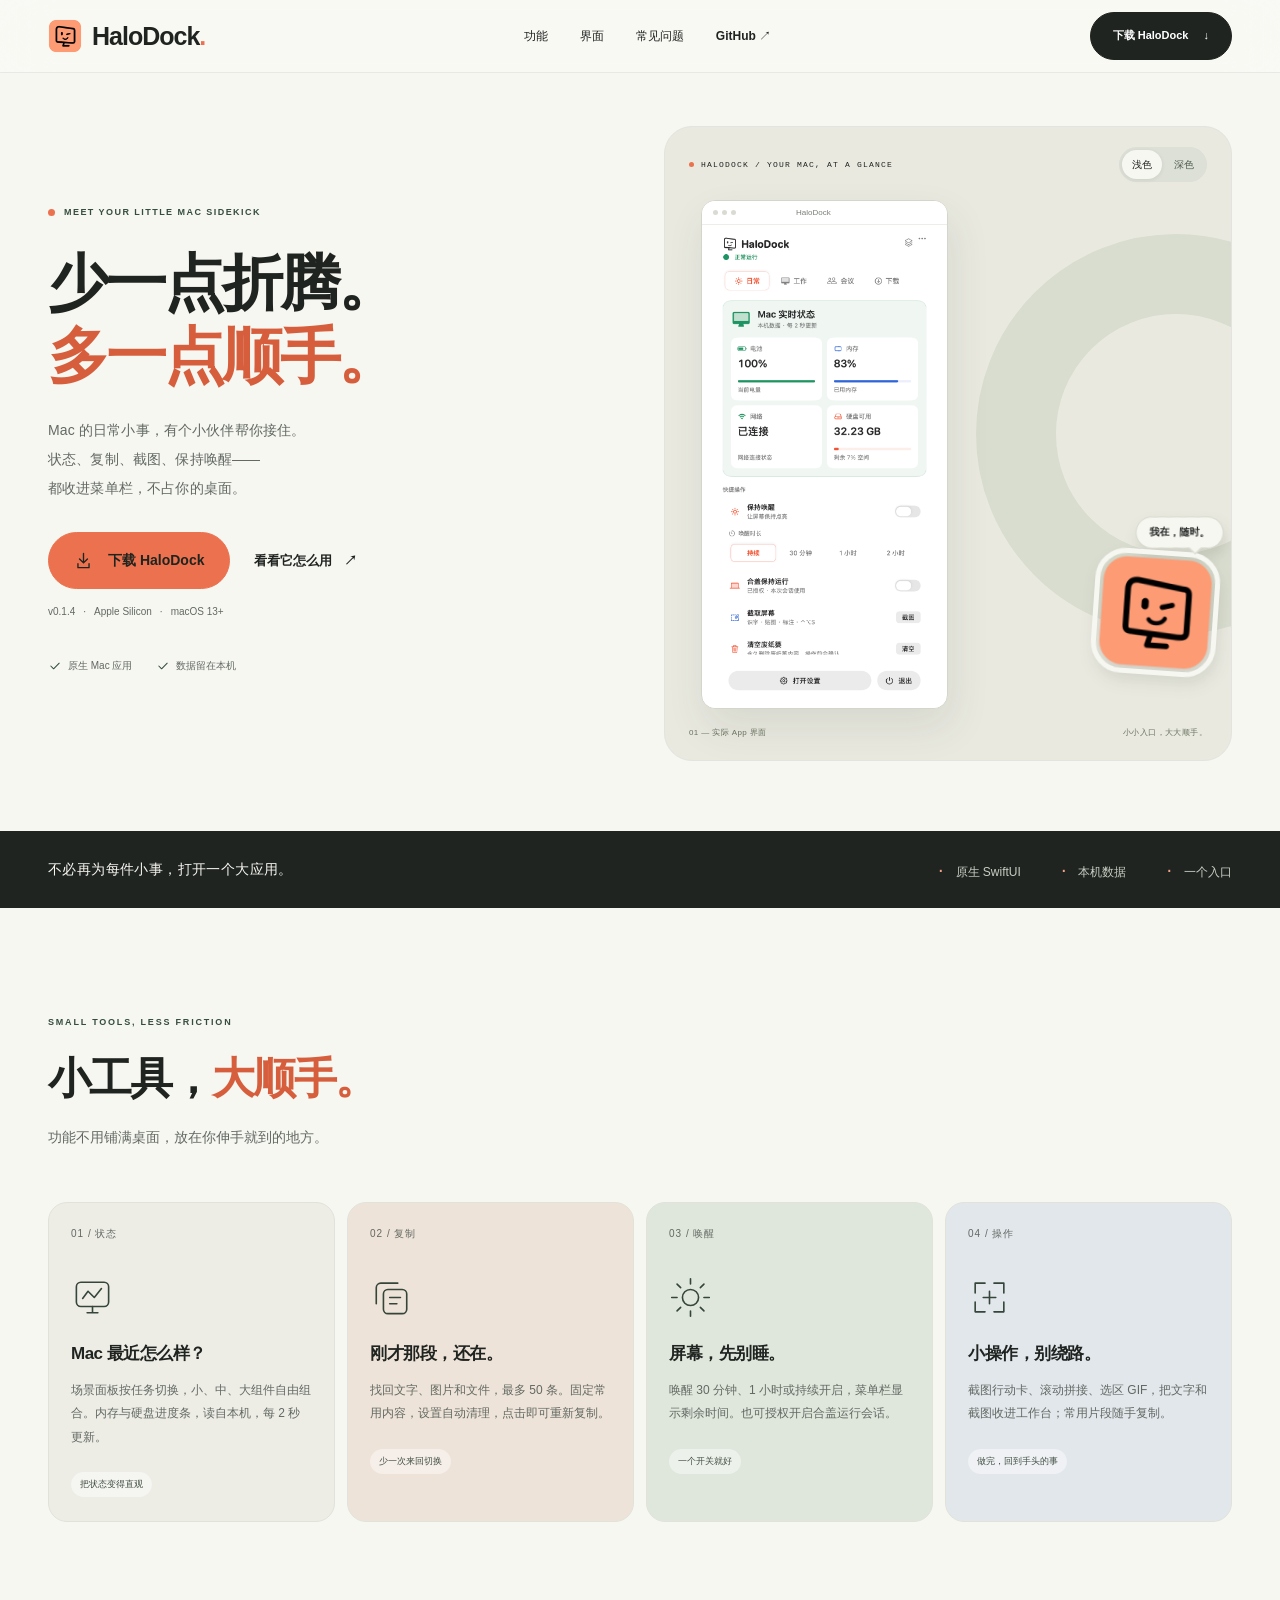
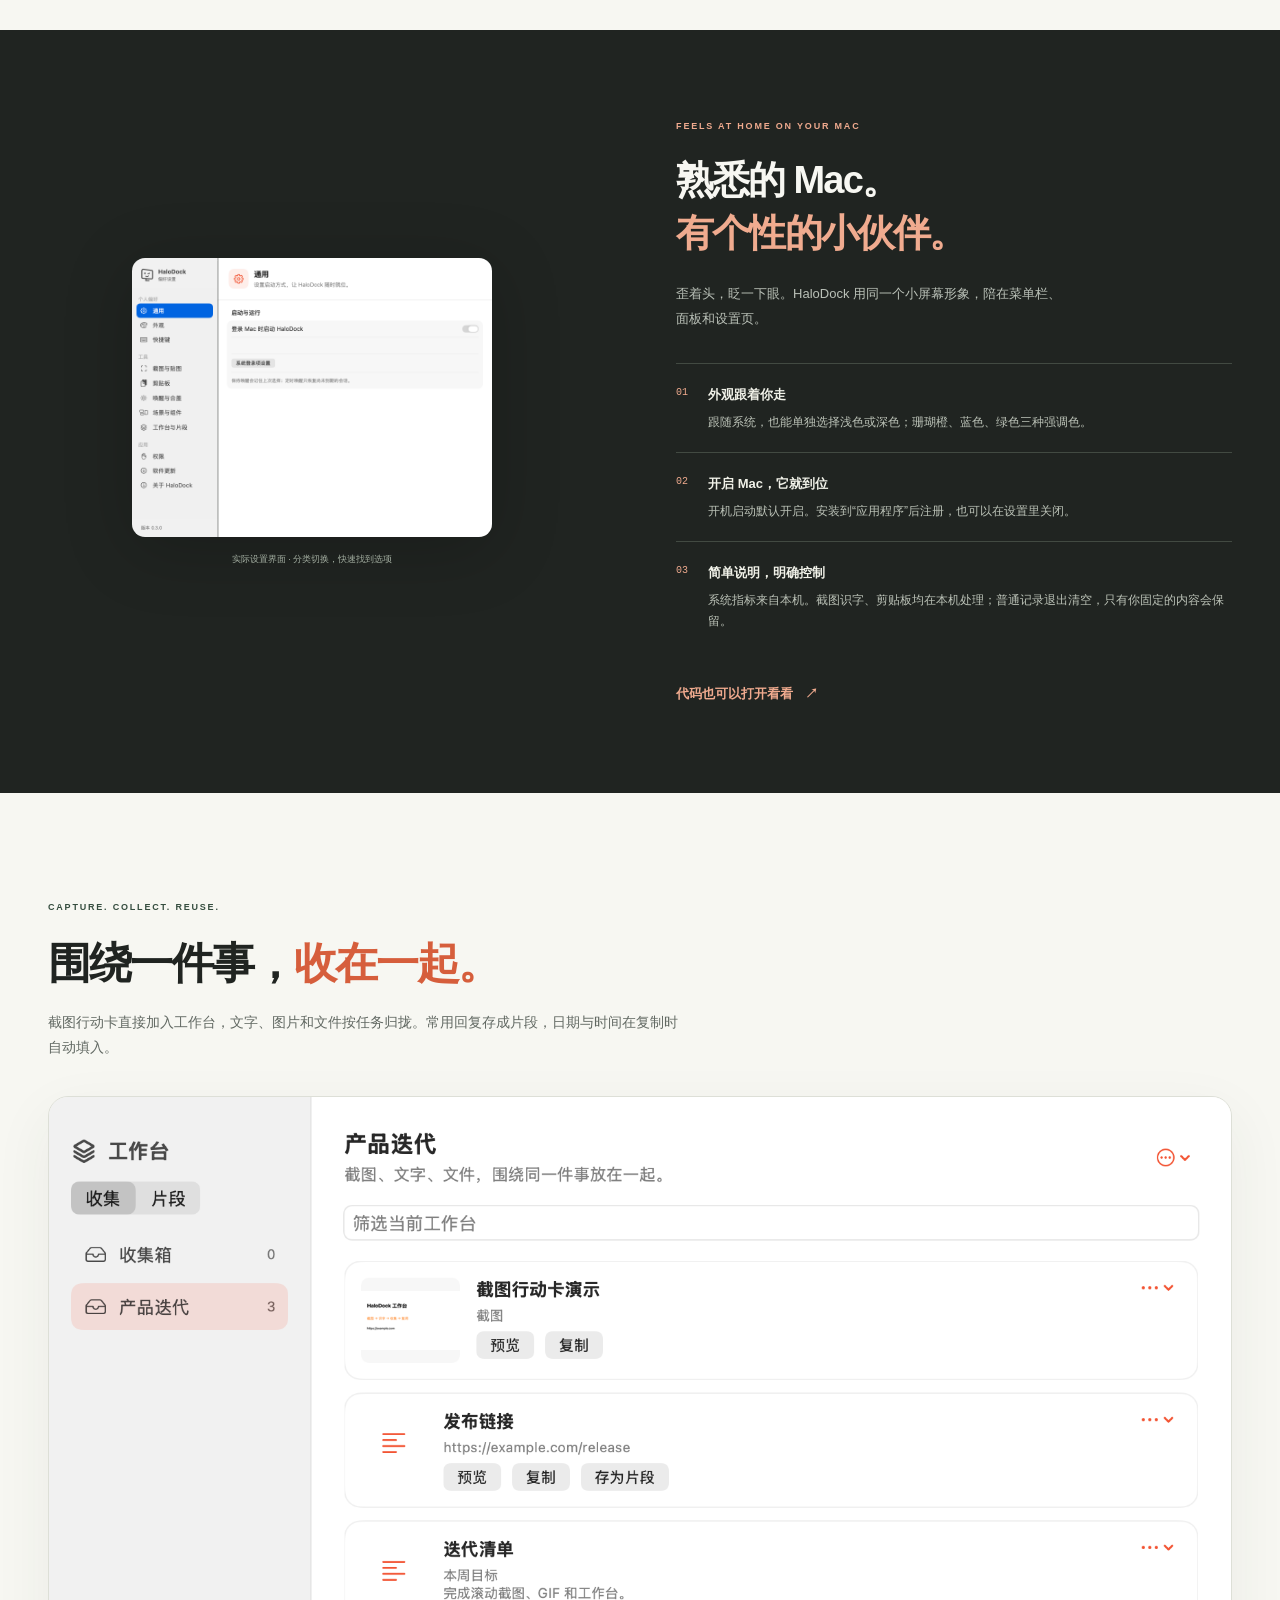
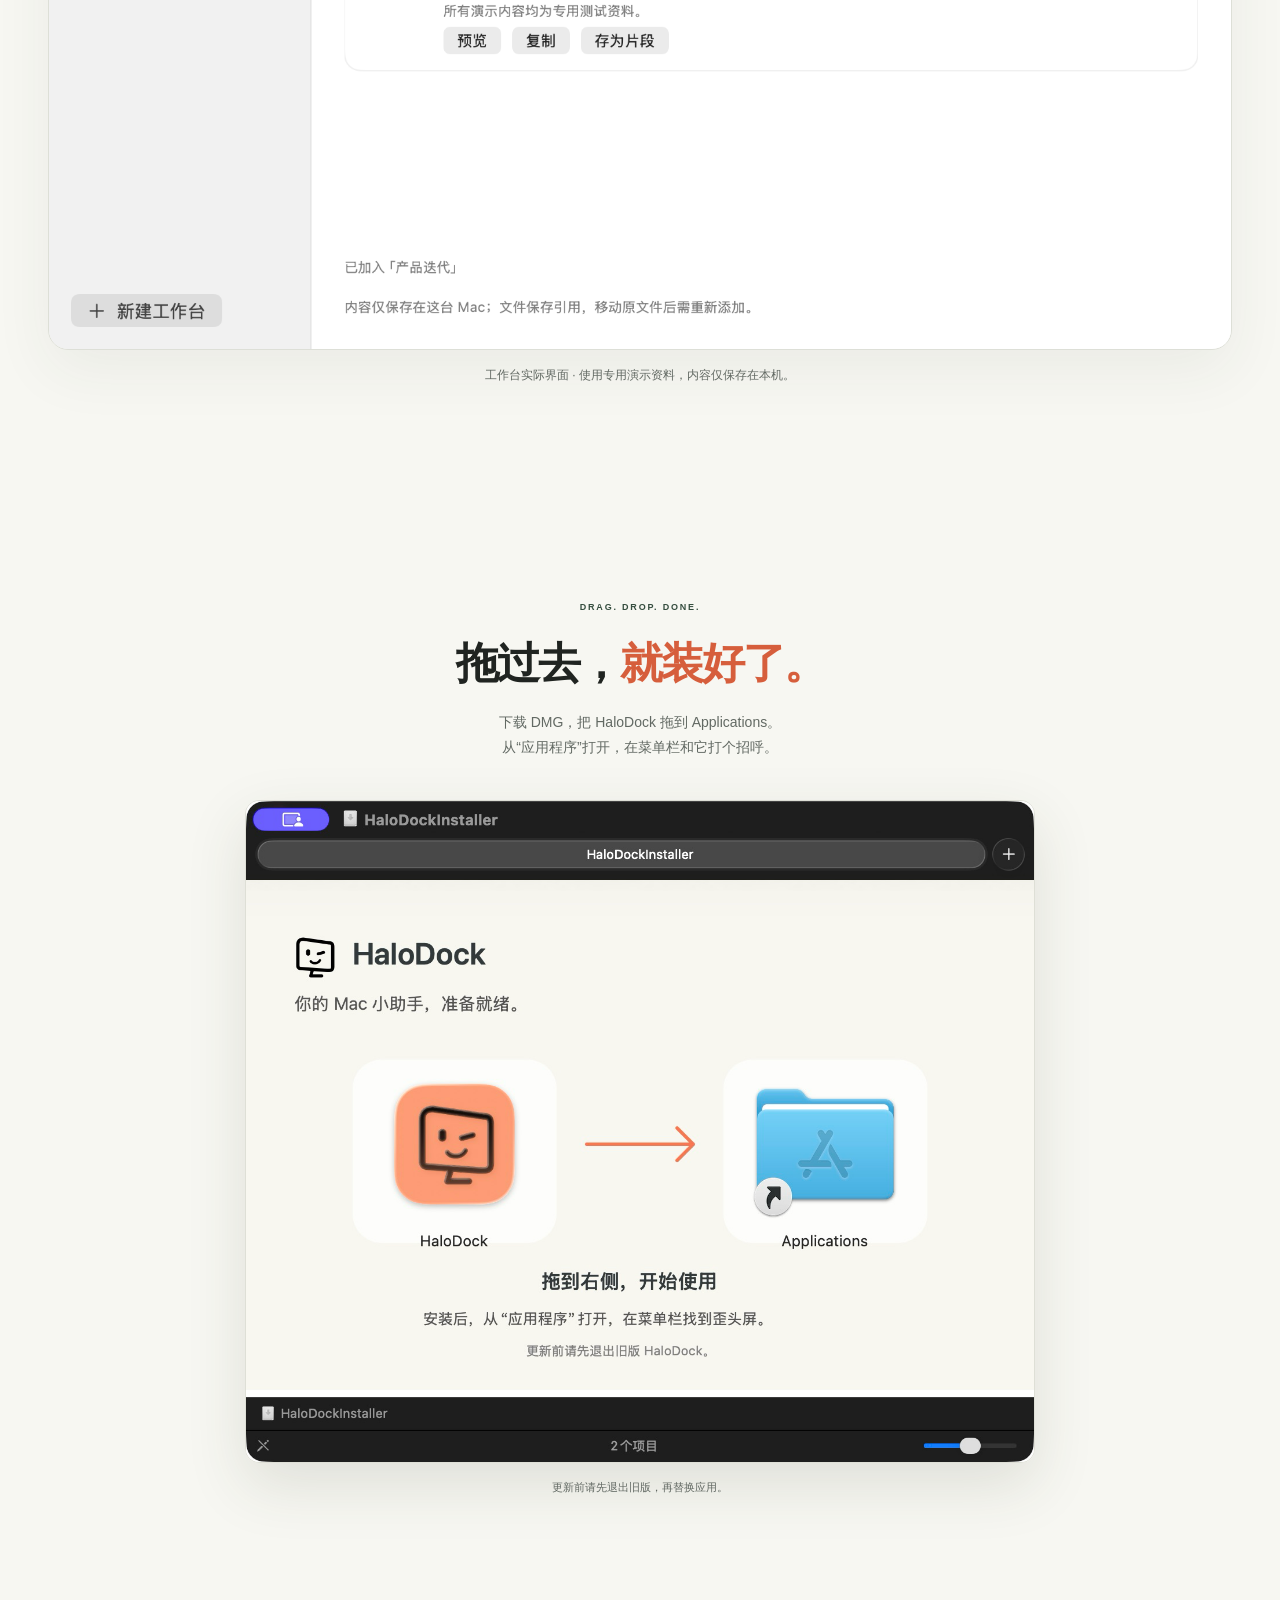
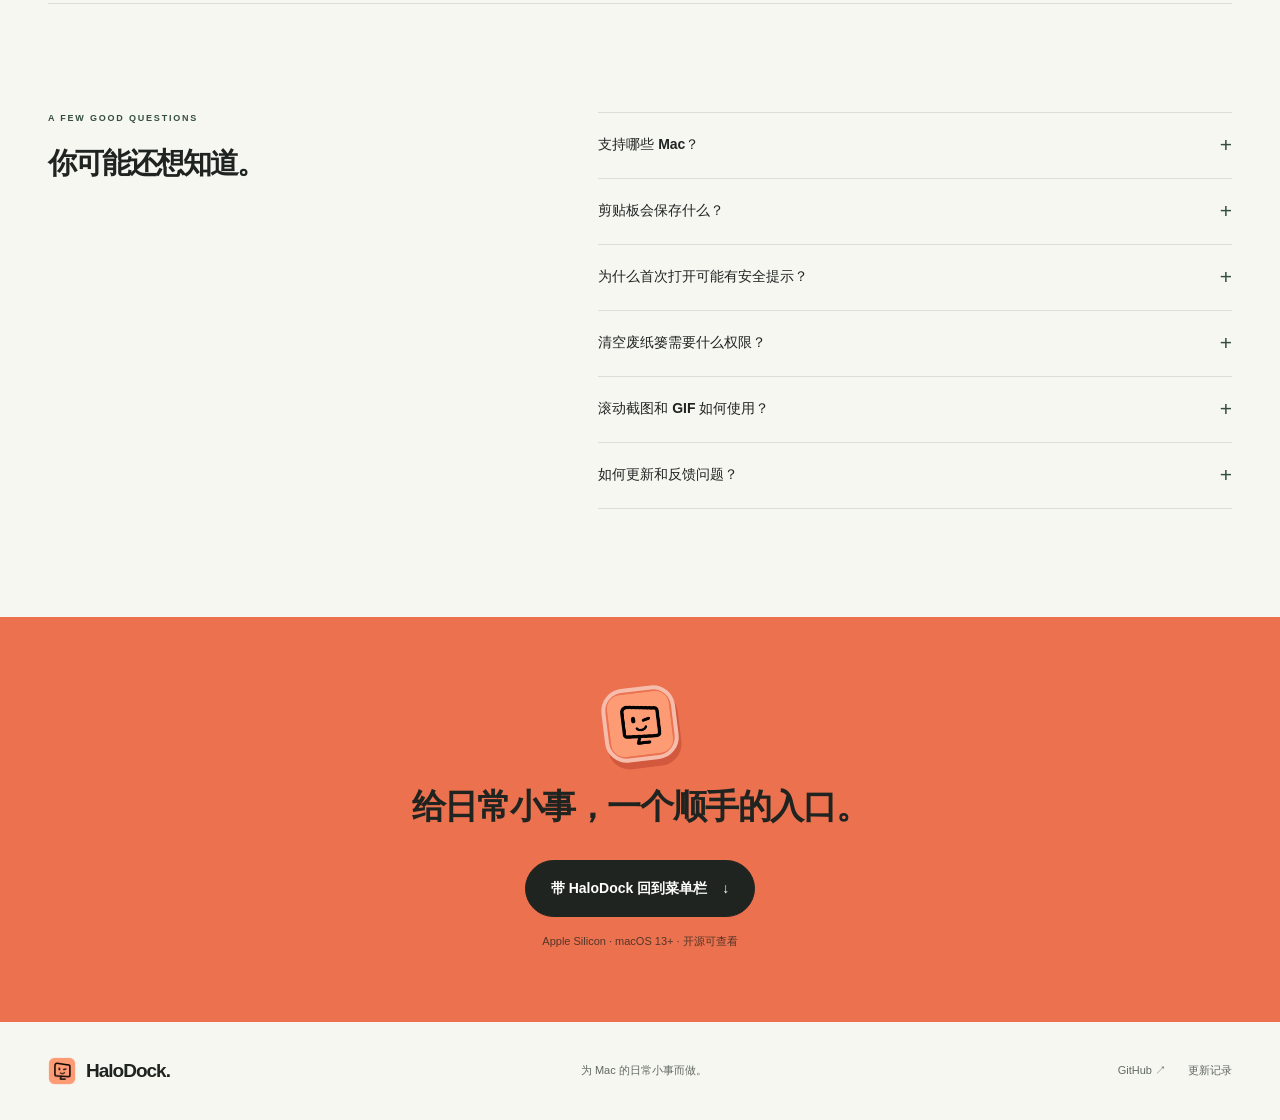
==== website/index.html @ c28119ee "Polish scene selector and align status widget cards" ====
<!doctype html>
<html lang="zh-CN">
<head>
  <meta charset="UTF-8">
  <meta name="viewport" content="width=device-width, initial-scale=1">
  <meta name="description" content="HaloDock，菜单栏里的轻量 Mac 工具箱。实时系统状态、剪贴板历史、保持唤醒和截图，常用小事一键完成。">
  <meta name="halodock-release" content="v0.1.4">
  <meta name="theme-color" content="#faf8f3">
  <meta property="og:title" content="HaloDock — 小事交给它。">
  <meta property="og:description" content="状态、复制、截图、保持唤醒。让 Mac 的日常小事顺手一点。">
  <meta property="og:image" content="https://huangzhuangjia.github.io/halodock/assets/logo.png">
  <link rel="icon" href="./assets/logo.png" type="image/png">
  <link rel="stylesheet" href="./style.css?v=0.3.0">
  <title>HaloDock — 小事交给它。</title>
</head>
<body>
<a class="skip" href="#main">跳转到主要内容</a>
<header class="nav-wrap">
  <nav class="nav shell" aria-label="主导航">
    <a href="#" class="wordmark" aria-label="HaloDock 首页"><img src="./assets/logo.png" width="34" height="34" alt=""><span>HaloDock<span class="wordmark-dot">.</span></span></a>
    <div class="nav-links"><a href="#features">功能</a><a href="#inside">界面</a><a href="#faq">常见问题</a><a class="github-link" href="https://github.com/huangzhuangjia/halodock" target="_blank" rel="noopener">GitHub <span aria-hidden="true">↗</span></a></div>
    <a class="button nav-download download-link" href="https://github.com/huangzhuangjia/halodock/releases/download/v0.1.4/HaloDock-0.1.4-macos-arm64.dmg">下载 HaloDock <span aria-hidden="true">↓</span></a>
  </nav>
</header>
<main id="main">
  <section class="hero-v2 shell">
    <div class="hero-v2-copy">
      <p class="eyebrow"><span class="status-dot"></span> MEET YOUR LITTLE MAC SIDEKICK</p>
      <h1>少一点折腾。<br><span>多一点顺手。</span></h1>
      <p class="hero-v2-description">Mac 的日常小事，有个小伙伴帮你接住。<br>状态、复制、截图、保持唤醒——<br>都收进菜单栏，不占你的桌面。</p>
      <div class="hero-actions"><a class="button primary download-link" href="https://github.com/huangzhuangjia/halodock/releases/download/v0.1.4/HaloDock-0.1.4-macos-arm64.dmg"><svg aria-hidden="true" viewBox="0 0 24 24"><path d="M12 3v12m-5-5 5 5 5-5M5 16v5h14v-5"/></svg>下载 HaloDock</a><a class="text-link" href="#inside">看看它怎么用 <span aria-hidden="true">↗</span></a></div>
      <p class="download-meta"><span id="release-version">v0.1.4</span><span>·</span>Apple Silicon<span>·</span>macOS 13+</p>
      <div class="hero-v2-proof"><span><svg viewBox="0 0 20 20" aria-hidden="true"><path d="m4 10 4 4 8-8"/></svg>原生 Mac 应用</span><span><svg viewBox="0 0 20 20" aria-hidden="true"><path d="m4 10 4 4 8-8"/></svg>数据留在本机</span></div>
    </div>
    <div class="product-stage">
      <div class="stage-heading"><span class="stage-led"></span>HALODOCK / YOUR MAC, AT A GLANCE<div class="stage-theme" role="group" aria-label="预览 App 外观"><button type="button" data-preview-theme="light" aria-pressed="true">浅色</button><button type="button" data-preview-theme="dark" aria-pressed="false">深色</button></div></div>
      <div class="stage-arches" aria-hidden="true"></div>
      <figure class="stage-app">
        <div class="stage-app-bar"><span></span><span></span><span></span><b>HaloDock</b></div>
        <img src="./assets/panel.png" width="780" height="1654" alt="HaloDock 实际界面：系统状态、唤醒倒计时、截图和剪贴板工具">
      </figure>
      <div class="mascot-sticker"><span class="mascot-speech">我在，随时。</span><img src="./assets/logo.png" width="130" height="130" alt="歪头屏，HaloDock 的小伙伴"></div>
      <div class="stage-caption"><span>01 — 实际 App 界面</span><span>小小入口，大大顺手。</span></div>
    </div>
  </section>

  <section class="principle-bar" aria-label="产品特点"><div class="shell"><p>不必再为每件小事，<br class="mobile-only">打开一个大应用。</p><div><span>原生 SwiftUI</span><span>本机数据</span><span>一个入口</span></div></div></section>

  <section class="section shell" id="features">
    <div class="section-head"><p class="eyebrow">SMALL TOOLS, LESS FRICTION</p><h2>小工具，<span class="serif">大顺手。</span></h2><p>功能不用铺满桌面，放在你伸手就到的地方。</p></div>
    <div class="feature-grid">
      <article class="feature"><span class="feature-number">01 / 状态</span><svg viewBox="0 0 48 48" aria-hidden="true"><rect x="6" y="7" width="36" height="27" rx="5"/><path d="M18 41h12m-6-7v7M13 25l6-8 7 7 8-10"/></svg><h3>Mac 最近怎么样？</h3><p>场景面板按任务切换，小、中、大组件自由组合。内存与硬盘进度条，读自本机，每 2 秒更新。</p><span class="feature-tag">把状态变得直观</span></article>
      <article class="feature"><span class="feature-number">02 / 复制</span><svg viewBox="0 0 48 48" aria-hidden="true"><rect x="15" y="15" width="26" height="27" rx="5"/><path d="M31 8H12a5 5 0 0 0-5 5v18m15-7h12m-12 7h8"/></svg><h3>刚才那段，还在。</h3><p>找回文字、图片和文件，最多 50 条。固定常用内容，设置自动清理，点击即可重新复制。</p><span class="feature-tag">少一次来回切换</span></article>
      <article class="feature"><span class="feature-number">03 / 唤醒</span><svg viewBox="0 0 48 48" aria-hidden="true"><circle cx="24" cy="24" r="9"/><path d="M24 3v6m0 30v6M3 24h6m30 0h6M9 9l4 4m22 22 4 4M9 39l4-4m22-22 4-4"/></svg><h3>屏幕，先别睡。</h3><p>唤醒 30 分钟、1 小时或持续开启，菜单栏显示剩余时间。也可授权开启合盖运行会话。</p><span class="feature-tag">一个开关就好</span></article>
      <article class="feature"><span class="feature-number">04 / 操作</span><svg viewBox="0 0 48 48" aria-hidden="true"><path d="M8 19V8h11m10 0h11v11M8 29v11h11m10 0h11V29M17 24h14m-7-7v14"/></svg><h3>小操作，别绕路。</h3><p>截图行动卡、滚动拼接、选区 GIF，把文字和截图收进工作台；常用片段随手复制。</p><span class="feature-tag">做完，回到手头的事</span></article>
    </div>
  </section>

  <section class="inside section" id="inside"><div class="shell inside-grid">
    <div class="settings-scene"><img src="./assets/settings.png" width="1600" height="1240" loading="lazy" alt="HaloDock 设置：左侧分类导航，右侧切换对应内容"><div class="scene-caption">实际设置界面 · 分类切换，快速找到选项</div></div>
    <div class="inside-copy"><p class="eyebrow">FEELS AT HOME ON YOUR MAC</p><h2>熟悉的 Mac。<br><span class="serif">有个性的小伙伴。</span></h2><p>歪着头，眨一下眼。HaloDock 用同一个小屏幕形象，陪在菜单栏、面板和设置页。</p><div class="detail-list"><div><span>01</span><p><strong>外观跟着你走</strong>跟随系统，也能单独选择浅色或深色；珊瑚橙、蓝色、绿色三种强调色。</p></div><div><span>02</span><p><strong>开启 Mac，它就到位</strong>开机启动默认开启。安装到“应用程序”后注册，也可以在设置里关闭。</p></div><div><span>03</span><p><strong>简单说明，明确控制</strong>系统指标来自本机。截图识字、剪贴板均在本机处理；普通记录退出清空，只有你固定的内容会保留。</p></div></div><a class="text-link" href="https://github.com/huangzhuangjia/halodock" target="_blank" rel="noopener">代码也可以打开看看 <span aria-hidden="true">↗</span></a></div>
  </div></section>

  <section class="section shell" id="workbench">
    <div class="section-head"><p class="eyebrow">CAPTURE. COLLECT. REUSE.</p><h2>围绕一件事，<span class="serif">收在一起。</span></h2><p>截图行动卡直接加入工作台，文字、图片和文件按任务归拢。常用回复存成片段，日期与时间在复制时自动填入。</p></div>
    <figure class="workbench-showcase"><img src="./assets/workbench.png" width="1720" height="1240" loading="lazy" alt="HaloDock 工作台，演示内容包含任务清单、链接和截图"><figcaption>工作台实际界面 · 使用专用演示资料，内容仅保存在本机。</figcaption></figure>
  </section>
  <section class="section shell install" id="install"><div class="section-head"><p class="eyebrow">DRAG. DROP. DONE.</p><h2>拖过去，<span class="serif">就装好了。</span></h2><p>下载 DMG，把 HaloDock 拖到 Applications。<br>从“应用程序”打开，在菜单栏和它打个招呼。</p></div><figure class="installer-frame"><img src="./assets/installer.png" width="1360" height="1140" loading="lazy" alt="HaloDock 暖白 DMG 安装页，拖动应用到 Applications 文件夹"><figcaption>更新前请先退出旧版，再替换应用。</figcaption></figure></section>

  <section class="section shell faq" id="faq"><div class="section-head"><p class="eyebrow">A FEW GOOD QUESTIONS</p><h2>你可能还想知道。</h2></div><div class="faq-list">
    <details><summary>支持哪些 Mac？<span aria-hidden="true">+</span></summary><p>当前发布的安装包适用于 Apple Silicon（M 系列芯片）Mac，需要 macOS 13 或更新版本。Intel 安装包暂未提供。</p></details>
    <details><summary>剪贴板会保存什么？<span aria-hidden="true">+</span></summary><p>只记录 App 运行期间新复制的文字、图片和文件，最多 50 条，不上传服务器。主动加入工作台的内容和保存的文本片段会独立保存在本机，跨重启保留，可手动删除。普通记录保存在内存，默认 1 小时自动清理，退出后清空；可在设置调整。主动固定的最多 10 条（总计 16 MB）保存在本机，取消固定或删除时移除。支持单张 8 MB 以内的图片和 100 KB 以内的文本；带保密、临时、自动生成标记的内容会跳过，未带标记的敏感文本仍可能被记录。</p></details>
    <details><summary>为什么首次打开可能有安全提示？<span aria-hidden="true">+</span></summary><p>当前版本为 ad-hoc 签名，尚未经过 Apple Developer ID 签名与公证。如果系统阻止打开，请查看“系统设置 → 隐私与安全性”的对应提示。源码和每版 SHA-256 校验文件均在 GitHub 提供。</p></details>
    <details><summary>清空废纸篓需要什么权限？<span aria-hidden="true">+</span></summary><p>需要允许 HaloDock 通过“自动化”控制 Finder。首次确认清空时系统会请求授权；若已拒绝，App 提供“前往设置”入口。清空属于永久删除，操作前会再次确认。</p></details>
    <details><summary>滚动截图和 GIF 如何使用？<span aria-hidden="true">+</span></summary><p>选区后在底部工具栏点击对应操作。滚动截图需手动滚动、添加下一屏，自动匹配重叠，最多 20 屏；动态内容可能无法匹配。GIF 有 3 秒倒计时，最长 15 秒，不录制声音。完成后可保存或加入工作台。</p></details>
    <details><summary>如何更新和反馈问题？<span aria-hidden="true">+</span></summary><p>从 GitHub Releases 下载新版 DMG，退出旧版后替换安装。App 内“设置 → 软件更新”提供更新入口（v0.1.4 起）；v0.1.6 起支持 App 内显示进度并自动替换，完成后短暂重启。旧版首次升级到 v0.1.6 仍需手动安装。遇到问题请前往 <a href="https://github.com/huangzhuangjia/halodock/issues" target="_blank" rel="noopener">GitHub Issues</a>，附上 macOS、App 版本和复现步骤，截图前隐藏私人内容。</p></details>
  </div></section>

  <section class="download-section"><div class="shell download-inner"><img src="./assets/logo.png" width="88" height="88" loading="lazy" alt="歪头屏小伙伴"><h2>给日常小事，<br class="mobile-only">一个顺手的入口。</h2><a class="button primary download-link" href="https://github.com/huangzhuangjia/halodock/releases/download/v0.1.4/HaloDock-0.1.4-macos-arm64.dmg">带 HaloDock 回到菜单栏 <span aria-hidden="true">↓</span></a><p>Apple Silicon · macOS 13+ · 开源可查看</p></div></section>
</main>
<footer class="footer shell"><a class="wordmark" href="#"><img src="./assets/logo.png" width="28" height="28" alt=""><span>HaloDock.</span></a><p>为 Mac 的日常小事而做。</p><div><a href="https://github.com/huangzhuangjia/halodock" target="_blank" rel="noopener">GitHub ↗</a><a href="https://github.com/huangzhuangjia/halodock/releases/latest">更新记录</a></div></footer>
<script src="./app.js?v=0.1.4-2" defer></script>
</body>
</html>
---- website/style.css ----
:root{--paper:#faf8f3;--ink:#242a28;--muted:#68716b;--line:#dedfd6;--orange:#ed6b4b;--peach:#f5c7aa;--sage:#e8ece2;--green:#57715f;--radius:22px;color-scheme:light}*{box-sizing:border-box}html{scroll-behavior:smooth;scroll-padding-top:95px}body{margin:0;background:var(--paper);color:var(--ink);font-family:-apple-system,BlinkMacSystemFont,"PingFang SC","Microsoft YaHei",sans-serif;-webkit-font-smoothing:antialiased}a{color:inherit;text-decoration:none}button,a,summary{-webkit-tap-highlight-color:transparent}a:focus-visible,button:focus-visible,summary:focus-visible{outline:3px solid var(--green);outline-offset:5px}img{max-width:100%;height:auto;display:block}p,h1,h2,h3,figure{margin:0}p{line-height:1.8}.shell{width:min(1192px,calc(100% - 96px));margin-inline:auto}.skip{position:fixed;top:-90px;left:20px;padding:12px;background:var(--ink);color:white;z-index:100}.skip:focus{top:10px}.nav-wrap{background:rgba(250,248,243,.94);border-bottom:1px solid rgba(222,223,214,.65);position:sticky;top:0;z-index:10;backdrop-filter:blur(14px)}.nav{height:87px;display:flex;align-items:center;justify-content:space-between;gap:24px}.wordmark{display:flex;gap:10px;align-items:center;font-size:24px;font-weight:750;letter-spacing:-.7px}.wordmark img{border-radius:9px}.wordmark-dot{color:var(--orange)}.nav-links{display:flex;gap:30px;align-items:center;font-size:13px;font-weight:550}.nav-links a:hover,.text-link:hover,.footer a:hover{color:var(--orange)}.button{display:inline-flex;align-items:center;justify-content:center;gap:15px;min-height:44px;padding:12px 22px;border:1px solid var(--ink);border-radius:9px;font-size:14px;font-weight:650;line-height:1.4;transition:transform .18s,background .18s,box-shadow .18s}.button:hover{transform:translateY(-2px);box-shadow:0 4px 0 rgba(36,42,40,.13)}.nav-download{font-size:12px;padding:10px 16px}.primary{background:var(--ink);color:#fff;border-color:var(--ink);min-height:56px;padding:17px 25px}.primary:hover{background:#3b4640}.primary svg{width:19px;height:19px;fill:none;stroke:currentColor;stroke-width:1.7;stroke-linecap:round;stroke-linejoin:round}.hero{min-height:850px;display:grid;grid-template-columns:1.05fr 1fr;gap:60px;align-items:center;padding-top:48px;padding-bottom:64px}.hero-copy{padding-top:10px;position:relative;z-index:1}.eyebrow{font-size:11px;letter-spacing:1.8px;font-weight:650;line-height:1.5;color:var(--green);display:flex;align-items:center;gap:9px}.status-dot{width:7px;height:7px;display:inline-block;background:var(--orange);border-radius:50%}h1{font-size:clamp(43px,4.5vw,65px);font-weight:720;letter-spacing:-2.9px;line-height:1.23;margin:27px 0}.serif{font-family:"Songti SC","STSong","Noto Serif SC",serif;font-weight:600}h1 .serif{color:var(--green);font-size:.94em;letter-spacing:-2px}.hero-description{font-size:16px;color:var(--muted);line-height:2.05;letter-spacing:.2px}.hero-actions{display:flex;align-items:center;gap:26px;margin-top:32px}.text-link{font-size:13px;font-weight:600;display:inline-flex;gap:12px;align-items:center}.download-meta{font-size:11px;display:flex;flex-wrap:wrap;gap:9px;color:var(--muted);margin-top:16px}.hero-note{display:flex;align-items:center;gap:13px;margin-top:51px}.hero-note>span{font-size:30px;width:44px;height:44px;border:1px solid var(--line);border-radius:12px;text-align:center;color:var(--green);line-height:42px}.hero-note p{font-size:11px;color:var(--muted);line-height:1.8}.hero-note strong{font-weight:550;color:var(--ink)}.hero-product{position:relative;padding:35px 0 35px;min-width:0}.hero-oval{position:absolute;inset:55px -25px 90px -35px;background:var(--peach);border-radius:47% 47% 44% 50%;transform:rotate(-10deg);opacity:.7}.app-window{position:relative;width:min(330px,90%);margin:auto;background:white;border:1px solid #dedfd6;border-radius:18px;box-shadow:0 28px 64px #55331c1a,0 4px 8px #55331c0a;overflow:hidden;transform:rotate(2deg)}.panel-image{width:100%;height:auto}.mock-menubar{height:25px;display:flex;align-items:center;gap:10px;padding:0 12px;background:#eeeee9;border-bottom:1px solid #dfdfd7;font-size:7px;color:var(--ink)}.mock-menubar img{width:15px;height:15px}.menubar-space{flex:1}.annotation{position:absolute;z-index:2;font-size:11px;line-height:1.7;color:var(--green)}.annotation-top{top:-3px;right:8px;display:flex;align-items:center;gap:8px;transform:rotate(3deg)}.annotation svg{width:58px;height:38px;fill:none;stroke:var(--green);stroke-width:1.3;stroke-linecap:round;stroke-linejoin:round}.annotation-bottom{bottom:5px;left:8px;display:flex;align-items:center;gap:13px;transform:rotate(-4deg)}.mini-star{font-size:38px;color:var(--orange)}.principle-bar{border-block:1px solid var(--line);padding:27px 0}.principle-bar>.shell{display:flex;justify-content:space-between;align-items:center;gap:25px}.principle-bar p{font-size:15px;font-weight:550}.principle-bar .shell>div{display:flex;gap:40px;font-size:12px;color:var(--muted)}.principle-bar .shell>div span:before{content:"·";color:var(--orange);margin-right:12px;font-size:20px}.section{padding-top:108px;padding-bottom:108px}.section-head{max-width:640px}.section-head h2{font-size:42px;line-height:1.4;letter-spacing:-1.6px;margin:18px 0 17px;font-weight:650}.section-head>p:last-child{color:var(--muted);font-size:14px}.feature-grid{display:grid;grid-template-columns:repeat(4,1fr);margin-top:52px;gap:28px}.feature{border-top:1px solid var(--line);padding-top:18px}.feature-number{font-size:10px;color:var(--muted);letter-spacing:1px;display:block}.feature>svg{display:block;width:39px;height:39px;fill:none;stroke:var(--green);stroke-width:1.8;stroke-linecap:round;stroke-linejoin:round;margin:32px 0 23px}.feature h3{font-size:18px;margin-bottom:14px;letter-spacing:-.3px}.feature p{font-size:13px;color:var(--muted);line-height:1.9}.feature-tag{display:inline-block;margin-top:23px;color:var(--green);font-size:10px;padding:6px 9px;border-radius:5px;background:var(--sage)}.inside{background:var(--sage)}.inside-grid{display:grid;grid-template-columns:.95fr 1fr;align-items:center;gap:100px}.settings-scene{max-width:410px;margin-inline:auto;position:relative}.settings-scene>img{border-radius:18px;box-shadow:0 16px 50px #34463712;border:1px solid #d7ddd2}.scene-caption{font-size:9px;text-align:center;color:var(--muted);margin-top:16px}.inside h2{font-size:37px;letter-spacing:-1.3px;line-height:1.5;margin:20px 0 22px}.inside-copy>p:not(.eyebrow){font-size:14px;color:var(--muted);line-height:1.9;max-width:390px}.detail-list{margin:32px 0}.detail-list>div{display:flex;align-items:flex-start;gap:20px;padding:19px 0;border-top:1px solid #ccd5c7}.detail-list>div>span{font-size:10px;font-family:monospace;color:var(--green);padding-top:4px}.detail-list p{font-size:12px;color:var(--muted);line-height:1.8}.detail-list strong{display:block;color:var(--ink);font-size:14px;font-weight:600;margin-bottom:5px}.install .section-head{margin:auto;text-align:center}.install .eyebrow{justify-content:center}.installer-frame{width:min(850px,100%);margin:40px auto 0}.installer-frame>img{width:100%;border-radius:14px;box-shadow:0 18px 55px #242a2814;border:1px solid #dedfd6}.installer-frame figcaption{font-size:11px;color:var(--muted);text-align:center;margin-top:17px}.faq{display:grid;grid-template-columns:.75fr 1fr;gap:75px;border-top:1px solid var(--line)}.faq .section-head h2{font-size:30px}.faq-list details{border-top:1px solid var(--line);padding:20px 0}.faq-list details:last-child{border-bottom:1px solid var(--line)}summary{list-style:none;display:flex;justify-content:space-between;align-items:center;font-size:14px;font-weight:550;cursor:pointer;min-height:25px;gap:15px}summary::-webkit-details-marker{display:none}summary>span{font-size:21px;font-weight:400;color:var(--green)}details[open] summary>span{transform:rotate(45deg)}details p{color:var(--muted);font-size:13px;line-height:1.9;padding-top:15px}details a{text-decoration:underline;text-underline-offset:3px}.download-section{background:#f1d5c1;padding:68px 0 62px}.download-inner{display:flex;flex-direction:column;align-items:center;text-align:center}.download-inner img{width:74px;height:74px;margin-bottom:20px;transform:rotate(-7deg)}.download-inner h2{font-size:32px;letter-spacing:-1px;margin-bottom:28px;line-height:1.5}.download-inner p{font-size:11px;color:#655b50;margin-top:15px}.footer{padding-block:34px;display:flex;align-items:center;justify-content:space-between;gap:20px}.footer .wordmark{font-size:19px}.footer p,.footer>div{font-size:11px;color:var(--muted)}.footer>div{display:flex;gap:22px}.mobile-only{display:none}
@media(min-width:1600px){.hero{min-height:900px}.app-window{width:350px}}@media(max-width:1050px){.shell{width:calc(100% - 64px)}.hero{gap:32px;min-height:760px}.hero-oval{inset:55px -10px 90px -20px}h1{font-size:48px}.hero-description{font-size:14px}.hero-actions{gap:20px}.primary{padding:16px 19px;font-size:13px}.annotation-top{right:-2px;font-size:10px}.inside-grid{gap:50px}.inside h2{font-size:32px}.feature-grid{gap:20px}.feature h3{font-size:16px}.faq{gap:35px}}@media(max-width:760px){.shell{width:calc(100% - 40px)}.nav{height:72px;gap:12px}.nav .wordmark{font-size:21px}.nav-links{gap:18px}.nav-links a:not(.github-link){display:none}.nav-download{font-size:11px;padding:8px 12px;min-height:38px}.hero{grid-template-columns:1fr;padding-top:46px;padding-bottom:48px;gap:35px;min-height:0}.hero-copy{padding:0}.hero h1{font-size:clamp(40px,9vw,61px);letter-spacing:-2px;line-height:1.3;margin:21px 0}.hero-description{font-size:14px;line-height:1.95}.hero-actions{margin-top:25px}.hero-note{margin-top:27px}.hero-product{width:min(430px,100%);margin:auto;padding-top:27px;padding-bottom:45px}.hero-oval{inset:70px 0 85px}.app-window{width:285px}.annotation-top{right:0;top:0}.annotation-bottom{bottom:0;left:8px}.principle-bar{padding:23px 0}.principle-bar>.shell{align-items:flex-start;flex-direction:column;gap:15px}.principle-bar p{font-size:15px}.principle-bar .shell>div{gap:24px;font-size:11px}.section{padding-top:66px;padding-bottom:66px}.section-head h2{font-size:33px;margin-top:17px}.section-head>p:last-child{font-size:13px}.feature-grid{grid-template-columns:repeat(2,1fr);column-gap:26px;row-gap:36px;margin-top:34px}.feature-number{font-size:9px}.feature>svg{margin-top:24px;margin-bottom:19px;width:33px;height:33px}.feature h3{font-size:16px}.feature p{font-size:12px}.feature-tag{font-size:9px;margin-top:18px}.inside-grid{grid-template-columns:1fr;gap:35px}.inside-copy{grid-row:1}.inside h2{font-size:31px}.settings-scene{max-width:350px;width:90%}.detail-list{margin:25px 0}.faq{grid-template-columns:1fr;gap:16px}.faq .section-head h2{font-size:29px}.faq-list details{padding:18px 0}.installer-frame{margin-top:28px}.installer-frame>img{border-radius:10px}.download-section{padding:50px 0}.download-inner h2{font-size:27px}.footer{flex-wrap:wrap;row-gap:18px;padding-block:27px}.footer p{display:none}.mobile-only{display:block}.desktop-break{display:none}}@media(prefers-reduced-motion:reduce){html{scroll-behavior:auto}*,*:before,*:after{transition:none!important;animation:none!important}.app-window,.hero-oval,.annotation{transform:none}}
/* V2: a bolder, mascot-led product identity. */
:root{--paper:#f7f7f2;--ink:#202421;--muted:#626963;--orange:#ec714e;--green:#354d3f;--line:#dddfd7}
.serif{font-family:inherit;font-weight:650}.nav-wrap{border:0;background:rgba(247,247,242,.95)}.nav{height:90px;border-bottom:1px solid var(--line)}.wordmark{font-size:25px;letter-spacing:-1px}.nav-links{font-size:12px;gap:32px}.button{border-radius:100px;min-height:48px;padding:12px 22px}.nav-download{background:var(--ink);color:#fff;font-size:11px}.primary{background:var(--orange);color:#1e241f;border-color:var(--orange);min-height:57px;font-size:14px;padding-inline:25px;box-shadow:none}.primary:hover{background:#f1805f;box-shadow:0 5px 0 #d2d5cb}.hero-v2{display:grid;grid-template-columns:1fr 1fr;align-items:center;gap:48px;padding-block:54px 70px}.hero-v2-copy{padding-bottom:8px}.hero-v2 .eyebrow{font-size:9px;letter-spacing:1.45px;font-weight:700}.hero-v2 h1{font-size:clamp(43px,4.8vw,70px);font-weight:800;letter-spacing:-3px;line-height:1.18;margin:28px 0 24px;white-space:nowrap}.hero-v2 h1>span{color:var(--orange)}.hero-v2-description{color:var(--muted);font-size:14px;line-height:2.05;letter-spacing:.15px}.hero-v2 .hero-actions{margin-top:30px;gap:24px}.hero-v2 .download-meta{margin-top:14px;font-size:10px;gap:8px}.hero-v2-proof{display:flex;gap:24px;margin-top:38px;font-size:10px;color:var(--muted)}.hero-v2-proof>span{display:flex;gap:6px;align-items:center}.hero-v2-proof svg{width:14px;height:14px;fill:none;stroke:var(--green);stroke-width:1.5;stroke-linecap:round;stroke-linejoin:round}.product-stage{height:607px;background:#e9e9e0;position:relative;border-radius:25px;overflow:hidden;isolation:isolate;min-width:0;border:1px solid #dedfd6}.stage-heading{position:relative;z-index:2;padding:23px 23px 0;font-size:8px;letter-spacing:1.2px;font-family:ui-monospace,monospace;display:flex;align-items:center;gap:7px}.stage-led{width:5px;height:5px;background:var(--orange);border-radius:50%}.stage-corner{margin-left:auto;font-size:20px;line-height:10px}.stage-arches{position:absolute;right:-145px;top:107px;width:400px;height:400px;border:80px solid #d9ddcf;border-radius:50%;z-index:-1}.stage-app{position:absolute;left:42px;top:64px;width:285px;border:1px solid #d5d6cb;border-radius:14px;background:white;box-shadow:4px 18px 40px #343a2d19;overflow:hidden}.stage-app>img{width:100%}.stage-app-bar{height:24px;background:#fff;border-bottom:1px solid #eeeee8;display:flex;gap:4px;align-items:center;padding-inline:11px}.stage-app-bar>span{width:5px;height:5px;background:#d9dbd3;border-radius:50%}.stage-app-bar>b{font-size:8px;margin-left:56px;font-weight:500;color:#7b8076}.mascot-sticker{position:absolute;right:13px;bottom:85px;width:125px;transform:rotate(10deg);filter:drop-shadow(3px 8px 7px #2f382222)}.mascot-sticker img{width:125px;height:125px;border:5px solid var(--paper);border-radius:31px}.mascot-speech{position:absolute;right:0;top:-35px;font-size:10px;font-weight:650;background:var(--paper);padding:8px 13px;border:1px solid #d8dacd;border-radius:50px;transform:rotate(-10deg);white-space:nowrap}.mascot-speech:after{content:"";position:absolute;bottom:-5px;right:23px;width:8px;height:8px;background:var(--paper);border-right:1px solid #d8dacd;border-bottom:1px solid #d8dacd;transform:rotate(45deg)}.stage-caption{position:absolute;bottom:20px;left:23px;right:23px;display:flex;justify-content:space-between;font-size:8px;letter-spacing:.4px;color:#697261}.principle-bar{background:var(--ink);color:var(--paper);border:0;padding-block:26px}.principle-bar .shell>div{color:#c9cec3}.principle-bar p{font-size:14px;letter-spacing:.4px}.principle-bar .shell>div span:before{color:#f4a286}.section-head h2{font-size:43px;letter-spacing:-2px}.section-head .serif{color:var(--orange)}.section-head .eyebrow{font-size:9px}.feature-grid{gap:12px}.feature{background:#edede6;border:1px solid #e1e3da;border-radius:19px;padding:24px 22px}.feature:nth-child(2){background:#eee3d8}.feature:nth-child(3){background:#dfe7dc}.feature:nth-child(4){background:#e2e7eb}.feature>svg{margin-top:35px;width:43px;height:43px;stroke:#35453a}.feature h3{font-size:17px;letter-spacing:-.5px}.feature p{font-size:12px;line-height:1.95}.feature-tag{background:#ffffff6b;color:#414f43;border-radius:100px;font-size:9px}.inside{background:var(--ink);color:var(--paper);padding-block:90px}.inside .eyebrow{color:#efaa8e;font-size:9px}.inside h2{font-size:38px;letter-spacing:-1.8px;line-height:1.4}.inside h2 .serif{color:#f0ab8f}.inside-copy>p:not(.eyebrow){color:#bac1b8;font-size:13px}.detail-list>div{border-color:#424a42}.detail-list p{color:#bbc2b7}.detail-list strong{color:#f1f2e9;font-size:13px}.detail-list>div>span{color:#efaa8e}.inside .text-link{color:#efaa8e}.settings-scene{max-width:360px}.settings-scene>img{border:0;border-radius:13px;box-shadow:0 12px 70px #0003}.scene-caption{color:#a3ada0}.install .section-head h2{font-size:43px}.installer-frame{max-width:790px}.installer-frame>img{box-shadow:0 22px 60px #373e2920}.faq .section-head h2{font-size:29px}.download-section{background:var(--orange);padding:70px 0}.download-inner img{border:4px solid #fff8;border-radius:22px;box-shadow:2px 7px 0 #d2593d}.download-inner h2{font-size:34px;font-weight:750;letter-spacing:-1.4px}.download-inner .primary{background:var(--ink);color:#fff;border-color:var(--ink)}.download-inner .primary:hover{background:#35453a;box-shadow:0 5px 0 #be553c}.download-inner p{color:#543629}.footer{padding-block:35px}.footer .wordmark img{border-radius:7px}
@media(max-width:1050px){.hero-v2{gap:30px}.hero-v2 h1{font-size:52px}.hero-v2-description{font-size:13px}.product-stage{height:590px}.stage-app{left:25px;width:270px}.mascot-sticker{width:110px;right:8px;bottom:70px}.mascot-sticker img{width:110px;height:110px}.hero-v2 .hero-actions{gap:18px}.hero-v2 .primary{font-size:12px;padding-inline:20px}.hero-v2 .text-link{font-size:11px}.feature{padding:20px 16px}.feature h3{font-size:15px}.inside h2{font-size:32px}}
@media(max-width:760px){.nav{height:72px}.nav .wordmark{font-size:21px}.nav-links{gap:16px}.nav-download{min-height:38px;padding:9px 13px;font-size:10px}.hero-v2{display:flex;flex-direction:column;align-items:stretch;padding-block:38px 42px;gap:32px}.hero-v2 h1{font-size:clamp(42px,10vw,64px);letter-spacing:-2px;margin:24px 0 20px;line-height:1.2}.hero-v2 .eyebrow{font-size:8px;letter-spacing:1.15px}.hero-v2-description{font-size:13px;line-height:1.95}.hero-v2 .hero-actions{margin-top:25px;gap:20px}.hero-v2 .primary{font-size:13px;padding-inline:23px}.hero-v2-proof{margin-top:25px;gap:22px}.hero-v2 .download-meta{font-size:9px;gap:7px}.product-stage{height:560px;max-width:450px;width:100%;margin-inline:auto;border-radius:20px}.stage-app{top:55px;left:25px;width:262px}.stage-heading{padding:19px 18px 0;letter-spacing:.65px;font-size:7px}.stage-caption{left:18px;right:18px;bottom:15px;font-size:7px}.mascot-sticker{width:103px;bottom:63px;right:12px}.mascot-sticker img{width:103px;height:103px;border-width:4px;border-radius:26px}.mascot-speech{font-size:9px;padding:7px 10px;top:-32px}.stage-arches{right:-165px;top:115px}.section-head h2,.install .section-head h2{font-size:34px}.feature-grid{gap:12px}.feature{padding:20px 16px;border-radius:14px}.feature h3{font-size:15px}.feature>svg{margin-top:26px;width:36px;height:36px}.feature p{font-size:11px}.feature-tag{font-size:8px;padding:6px 8px}.inside{padding-block:62px}.inside h2{font-size:31px}.inside-grid{gap:35px}.settings-scene{width:90%;max-width:330px}.download-inner h2{font-size:28px}.download-section{padding:55px 0}.principle-bar p{font-size:14px}.principle-bar .shell>div{gap:20px}}
@media(max-width:370px){.shell{width:calc(100% - 32px)}.nav-links{display:none}.hero-v2 h1{font-size:41px}.product-stage{height:530px}.stage-app{left:17px;width:248px}.mascot-sticker{right:8px;bottom:55px}.feature{padding-inline:12px}.feature h3{font-size:14px}}
@media(prefers-reduced-motion:reduce){.mascot-sticker,.mascot-speech{transform:none}}
/* Apple-inspired navigation: fixed, translucent and readable over content. */
body{padding-top:72px}.nav-wrap{position:fixed;top:0;left:0;right:0;z-index:100;background:rgba(250,250,247,.68);border-bottom:1px solid rgba(36,42,40,.08);-webkit-backdrop-filter:blur(24px) saturate(180%);backdrop-filter:blur(24px) saturate(180%);transition:background .25s,border-color .25s}.nav-wrap.is-scrolled{background:rgba(250,250,247,.82);border-bottom-color:rgba(36,42,40,.12)}.nav{height:72px;border-bottom:0}.nav-links a{transition:opacity .18s,color .18s}.nav-links a:hover{color:var(--ink);opacity:.6}.hero-v2 h1{font-weight:700}.hero-v2 h1>span,.section-head .serif{color:#d65e3c}.button:active{transform:scale(.98);box-shadow:none}.product-stage{border-color:#e3e4df;border-radius:28px}.mascot-sticker{transform:rotate(4deg)}.mascot-speech{transform:rotate(-4deg)}
@supports not ((backdrop-filter:blur(1px)) or (-webkit-backdrop-filter:blur(1px))){.nav-wrap{background:rgba(250,250,247,.97)}}
@media(max-width:760px){body{padding-top:64px}.nav{height:64px}.hero-v2{padding-top:33px}.nav .wordmark{font-size:20px}.nav-links{gap:13px}.nav-download{min-height:36px}.product-stage{border-radius:22px}}
@media(prefers-reduced-motion:reduce){.button:active,.mascot-sticker,.mascot-speech{transform:none}.nav-wrap{transition:none}}
.stage-theme{display:flex;gap:2px;margin-left:auto;background:#dce0d6;padding:3px;border-radius:100px;letter-spacing:0}.stage-theme button{appearance:none;border:0;background:transparent;color:#515d51;font:500 10px/1.2 -apple-system,BlinkMacSystemFont,"PingFang SC",sans-serif;padding:7px 10px;min-height:29px;border-radius:100px;cursor:pointer;transition:background .2s,color .2s,box-shadow .2s}.stage-theme button[aria-pressed=true]{background:var(--paper);color:var(--ink);box-shadow:0 1px 4px #20242115}.preview-dark .stage-app-bar{background:#242424;border-bottom-color:#3a3a3a}.preview-dark .stage-app-bar>b{color:#c5c5c5}.preview-dark .stage-app-bar>span{background:#666}.product-stage{height:635px}.stage-heading{padding-top:18px}.stage-app{top:72px}.stage-caption{bottom:16px}
@media(max-width:760px){.product-stage{height:595px}.stage-heading{padding:14px 16px 0;letter-spacing:.2px;font-size:6px}.stage-theme button{padding:7px 9px;font-size:9px;min-height:32px}.stage-app{top:72px}.stage-caption{bottom:16px}}
@media(max-width:370px){.product-stage{height:565px}.stage-app{top:72px}.stage-heading{font-size:5.5px}.stage-theme button{padding-inline:7px}.stage-caption{font-size:6px}}
@media(max-width:760px){.stage-theme button{min-width:44px;min-height:44px;padding-inline:7px}}

/* Keep the complete panel and its caption in separate layout rows. */
.product-stage {
  display: grid;
  grid-template-rows: auto minmax(0, 1fr) auto;
  gap: 18px;
  padding: 20px 24px;
}
.stage-heading { padding: 0; min-width: 0; }
.stage-app {
  position: relative;
  top: auto;
  left: auto;
  width: auto;
  height: 100%;
  max-width: calc(100% - 70px);
  aspect-ratio: 390 / 804;
  margin-left: 12px;
  display: flex;
  flex-direction: column;
  min-height: 0;
}
.stage-app-bar { flex: 0 0 24px; }
.stage-app > img { flex: 1 1 auto; min-height: 0; width: 100%; height: 0; object-fit: contain; }
.stage-caption { position: relative; inset: auto; gap: 12px; line-height: 1.6; }
@media (max-width: 760px) {
  .product-stage { padding: 18px; gap: 16px; }
  .stage-app { margin-left: 0; max-width: calc(100% - 65px); }
}
@media (max-width: 370px) {
  .product-stage { padding: 16px; }
  .stage-app { max-width: calc(100% - 48px); }
}

.workbench-showcase { margin-top: 36px; }
.workbench-showcase img { width: 100%; height: auto; border: 1px solid var(--line); border-radius: 20px; box-shadow: 0 20px 60px #34463710; }
.workbench-showcase figcaption { margin-top: 16px; text-align: center; color: var(--muted); font-size: 12px; line-height: 1.6; }
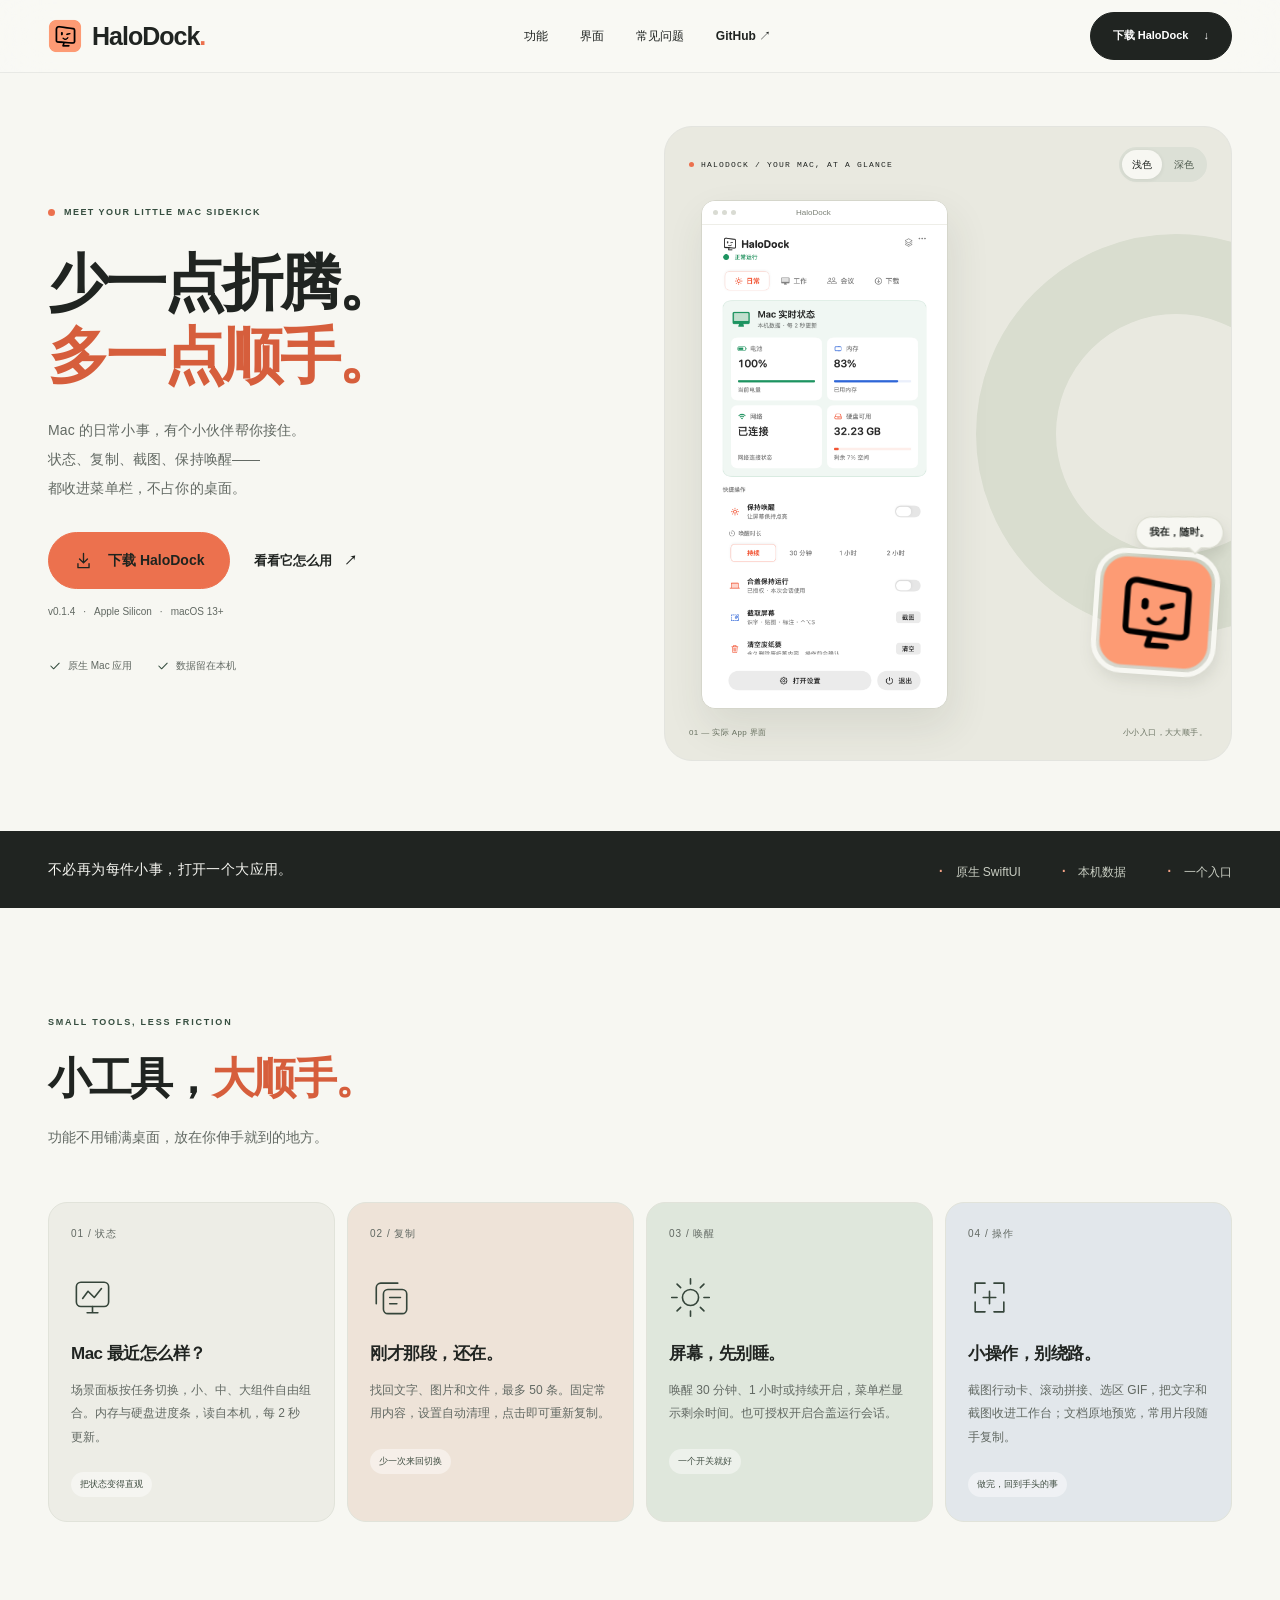
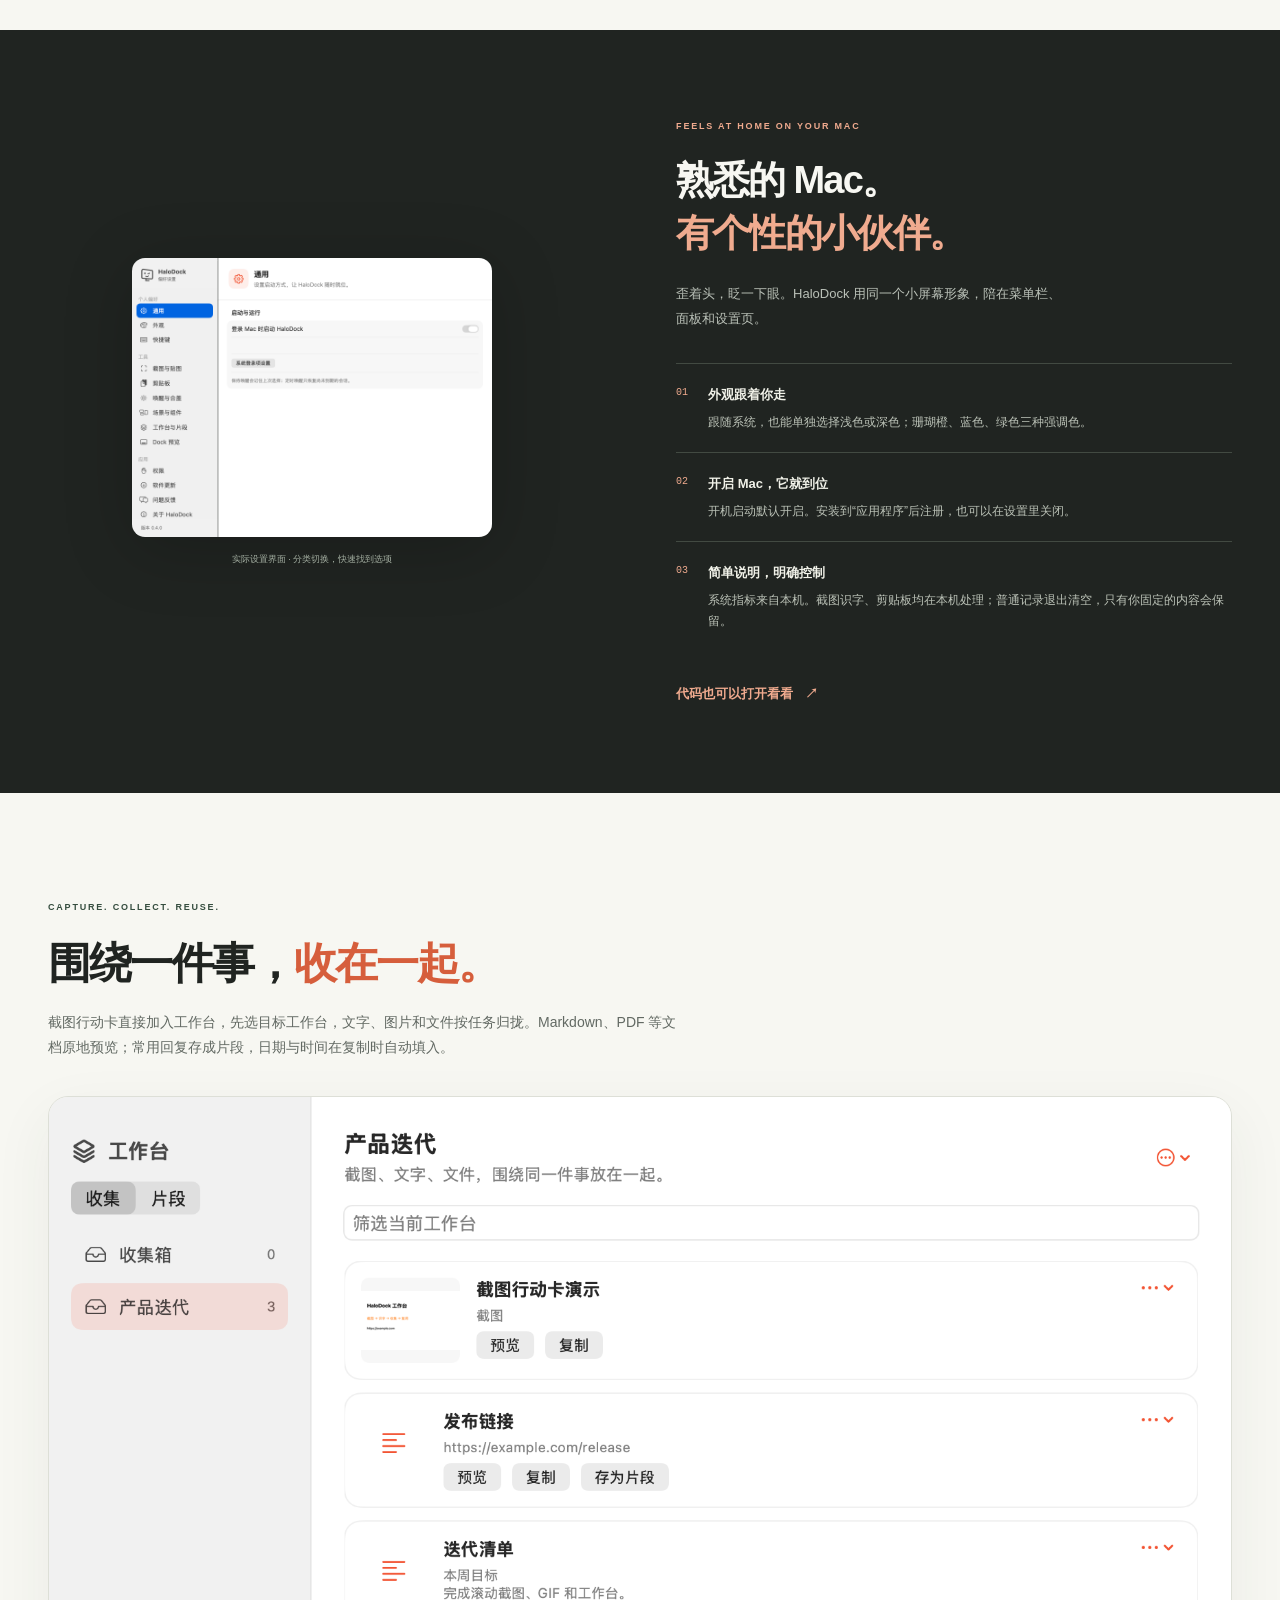
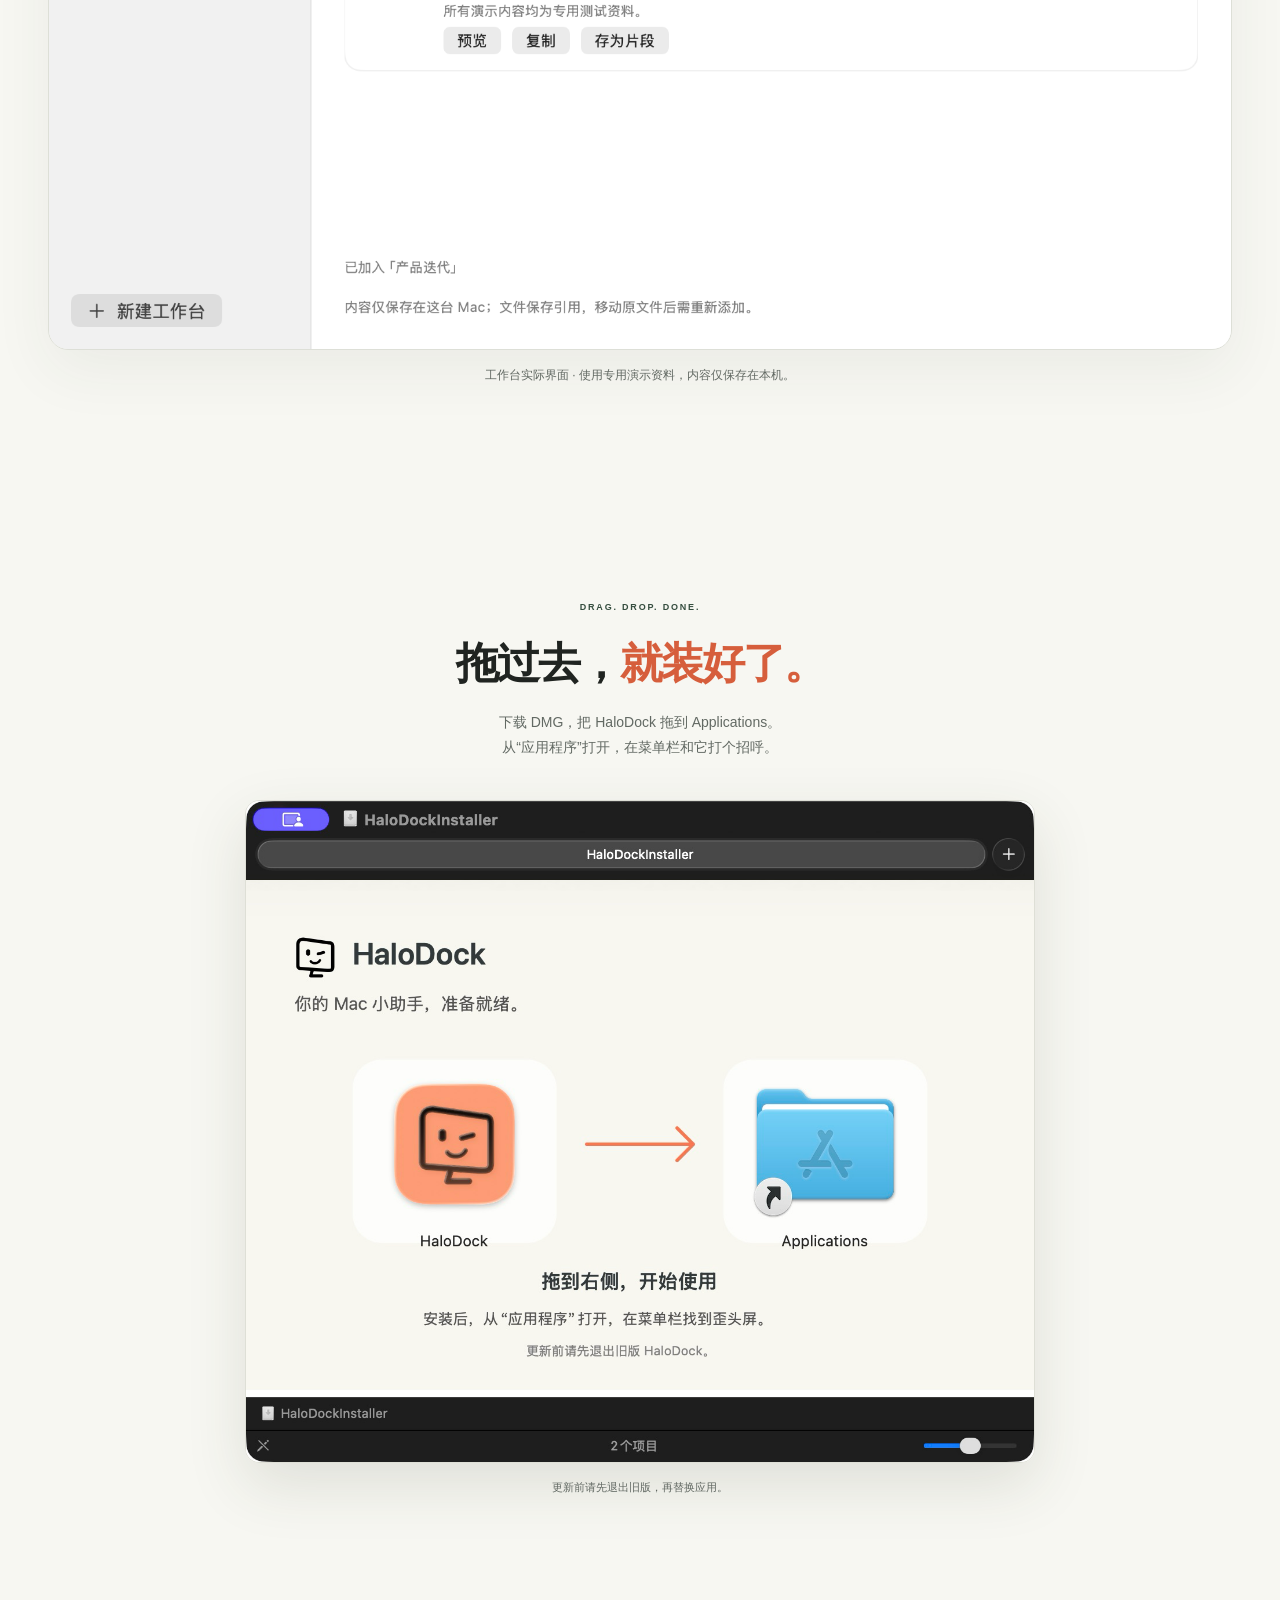
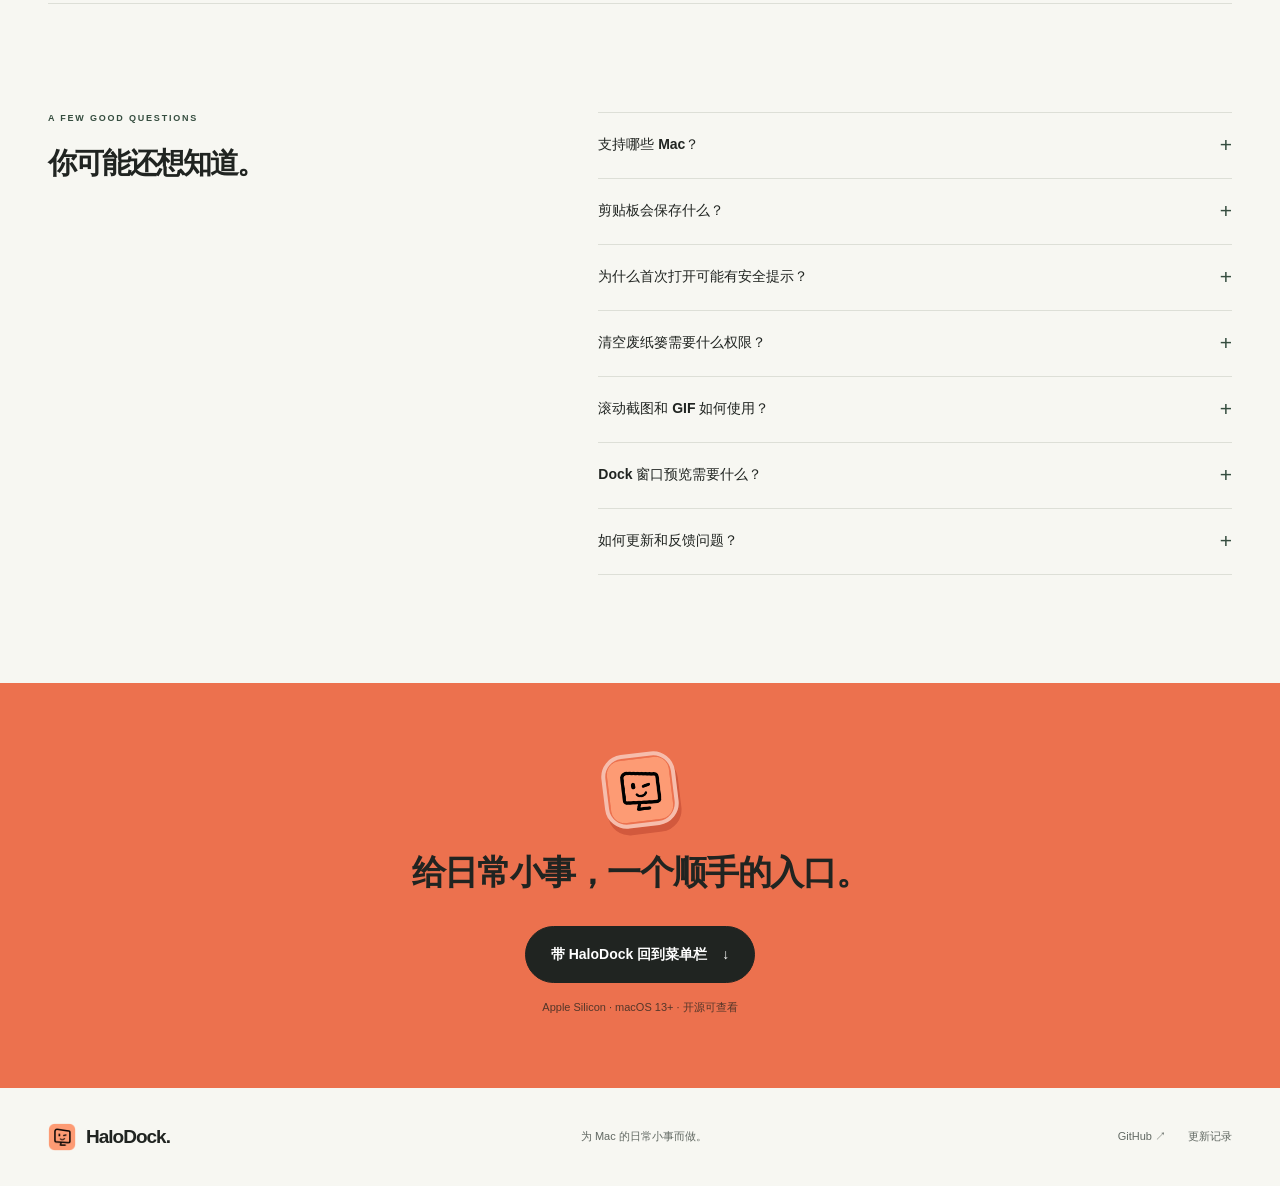
==== commit 240267dd: "Improve collection and scrolling workflows, add document previews, Dock previews and feedback" ====
--- a/website/index.html
+++ b/website/index.html
@@ -10,7 +10,7 @@
   <meta property="og:description" content="状态、复制、截图、保持唤醒。让 Mac 的日常小事顺手一点。">
   <meta property="og:image" content="https://huangzhuangjia.github.io/halodock/assets/logo.png">
   <link rel="icon" href="./assets/logo.png" type="image/png">
-  <link rel="stylesheet" href="./style.css?v=0.3.0">
+  <link rel="stylesheet" href="./style.css?v=0.4.0">
   <title>HaloDock — 小事交给它。</title>
 </head>
 <body>
@@ -52,7 +52,7 @@
       <article class="feature"><span class="feature-number">01 / 状态</span><svg viewBox="0 0 48 48" aria-hidden="true"><rect x="6" y="7" width="36" height="27" rx="5"/><path d="M18 41h12m-6-7v7M13 25l6-8 7 7 8-10"/></svg><h3>Mac 最近怎么样？</h3><p>场景面板按任务切换，小、中、大组件自由组合。内存与硬盘进度条，读自本机，每 2 秒更新。</p><span class="feature-tag">把状态变得直观</span></article>
       <article class="feature"><span class="feature-number">02 / 复制</span><svg viewBox="0 0 48 48" aria-hidden="true"><rect x="15" y="15" width="26" height="27" rx="5"/><path d="M31 8H12a5 5 0 0 0-5 5v18m15-7h12m-12 7h8"/></svg><h3>刚才那段，还在。</h3><p>找回文字、图片和文件，最多 50 条。固定常用内容，设置自动清理，点击即可重新复制。</p><span class="feature-tag">少一次来回切换</span></article>
       <article class="feature"><span class="feature-number">03 / 唤醒</span><svg viewBox="0 0 48 48" aria-hidden="true"><circle cx="24" cy="24" r="9"/><path d="M24 3v6m0 30v6M3 24h6m30 0h6M9 9l4 4m22 22 4 4M9 39l4-4m22-22 4-4"/></svg><h3>屏幕，先别睡。</h3><p>唤醒 30 分钟、1 小时或持续开启，菜单栏显示剩余时间。也可授权开启合盖运行会话。</p><span class="feature-tag">一个开关就好</span></article>
-      <article class="feature"><span class="feature-number">04 / 操作</span><svg viewBox="0 0 48 48" aria-hidden="true"><path d="M8 19V8h11m10 0h11v11M8 29v11h11m10 0h11V29M17 24h14m-7-7v14"/></svg><h3>小操作，别绕路。</h3><p>截图行动卡、滚动拼接、选区 GIF，把文字和截图收进工作台；常用片段随手复制。</p><span class="feature-tag">做完，回到手头的事</span></article>
+      <article class="feature"><span class="feature-number">04 / 操作</span><svg viewBox="0 0 48 48" aria-hidden="true"><path d="M8 19V8h11m10 0h11v11M8 29v11h11m10 0h11V29M17 24h14m-7-7v14"/></svg><h3>小操作，别绕路。</h3><p>截图行动卡、滚动拼接、选区 GIF，把文字和截图收进工作台；文档原地预览，常用片段随手复制。</p><span class="feature-tag">做完，回到手头的事</span></article>
     </div>
   </section>
 
@@ -62,7 +62,7 @@
   </div></section>
 
   <section class="section shell" id="workbench">
-    <div class="section-head"><p class="eyebrow">CAPTURE. COLLECT. REUSE.</p><h2>围绕一件事，<span class="serif">收在一起。</span></h2><p>截图行动卡直接加入工作台，文字、图片和文件按任务归拢。常用回复存成片段，日期与时间在复制时自动填入。</p></div>
+    <div class="section-head"><p class="eyebrow">CAPTURE. COLLECT. REUSE.</p><h2>围绕一件事，<span class="serif">收在一起。</span></h2><p>截图行动卡直接加入工作台，先选目标工作台，文字、图片和文件按任务归拢。Markdown、PDF 等文档原地预览；常用回复存成片段，日期与时间在复制时自动填入。</p></div>
     <figure class="workbench-showcase"><img src="./assets/workbench.png" width="1720" height="1240" loading="lazy" alt="HaloDock 工作台，演示内容包含任务清单、链接和截图"><figcaption>工作台实际界面 · 使用专用演示资料，内容仅保存在本机。</figcaption></figure>
   </section>
   <section class="section shell install" id="install"><div class="section-head"><p class="eyebrow">DRAG. DROP. DONE.</p><h2>拖过去，<span class="serif">就装好了。</span></h2><p>下载 DMG，把 HaloDock 拖到 Applications。<br>从“应用程序”打开，在菜单栏和它打个招呼。</p></div><figure class="installer-frame"><img src="./assets/installer.png" width="1360" height="1140" loading="lazy" alt="HaloDock 暖白 DMG 安装页，拖动应用到 Applications 文件夹"><figcaption>更新前请先退出旧版，再替换应用。</figcaption></figure></section>
@@ -72,8 +72,9 @@
     <details><summary>剪贴板会保存什么？<span aria-hidden="true">+</span></summary><p>只记录 App 运行期间新复制的文字、图片和文件，最多 50 条，不上传服务器。主动加入工作台的内容和保存的文本片段会独立保存在本机，跨重启保留，可手动删除。普通记录保存在内存，默认 1 小时自动清理，退出后清空；可在设置调整。主动固定的最多 10 条（总计 16 MB）保存在本机，取消固定或删除时移除。支持单张 8 MB 以内的图片和 100 KB 以内的文本；带保密、临时、自动生成标记的内容会跳过，未带标记的敏感文本仍可能被记录。</p></details>
     <details><summary>为什么首次打开可能有安全提示？<span aria-hidden="true">+</span></summary><p>当前版本为 ad-hoc 签名，尚未经过 Apple Developer ID 签名与公证。如果系统阻止打开，请查看“系统设置 → 隐私与安全性”的对应提示。源码和每版 SHA-256 校验文件均在 GitHub 提供。</p></details>
     <details><summary>清空废纸篓需要什么权限？<span aria-hidden="true">+</span></summary><p>需要允许 HaloDock 通过“自动化”控制 Finder。首次确认清空时系统会请求授权；若已拒绝，App 提供“前往设置”入口。清空属于永久删除，操作前会再次确认。</p></details>
-    <details><summary>滚动截图和 GIF 如何使用？<span aria-hidden="true">+</span></summary><p>选区后在底部工具栏点击对应操作。滚动截图需手动滚动、添加下一屏，自动匹配重叠，最多 20 屏；动态内容可能无法匹配。GIF 有 3 秒倒计时，最长 15 秒，不录制声音。完成后可保存或加入工作台。</p></details>
-    <details><summary>如何更新和反馈问题？<span aria-hidden="true">+</span></summary><p>从 GitHub Releases 下载新版 DMG，退出旧版后替换安装。App 内“设置 → 软件更新”提供更新入口（v0.1.4 起）；v0.1.6 起支持 App 内显示进度并自动替换，完成后短暂重启。旧版首次升级到 v0.1.6 仍需手动安装。遇到问题请前往 <a href="https://github.com/huangzhuangjia/halodock/issues" target="_blank" rel="noopener">GitHub Issues</a>，附上 macOS、App 版本和复现步骤，截图前隐藏私人内容。</p></details>
+    <details><summary>滚动截图和 GIF 如何使用？<span aria-hidden="true">+</span></summary><p>选区后在底部工具栏点击对应操作。滚动截图点击开始后，在选区内缓慢滚动，停稳后自动拼接；可暂停，完成后预览、保存或选择目标工作台。最多 120 段，动态内容可能无法匹配。GIF 有 3 秒倒计时，最长 15 秒，不录制声音。完成后可保存或加入工作台。</p></details>
+    <details><summary>Dock 窗口预览需要什么？<span aria-hidden="true">+</span></summary><p>在 App 设置的“Dock 预览”中主动开启，默认关闭。需要 macOS 14+、辅助功能与屏幕录制权限。悬停 App 或 Finder 图标后查看窗口，点击缩略图切换；无法捕获的窗口显示占位卡。预览仅在本机临时显示，实际效果取决于系统权限和窗口状态。</p></details>
+    <details><summary>如何更新和反馈问题？<span aria-hidden="true">+</span></summary><p>从 GitHub Releases 下载新版 DMG，退出旧版后替换安装。App 内“设置 → 软件更新”提供更新入口（v0.1.4 起）；v0.1.6 起支持 App 内显示进度并自动替换，完成后短暂重启。旧版首次升级到 v0.1.6 仍需手动安装。遇到问题可从 App“设置 → 问题反馈”整理草稿，或前往 <a href="https://github.com/huangzhuangjia/halodock/issues" target="_blank" rel="noopener">GitHub Issues</a>，附上 macOS、App 版本和复现步骤，截图前隐藏私人内容。</p></details>
   </div></section>
 
   <section class="download-section"><div class="shell download-inner"><img src="./assets/logo.png" width="88" height="88" loading="lazy" alt="歪头屏小伙伴"><h2>给日常小事，<br class="mobile-only">一个顺手的入口。</h2><a class="button primary download-link" href="https://github.com/huangzhuangjia/halodock/releases/download/v0.1.4/HaloDock-0.1.4-macos-arm64.dmg">带 HaloDock 回到菜单栏 <span aria-hidden="true">↓</span></a><p>Apple Silicon · macOS 13+ · 开源可查看</p></div></section>
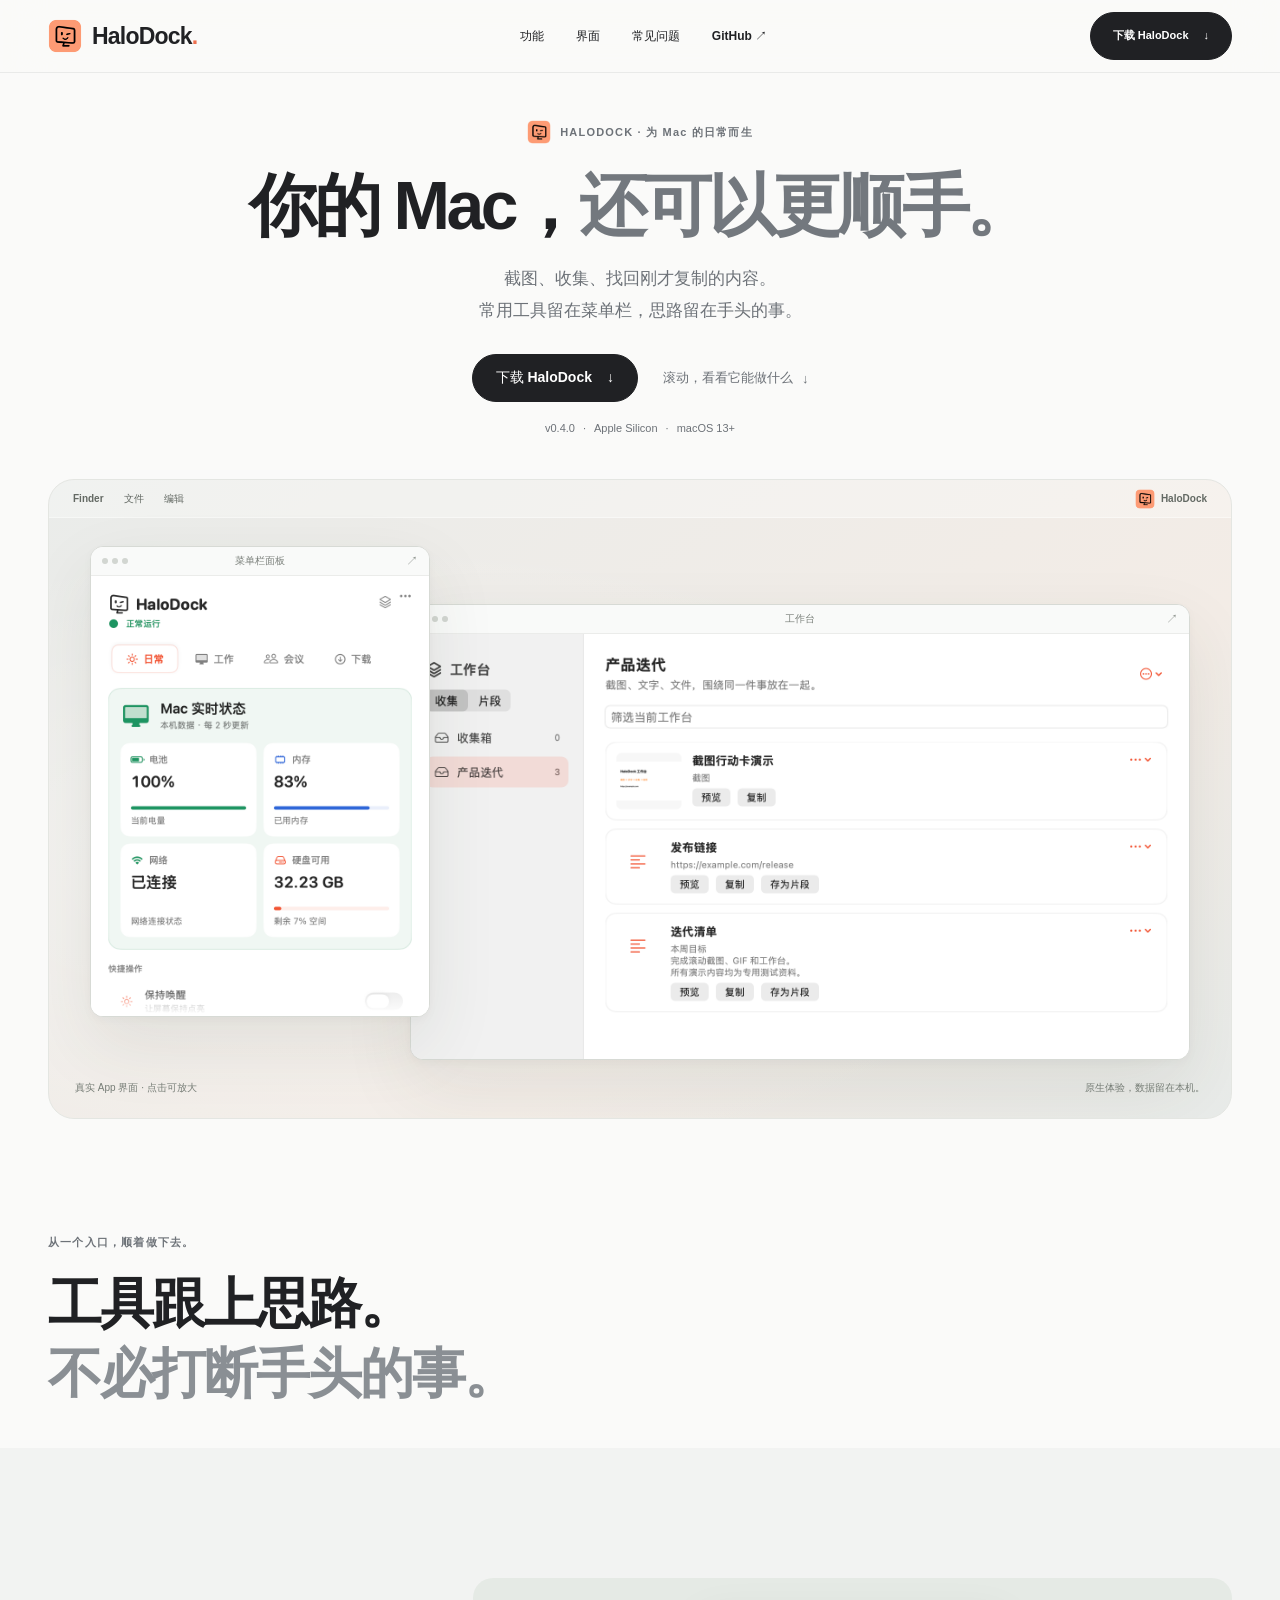
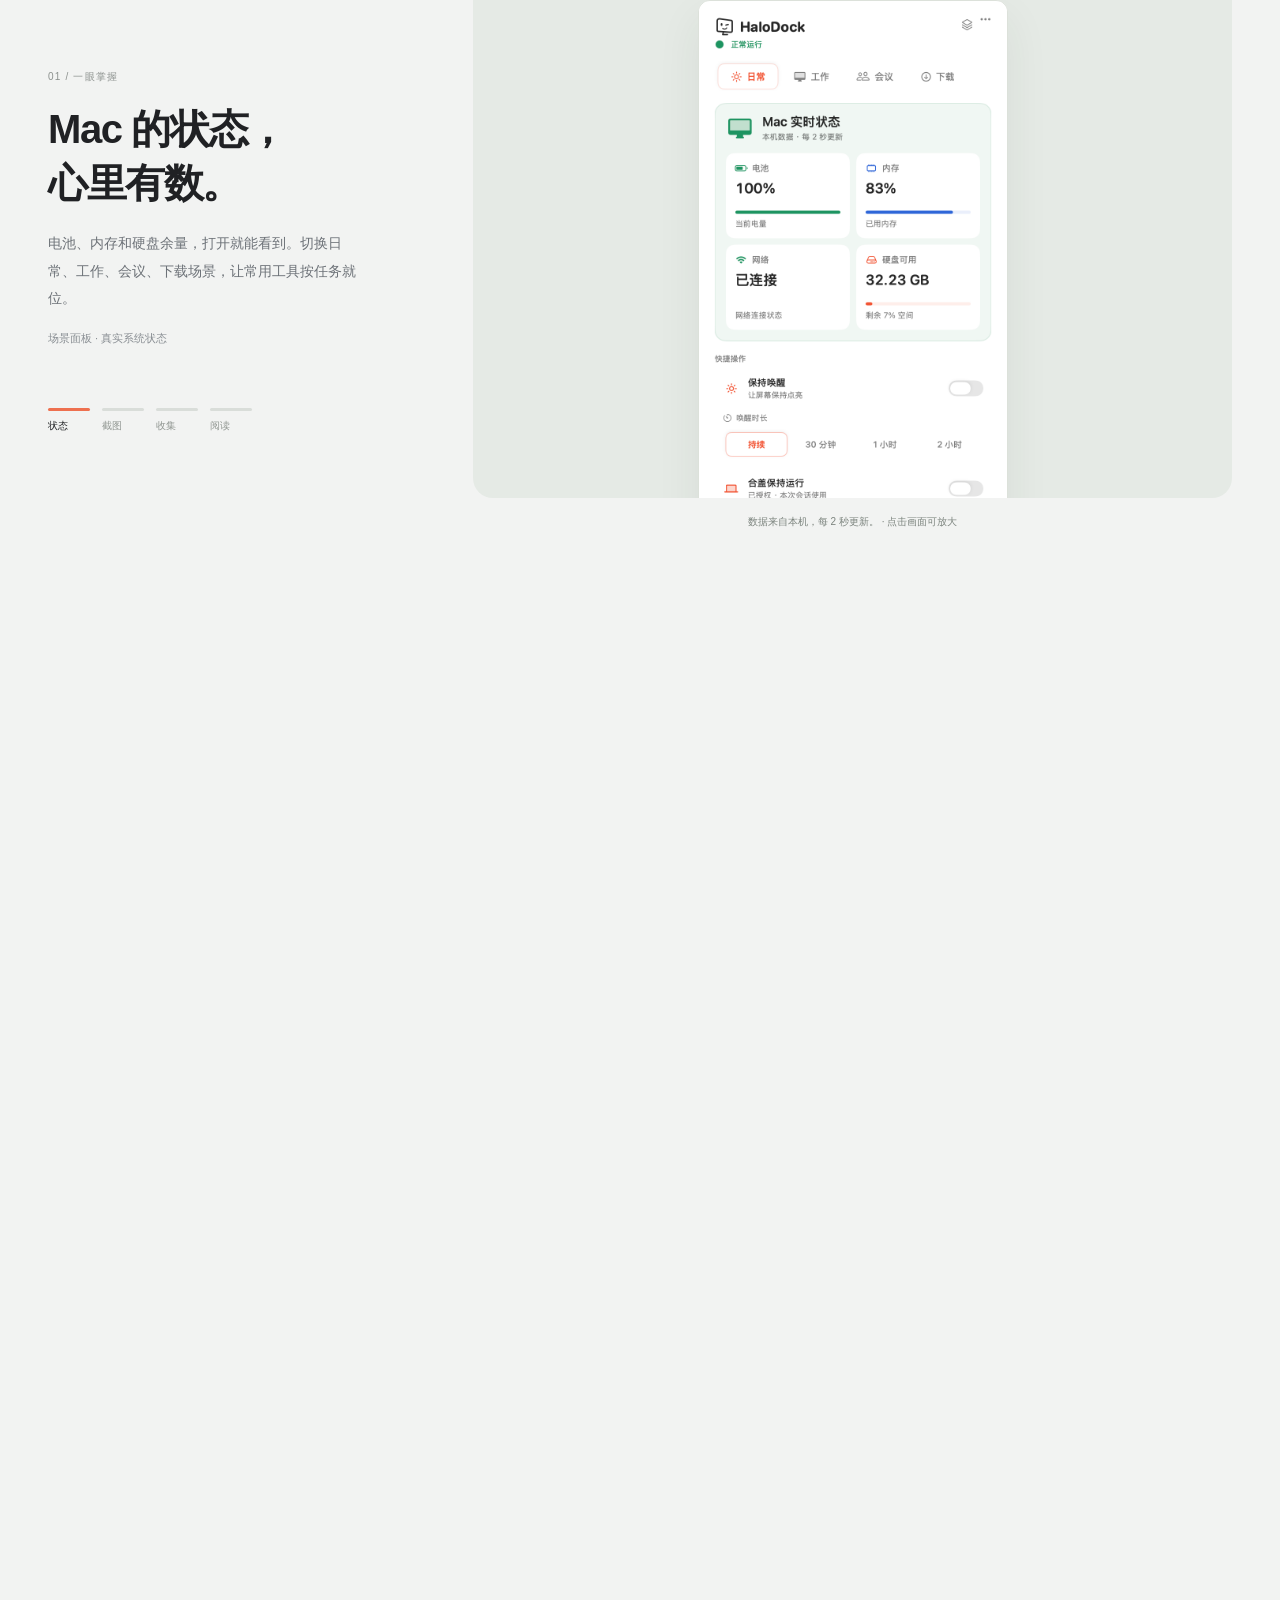
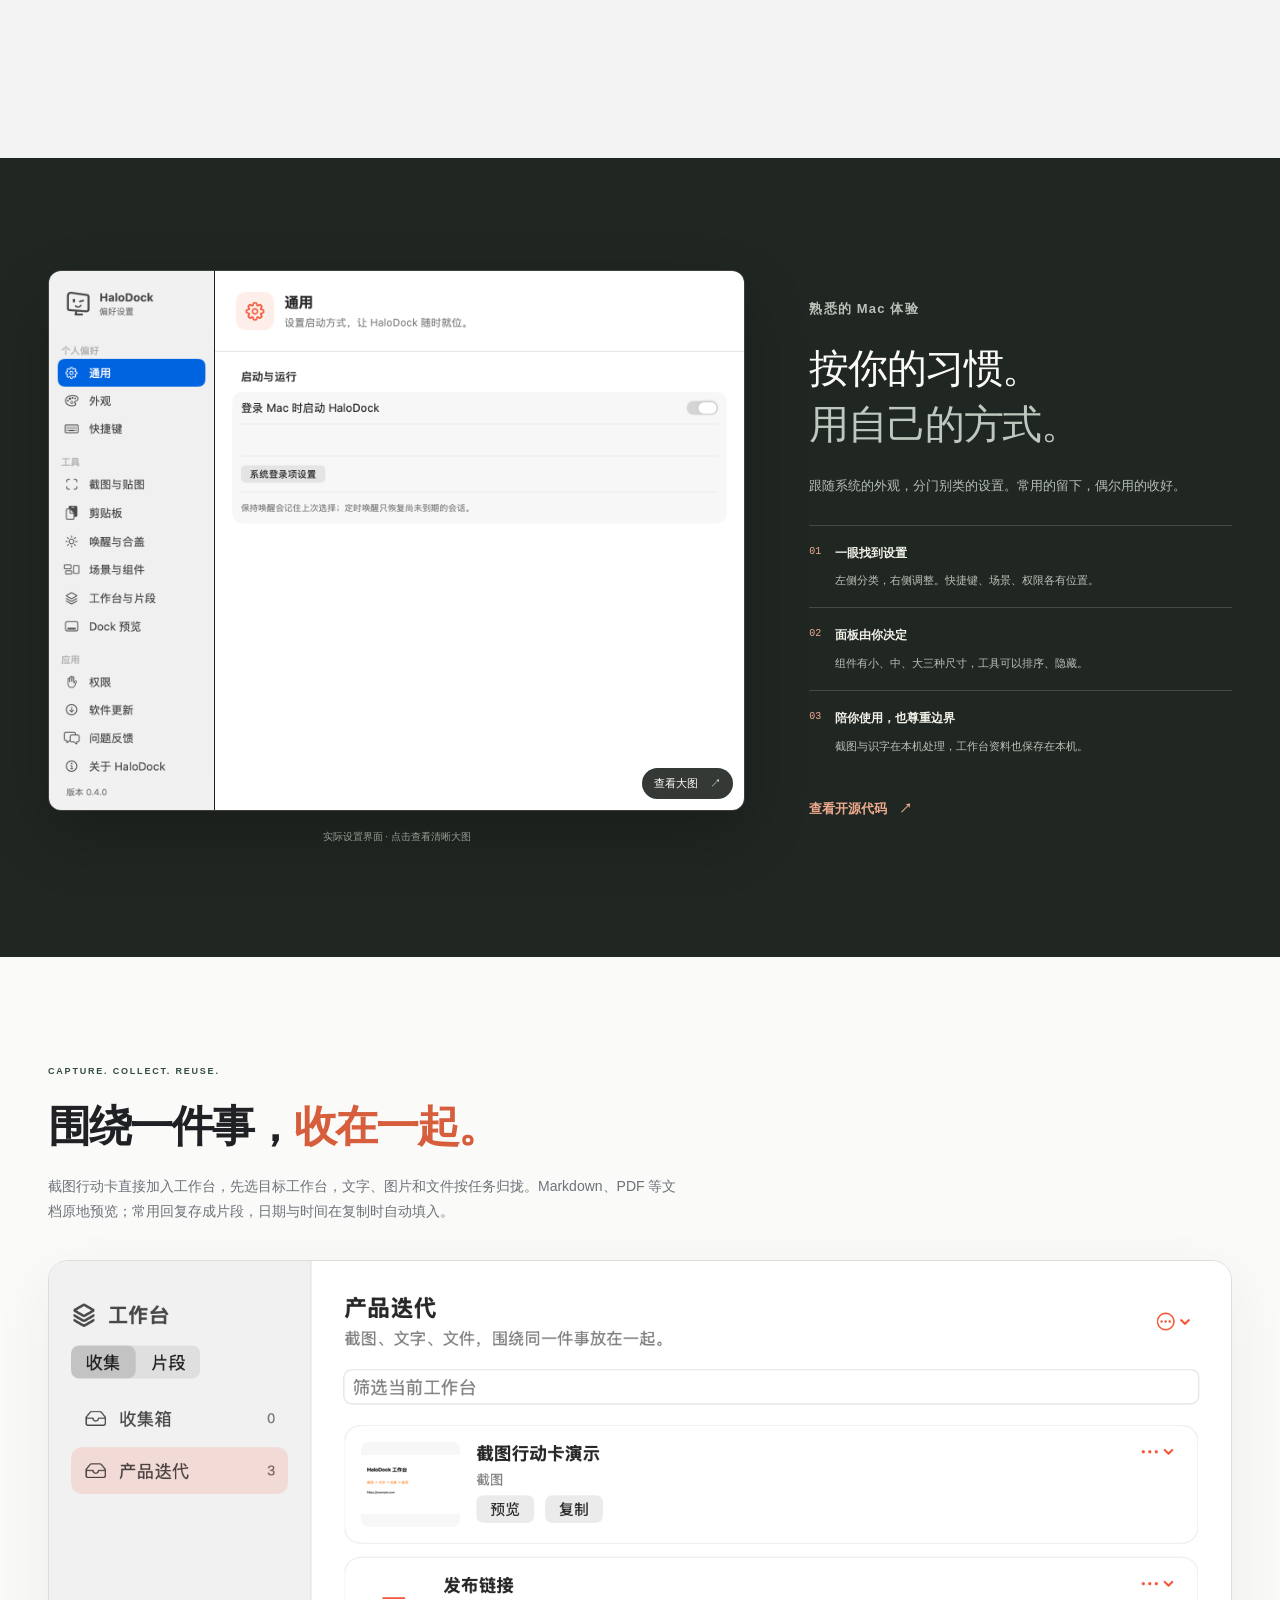
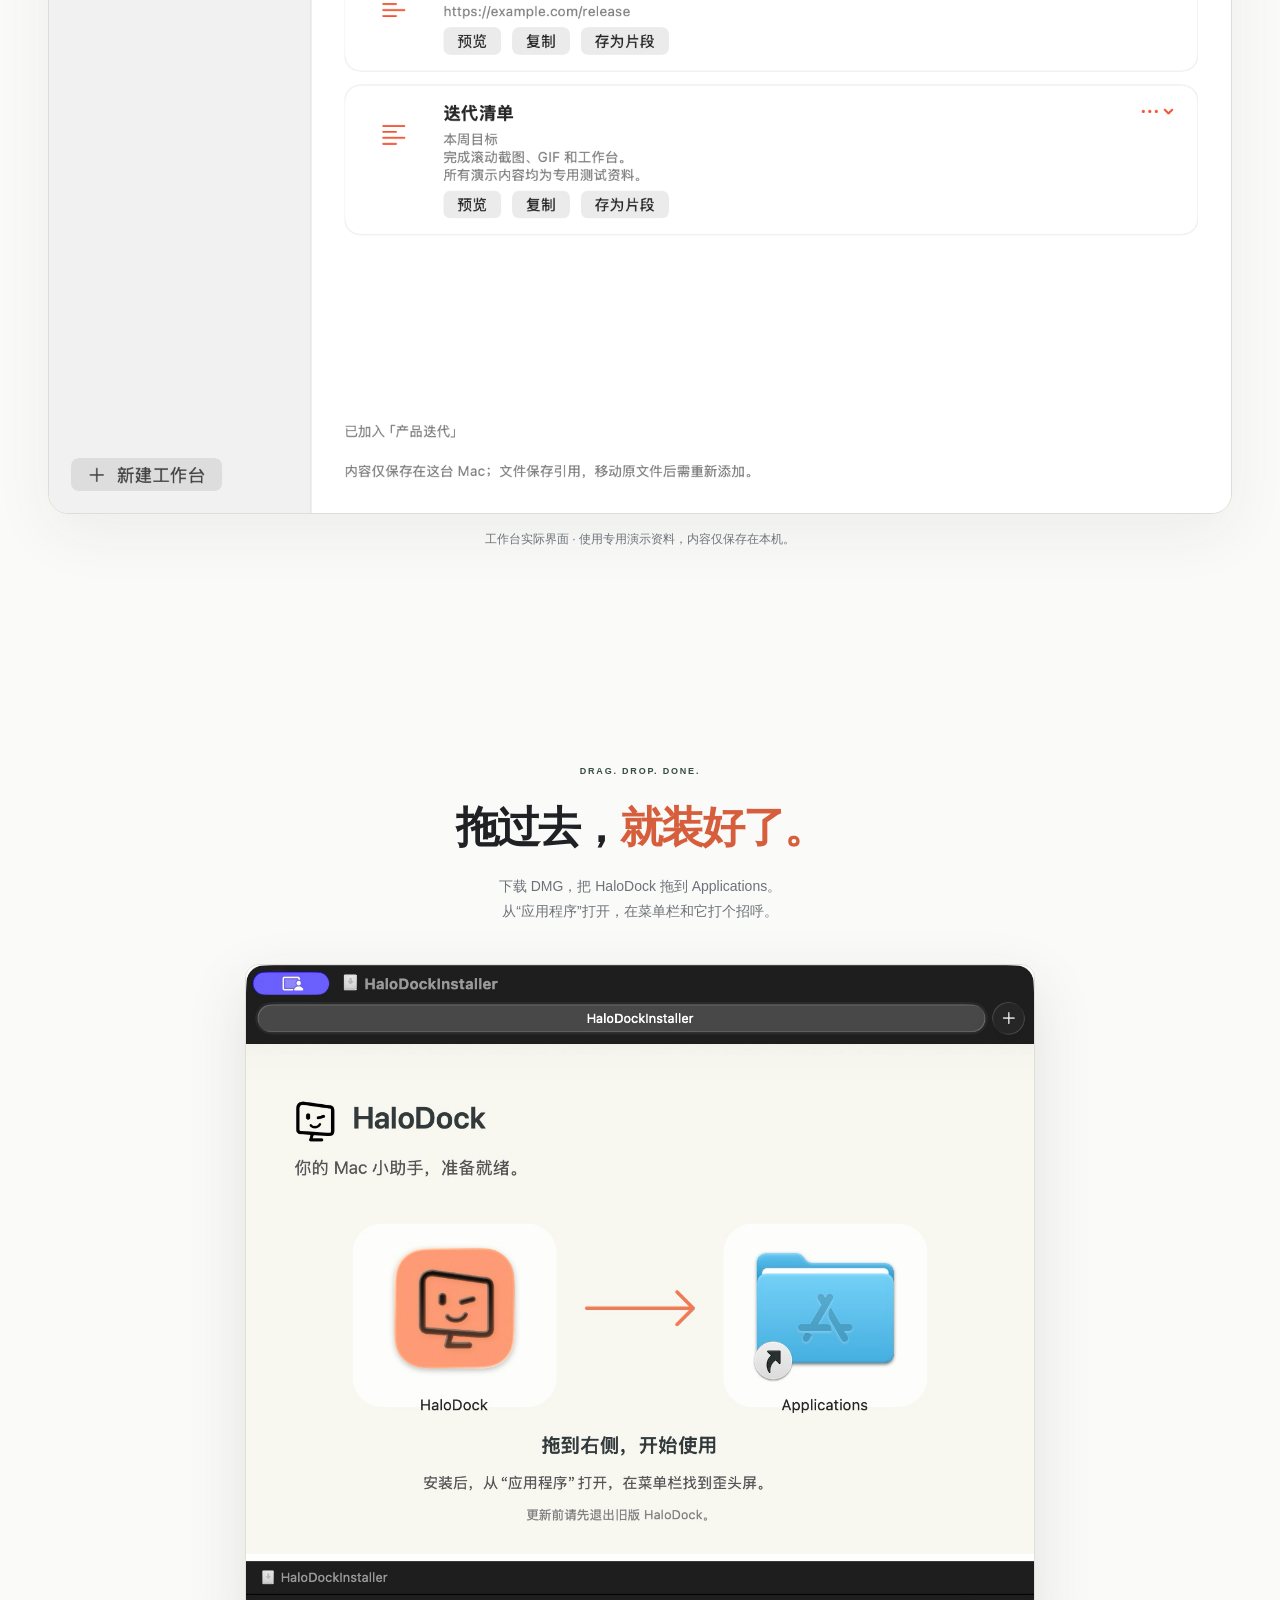
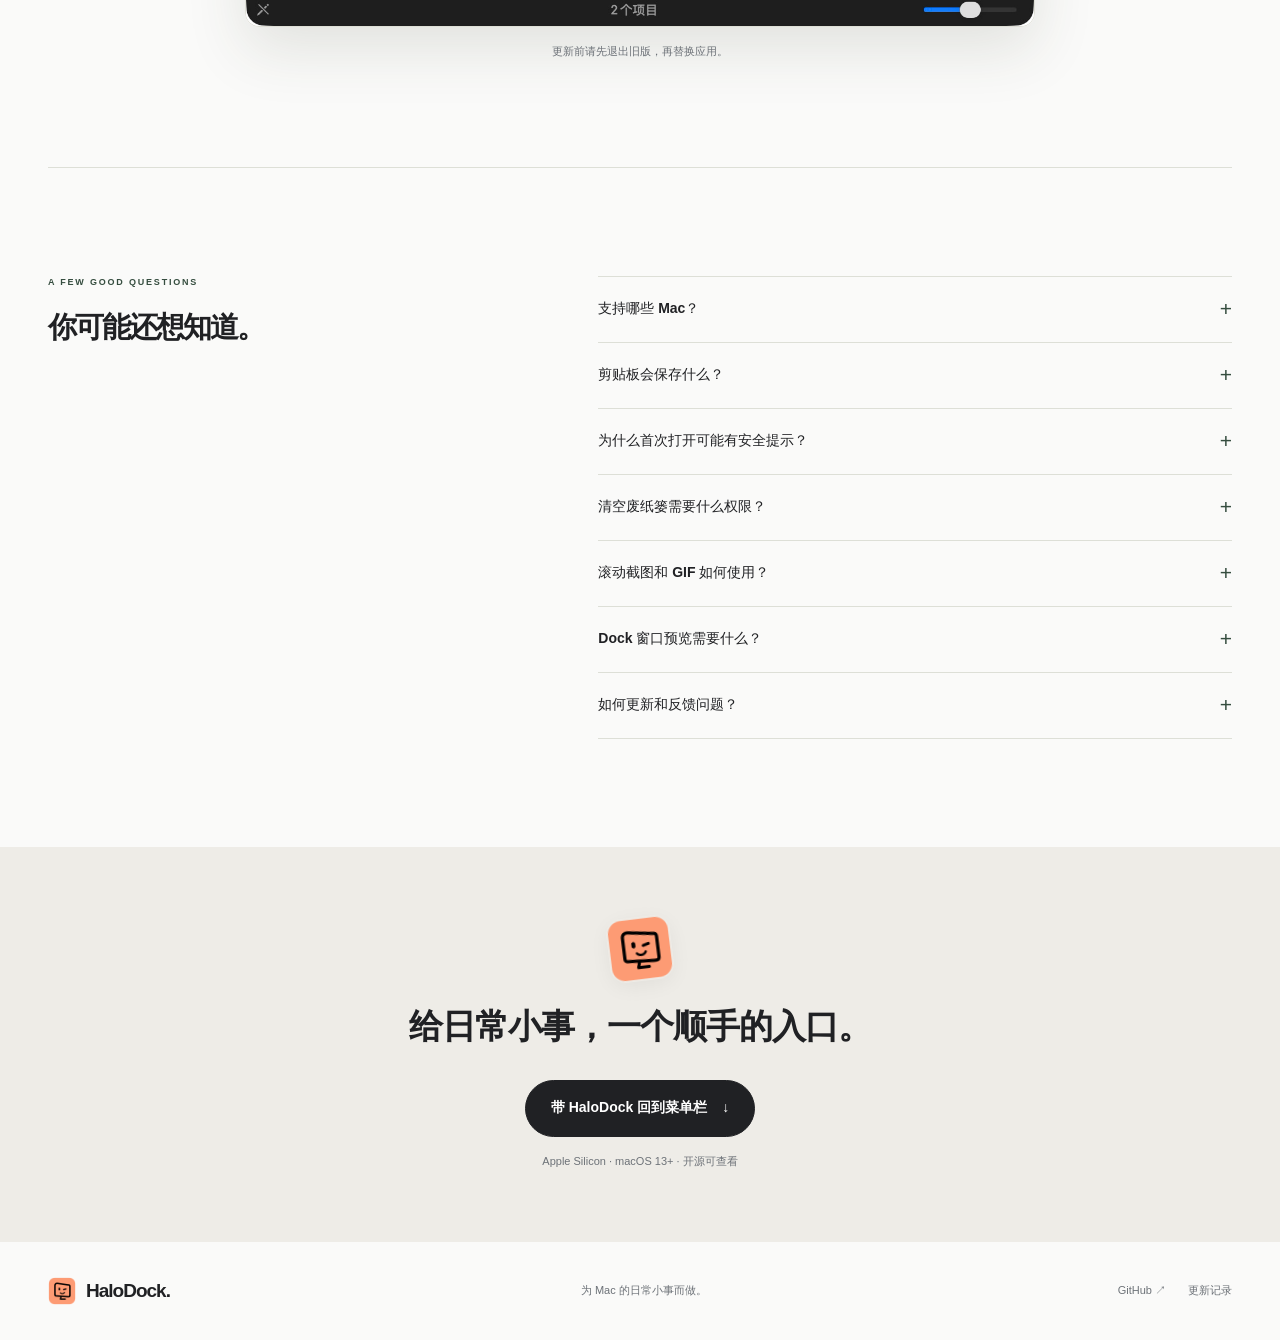
==== commit 41331ade: "Redesign landing page with scroll-driven product chapters and enlarged screenshots" ====
--- a/website/index.html
+++ b/website/index.html
@@ -4,13 +4,14 @@
   <meta charset="UTF-8">
   <meta name="viewport" content="width=device-width, initial-scale=1">
   <meta name="description" content="HaloDock，菜单栏里的轻量 Mac 工具箱。实时系统状态、剪贴板历史、保持唤醒和截图，常用小事一键完成。">
-  <meta name="halodock-release" content="v0.1.4">
+  <meta name="halodock-release" content="v0.4.0">
   <meta name="theme-color" content="#faf8f3">
   <meta property="og:title" content="HaloDock — 小事交给它。">
   <meta property="og:description" content="状态、复制、截图、保持唤醒。让 Mac 的日常小事顺手一点。">
   <meta property="og:image" content="https://huangzhuangjia.github.io/halodock/assets/logo.png">
   <link rel="icon" href="./assets/logo.png" type="image/png">
   <link rel="stylesheet" href="./style.css?v=0.4.0">
+  <link rel="stylesheet" href="./landing.css?v=0.4.0-2">
   <title>HaloDock — 小事交给它。</title>
 </head>
 <body>
@@ -19,46 +20,65 @@
   <nav class="nav shell" aria-label="主导航">
     <a href="#" class="wordmark" aria-label="HaloDock 首页"><img src="./assets/logo.png" width="34" height="34" alt=""><span>HaloDock<span class="wordmark-dot">.</span></span></a>
     <div class="nav-links"><a href="#features">功能</a><a href="#inside">界面</a><a href="#faq">常见问题</a><a class="github-link" href="https://github.com/huangzhuangjia/halodock" target="_blank" rel="noopener">GitHub <span aria-hidden="true">↗</span></a></div>
-    <a class="button nav-download download-link" href="https://github.com/huangzhuangjia/halodock/releases/download/v0.1.4/HaloDock-0.1.4-macos-arm64.dmg">下载 HaloDock <span aria-hidden="true">↓</span></a>
+    <a class="button nav-download download-link" href="https://github.com/huangzhuangjia/halodock/releases/download/v0.4.0/HaloDock-0.4.0-macos-arm64.dmg">下载 HaloDock <span aria-hidden="true">↓</span></a>
   </nav>
 </header>
 <main id="main">
-  <section class="hero-v2 shell">
-    <div class="hero-v2-copy">
-      <p class="eyebrow"><span class="status-dot"></span> MEET YOUR LITTLE MAC SIDEKICK</p>
-      <h1>少一点折腾。<br><span>多一点顺手。</span></h1>
-      <p class="hero-v2-description">Mac 的日常小事，有个小伙伴帮你接住。<br>状态、复制、截图、保持唤醒——<br>都收进菜单栏，不占你的桌面。</p>
-      <div class="hero-actions"><a class="button primary download-link" href="https://github.com/huangzhuangjia/halodock/releases/download/v0.1.4/HaloDock-0.1.4-macos-arm64.dmg"><svg aria-hidden="true" viewBox="0 0 24 24"><path d="M12 3v12m-5-5 5 5 5-5M5 16v5h14v-5"/></svg>下载 HaloDock</a><a class="text-link" href="#inside">看看它怎么用 <span aria-hidden="true">↗</span></a></div>
-      <p class="download-meta"><span id="release-version">v0.1.4</span><span>·</span>Apple Silicon<span>·</span>macOS 13+</p>
-      <div class="hero-v2-proof"><span><svg viewBox="0 0 20 20" aria-hidden="true"><path d="m4 10 4 4 8-8"/></svg>原生 Mac 应用</span><span><svg viewBox="0 0 20 20" aria-hidden="true"><path d="m4 10 4 4 8-8"/></svg>数据留在本机</span></div>
+  <section class="launch-hero" aria-labelledby="launch-title">
+    <div class="launch-intro shell">
+      <p class="launch-eyebrow"><img src="./assets/logo.png" width="24" height="24" alt="">HALODOCK · 为 Mac 的日常而生</p>
+      <h1 id="launch-title">你的 Mac，<br><span>还可以更顺手。</span></h1>
+      <p class="launch-description">截图、收集、找回刚才复制的内容。<br>常用工具留在菜单栏，思路留在手头的事。</p>
+      <div class="launch-actions"><a class="button primary download-link" href="https://github.com/huangzhuangjia/halodock/releases/download/v0.4.0/HaloDock-0.4.0-macos-arm64.dmg">下载 HaloDock <span aria-hidden="true">↓</span></a><a class="launch-secondary" href="#features">滚动，看看它能做什么 <span aria-hidden="true">↓</span></a></div>
+      <p class="download-meta"><span id="release-version">v0.4.0</span><span>·</span>Apple Silicon<span>·</span>macOS 13+</p>
     </div>
-    <div class="product-stage">
-      <div class="stage-heading"><span class="stage-led"></span>HALODOCK / YOUR MAC, AT A GLANCE<div class="stage-theme" role="group" aria-label="预览 App 外观"><button type="button" data-preview-theme="light" aria-pressed="true">浅色</button><button type="button" data-preview-theme="dark" aria-pressed="false">深色</button></div></div>
-      <div class="stage-arches" aria-hidden="true"></div>
-      <figure class="stage-app">
-        <div class="stage-app-bar"><span></span><span></span><span></span><b>HaloDock</b></div>
-        <img src="./assets/panel.png" width="780" height="1654" alt="HaloDock 实际界面：系统状态、唤醒倒计时、截图和剪贴板工具">
-      </figure>
-      <div class="mascot-sticker"><span class="mascot-speech">我在，随时。</span><img src="./assets/logo.png" width="130" height="130" alt="歪头屏，HaloDock 的小伙伴"></div>
-      <div class="stage-caption"><span>01 — 实际 App 界面</span><span>小小入口，大大顺手。</span></div>
+    <div class="launch-product shell" data-reveal>
+      <div class="product-canvas">
+        <div class="canvas-menubar" aria-hidden="true"><span>Finder</span><span>文件</span><span>编辑</span><span class="canvas-menubar-end"><img src="./assets/logo.png" width="20" height="20" alt="">HaloDock</span></div>
+        <button class="product-window hero-workbench image-button" data-image-preview data-title="工作台 · 按任务收集和复用" aria-label="放大查看 HaloDock 工作台">
+          <span class="window-chrome"><i></i><i></i><i></i><span>工作台</span><b aria-hidden="true">↗</b></span>
+          <span class="shot-viewport"><img src="./assets/workbench.png" width="1720" height="1240" alt="HaloDock 工作台：按任务整理截图和文字"></span>
+        </button>
+        <button class="product-window hero-panel image-button" data-image-preview data-title="菜单栏面板 · 常用工具随手可用" aria-label="放大查看 HaloDock 菜单栏面板">
+          <span class="window-chrome"><i></i><i></i><i></i><span>菜单栏面板</span><b aria-hidden="true">↗</b></span>
+          <span class="shot-viewport"><img src="./assets/panel.png" width="780" height="1654" alt="HaloDock 菜单栏实际界面"></span>
+        </button>
+        <div class="canvas-bottom"><span>真实 App 界面 · 点击可放大</span><span>原生体验，数据留在本机。</span></div>
+      </div>
     </div>
   </section>
 
-  <section class="principle-bar" aria-label="产品特点"><div class="shell"><p>不必再为每件小事，<br class="mobile-only">打开一个大应用。</p><div><span>原生 SwiftUI</span><span>本机数据</span><span>一个入口</span></div></div></section>
-
-  <section class="section shell" id="features">
-    <div class="section-head"><p class="eyebrow">SMALL TOOLS, LESS FRICTION</p><h2>小工具，<span class="serif">大顺手。</span></h2><p>功能不用铺满桌面，放在你伸手就到的地方。</p></div>
-    <div class="feature-grid">
-      <article class="feature"><span class="feature-number">01 / 状态</span><svg viewBox="0 0 48 48" aria-hidden="true"><rect x="6" y="7" width="36" height="27" rx="5"/><path d="M18 41h12m-6-7v7M13 25l6-8 7 7 8-10"/></svg><h3>Mac 最近怎么样？</h3><p>场景面板按任务切换，小、中、大组件自由组合。内存与硬盘进度条，读自本机，每 2 秒更新。</p><span class="feature-tag">把状态变得直观</span></article>
-      <article class="feature"><span class="feature-number">02 / 复制</span><svg viewBox="0 0 48 48" aria-hidden="true"><rect x="15" y="15" width="26" height="27" rx="5"/><path d="M31 8H12a5 5 0 0 0-5 5v18m15-7h12m-12 7h8"/></svg><h3>刚才那段，还在。</h3><p>找回文字、图片和文件，最多 50 条。固定常用内容，设置自动清理，点击即可重新复制。</p><span class="feature-tag">少一次来回切换</span></article>
-      <article class="feature"><span class="feature-number">03 / 唤醒</span><svg viewBox="0 0 48 48" aria-hidden="true"><circle cx="24" cy="24" r="9"/><path d="M24 3v6m0 30v6M3 24h6m30 0h6M9 9l4 4m22 22 4 4M9 39l4-4m22-22 4-4"/></svg><h3>屏幕，先别睡。</h3><p>唤醒 30 分钟、1 小时或持续开启，菜单栏显示剩余时间。也可授权开启合盖运行会话。</p><span class="feature-tag">一个开关就好</span></article>
-      <article class="feature"><span class="feature-number">04 / 操作</span><svg viewBox="0 0 48 48" aria-hidden="true"><path d="M8 19V8h11m10 0h11v11M8 29v11h11m10 0h11V29M17 24h14m-7-7v14"/></svg><h3>小操作，别绕路。</h3><p>截图行动卡、滚动拼接、选区 GIF，把文字和截图收进工作台；文档原地预览，常用片段随手复制。</p><span class="feature-tag">做完，回到手头的事</span></article>
+  <section id="features" class="feature-story" aria-labelledby="story-heading">
+    <div class="story-heading shell" data-reveal><p class="launch-eyebrow">从一个入口，顺着做下去。</p><h2 id="story-heading">工具跟上思路。<br><span>不必打断手头的事。</span></h2></div>
+    <div class="story-track" data-story>
+      <div class="story-sticky shell">
+        <div class="story-copy">
+          <div class="story-pages">
+            <article class="story-page is-active" data-story-page="0"><span class="story-number">01 / 一眼掌握</span><h3>Mac 的状态，<br>心里有数。</h3><p>电池、内存和硬盘余量，打开就能看到。切换日常、工作、会议、下载场景，让常用工具按任务就位。</p><span class="story-note">场景面板 · 真实系统状态</span></article>
+            <article class="story-page" data-story-page="1"><span class="story-number">02 / 顺手处理</span><h3>截下来。<br>接着就能做。</h3><p>选好范围，原地标注、识字或贴到桌面。想留下整段内容？滚动截图和 GIF，也在同一条工具栏里。</p><span class="story-note">截图行动卡 · 本机识字</span></article>
+            <article class="story-page" data-story-page="2"><span class="story-number">03 / 放在一起</span><h3>围绕一件事，<br>收在一个地方。</h3><p>把截图、文字和文件收进同一个工作台。选择目标再保存，常用回复还能变成随时复制的文本片段。</p><span class="story-note">工作台 · 快捷文本片段</span></article>
+            <article class="story-page" data-story-page="3"><span class="story-number">04 / 接着阅读</span><h3>资料在眼前。<br>思路连起来。</h3><p>Markdown 直接看排版，代码可看源码，PDF 原地阅读。需要的时候再导出、复制，继续手头的工作。</p><span class="story-note">文档预览 · Markdown 导出</span></article>
+          </div>
+          <div class="story-controls" role="group" aria-label="功能介绍章节">
+            <button type="button" data-story-jump="0" aria-label="查看状态面板" aria-pressed="true"><span></span>状态</button>
+            <button type="button" data-story-jump="1" aria-label="查看截图功能" aria-pressed="false"><span></span>截图</button>
+            <button type="button" data-story-jump="2" aria-label="查看工作台" aria-pressed="false"><span></span>收集</button>
+            <button type="button" data-story-jump="3" aria-label="查看文档预览" aria-pressed="false"><span></span>阅读</button>
+          </div>
+        </div>
+        <div class="story-visuals" aria-live="off">
+          <figure class="story-visual is-active story-status" data-story-visual="0"><div class="story-status-well"><button class="image-button" data-image-preview data-title="状态面板" aria-label="放大查看状态面板"><img src="./assets/panel.png" width="780" height="1654" alt="状态面板中的内存和硬盘进度条"></button></div><figcaption>数据来自本机，每 2 秒更新。</figcaption></figure>
+          <figure class="story-visual story-capture" data-story-visual="1"><button class="image-button" data-image-preview data-title="截图行动卡" aria-label="放大查看截图行动卡"><img src="./assets/screenshot-actions.png" width="2400" height="1600" alt="选区内识字、标注、滚动截图和 GIF 入口"></button><figcaption>选区内继续操作，无需进入第二个编辑页面。</figcaption></figure>
+          <figure class="story-visual story-workbench" data-story-visual="2"><button class="image-button" data-image-preview data-title="工作台" aria-label="放大查看工作台"><img src="./assets/workbench.png" width="1720" height="1240" alt="工作台里的截图、文字与发布资料"></button><figcaption>围绕任务整理，重启之后还在。</figcaption></figure>
+          <figure class="story-visual story-markdown" data-story-visual="3"><button class="image-button" data-image-preview data-title="Markdown 文档预览" aria-label="放大查看 Markdown 文档预览"><img src="./assets/markdown.png" width="1720" height="1240" alt="Markdown 文件的标题、列表、代码块和表格预览"></button><figcaption>本机预览，支持排版与源码切换。</figcaption></figure>
+        </div>
+      </div>
     </div>
   </section>
 
   <section class="inside section" id="inside"><div class="shell inside-grid">
-    <div class="settings-scene"><img src="./assets/settings.png" width="1600" height="1240" loading="lazy" alt="HaloDock 设置：左侧分类导航，右侧切换对应内容"><div class="scene-caption">实际设置界面 · 分类切换，快速找到选项</div></div>
-    <div class="inside-copy"><p class="eyebrow">FEELS AT HOME ON YOUR MAC</p><h2>熟悉的 Mac。<br><span class="serif">有个性的小伙伴。</span></h2><p>歪着头，眨一下眼。HaloDock 用同一个小屏幕形象，陪在菜单栏、面板和设置页。</p><div class="detail-list"><div><span>01</span><p><strong>外观跟着你走</strong>跟随系统，也能单独选择浅色或深色；珊瑚橙、蓝色、绿色三种强调色。</p></div><div><span>02</span><p><strong>开启 Mac，它就到位</strong>开机启动默认开启。安装到“应用程序”后注册，也可以在设置里关闭。</p></div><div><span>03</span><p><strong>简单说明，明确控制</strong>系统指标来自本机。截图识字、剪贴板均在本机处理；普通记录退出清空，只有你固定的内容会保留。</p></div></div><a class="text-link" href="https://github.com/huangzhuangjia/halodock" target="_blank" rel="noopener">代码也可以打开看看 <span aria-hidden="true">↗</span></a></div>
+    <figure class="settings-scene" data-reveal><button class="image-button settings-enlarge" data-image-preview data-title="HaloDock 设置 · 分类导航" aria-label="放大查看 HaloDock 设置界面"><img src="./assets/settings.png" width="1600" height="1240" loading="lazy" alt="HaloDock 设置：左侧分类导航，右侧对应选项"><span class="enlarge-hint">查看大图 <span aria-hidden="true">↗</span></span></button><figcaption class="scene-caption">实际设置界面 · 点击查看清晰大图</figcaption></figure>
+    <div class="inside-copy" data-reveal><p class="launch-eyebrow">熟悉的 Mac 体验</p><h2>按你的习惯。<br><span>用自己的方式。</span></h2><p>跟随系统的外观，分门别类的设置。常用的留下，偶尔用的收好。</p><div class="detail-list"><div><span>01</span><p><strong>一眼找到设置</strong>左侧分类，右侧调整。快捷键、场景、权限各有位置。</p></div><div><span>02</span><p><strong>面板由你决定</strong>组件有小、中、大三种尺寸，工具可以排序、隐藏。</p></div><div><span>03</span><p><strong>陪你使用，也尊重边界</strong>截图与识字在本机处理，工作台资料也保存在本机。</p></div></div><a class="text-link" href="https://github.com/huangzhuangjia/halodock" target="_blank" rel="noopener">查看开源代码 <span aria-hidden="true">↗</span></a></div>
   </div></section>
 
   <section class="section shell" id="workbench">
@@ -77,9 +97,14 @@
     <details><summary>如何更新和反馈问题？<span aria-hidden="true">+</span></summary><p>从 GitHub Releases 下载新版 DMG，退出旧版后替换安装。App 内“设置 → 软件更新”提供更新入口（v0.1.4 起）；v0.1.6 起支持 App 内显示进度并自动替换，完成后短暂重启。旧版首次升级到 v0.1.6 仍需手动安装。遇到问题可从 App“设置 → 问题反馈”整理草稿，或前往 <a href="https://github.com/huangzhuangjia/halodock/issues" target="_blank" rel="noopener">GitHub Issues</a>，附上 macOS、App 版本和复现步骤，截图前隐藏私人内容。</p></details>
   </div></section>
 
-  <section class="download-section"><div class="shell download-inner"><img src="./assets/logo.png" width="88" height="88" loading="lazy" alt="歪头屏小伙伴"><h2>给日常小事，<br class="mobile-only">一个顺手的入口。</h2><a class="button primary download-link" href="https://github.com/huangzhuangjia/halodock/releases/download/v0.1.4/HaloDock-0.1.4-macos-arm64.dmg">带 HaloDock 回到菜单栏 <span aria-hidden="true">↓</span></a><p>Apple Silicon · macOS 13+ · 开源可查看</p></div></section>
+  <section class="download-section"><div class="shell download-inner"><img src="./assets/logo.png" width="88" height="88" loading="lazy" alt="歪头屏小伙伴"><h2>给日常小事，<br class="mobile-only">一个顺手的入口。</h2><a class="button primary download-link" href="https://github.com/huangzhuangjia/halodock/releases/download/v0.4.0/HaloDock-0.4.0-macos-arm64.dmg">带 HaloDock 回到菜单栏 <span aria-hidden="true">↓</span></a><p>Apple Silicon · macOS 13+ · 开源可查看</p></div></section>
 </main>
 <footer class="footer shell"><a class="wordmark" href="#"><img src="./assets/logo.png" width="28" height="28" alt=""><span>HaloDock.</span></a><p>为 Mac 的日常小事而做。</p><div><a href="https://github.com/huangzhuangjia/halodock" target="_blank" rel="noopener">GitHub ↗</a><a href="https://github.com/huangzhuangjia/halodock/releases/latest">更新记录</a></div></footer>
-<script src="./app.js?v=0.1.4-2" defer></script>
+<script src="./app.js?v=0.4.0-2" defer></script>
+<dialog class="image-preview" id="image-preview" aria-labelledby="image-preview-title">
+  <div class="image-preview-toolbar"><h2 id="image-preview-title">界面预览</h2><div><button type="button" id="preview-size" aria-pressed="false">原始尺寸</button><button type="button" id="preview-close" aria-label="关闭大图">关闭 <span aria-hidden="true">×</span></button></div></div>
+  <div class="image-preview-body"><img id="preview-image" alt=""></div>
+</dialog>
+<script src="./landing.js?v=0.4.0-2" defer></script>
 </body>
 </html>
--- a/website/landing.css
+++ b/website/landing.css
@@ -0,0 +1,220 @@
+/* A quiet product canvas, with native screenshots carrying the identity. */
+:root { --paper:#fafaf9; --ink:#202124; --muted:#6d7278; --orange:#ee704f; }
+.shell { width:min(1200px,calc(100% - 96px)); }
+.nav .wordmark { font-size:23px; font-weight:700; letter-spacing:-.8px; }
+.nav-wrap { background:rgba(250,250,249,.74); }
+.launch-hero { overflow:hidden; padding-top:64px; }
+.launch-intro { text-align:center; position:relative; z-index:1; }
+.launch-eyebrow { display:flex; gap:9px; align-items:center; justify-content:center; color:var(--muted); font-size:11px; font-weight:600; letter-spacing:1.2px; line-height:1.5; }
+.launch-eyebrow img { border-radius:6px; }
+.launch-intro h1 { font-size:clamp(48px,6.2vw,78px); line-height:1.17; letter-spacing:-3.5px; font-weight:650; margin:24px 0 22px; }
+.launch-intro h1>span { color:#73787e; }
+.launch-description { font-size:17px; color:var(--muted); line-height:1.85; }
+.launch-actions { display:flex; align-items:center; justify-content:center; gap:25px; margin-top:28px; }
+.launch-actions .primary { background:var(--ink); border-color:var(--ink); color:white; font-weight:550; min-height:48px; padding:13px 23px; font-size:14px; box-shadow:none; }
+.launch-actions .primary:hover { background:#3a3d41; transform:translateY(-1px); box-shadow:0 4px 14px #20212413; }
+.launch-secondary { font-size:13px; color:var(--muted); display:inline-flex; align-items:center; gap:9px; }
+.launch-secondary:hover { color:var(--ink); }
+.launch-intro .download-meta { justify-content:center; margin-top:17px; font-size:11px; gap:8px; }
+.launch-product { margin-top:48px; }
+.product-canvas { height:600px; position:relative; isolation:isolate; background:linear-gradient(145deg,#eaecea,#f3ece6 65%,#e8ebe9); border:1px solid #e4e6e2; border-radius:26px; overflow:hidden; }
+.product-canvas:before { content:""; position:absolute; inset:0; background:radial-gradient(ellipse at 25% 60%,#fff7,transparent 60%); z-index:-1; }
+.canvas-menubar { display:flex; gap:20px; align-items:center; height:38px; padding-inline:24px; font-size:10px; color:#636963; background:#ffffff47; border-bottom:1px solid #ffffff65; }
+.canvas-menubar>span:first-child { font-weight:600; }
+.canvas-menubar-end { margin-left:auto; display:flex; gap:6px; align-items:center; font-weight:600; }
+.canvas-menubar-end img { border-radius:5px; }
+.image-button { appearance:none; display:block; padding:0; border:0; font:inherit; color:inherit; background:none; cursor:zoom-in; text-align:inherit; }
+.product-window { position:absolute; overflow:hidden; border:1px solid #d7dad5; background:white; border-radius:13px; box-shadow:0 28px 70px #303c2c18,0 3px 10px #22222208; transition:transform .4s cubic-bezier(.2,.7,.2,1),box-shadow .4s; }
+.product-window:hover { transform:translateY(-5px); box-shadow:0 35px 80px #303c2c21,0 3px 10px #22222208; }
+.window-chrome { height:29px; padding:0 11px; display:flex; align-items:center; gap:4px; background:#f9faf9; border-bottom:1px solid #ebecea; }
+.window-chrome i { width:6px; height:6px; background:#d2d6d1; border-radius:50%; }
+.window-chrome>span { position:absolute; left:65px; right:65px; font-size:10px; text-align:center; color:#7b807b; }
+.window-chrome b { margin-left:auto; font-size:12px; font-weight:400; color:#929892; }
+.shot-viewport { display:block; overflow:hidden; }
+.shot-viewport img { width:100%; height:auto; }
+.hero-panel { left:3.5%; top:66px; width:30%; max-width:340px; z-index:2; }
+.hero-panel .shot-viewport { height:440px; position:relative; }
+.hero-panel .shot-viewport:after { content:""; position:absolute; inset:auto 0 0; height:34px; background:linear-gradient(transparent,#fff); pointer-events:none; }
+.hero-workbench { right:3.5%; top:124px; width:66%; }
+.hero-workbench .shot-viewport { aspect-ratio:860/470; }
+.canvas-bottom { position:absolute; left:26px; right:26px; bottom:23px; display:flex; justify-content:space-between; gap:14px; color:#777e77; font-size:10px; }
+
+/* Natural scrolling changes chapters; the page never captures the wheel. */
+.feature-story { padding-top:115px; }
+.story-heading { padding-bottom:40px; }
+.story-heading .launch-eyebrow { justify-content:flex-start; }
+.story-heading h2 { font-size:clamp(36px,4.4vw,54px); line-height:1.3; letter-spacing:-2px; font-weight:600; margin-top:17px; }
+.story-heading h2>span { color:#8a8f94; }
+.story-track { height:390vh; position:relative; background:#f2f3f2; }
+.story-sticky { position:sticky; top:74px; height:calc(100svh - 88px); min-height:500px; max-height:860px; display:grid; grid-template-columns:31% minmax(0,1fr); align-items:center; gap:58px; }
+.story-copy { min-width:0; }
+.story-pages { position:relative; min-height:310px; }
+.story-page { position:absolute; inset:0; opacity:0; transform:translateY(18px); transition:opacity .45s ease,transform .55s cubic-bezier(.2,.7,.2,1); pointer-events:none; visibility:hidden; }
+.story-page.is-active { opacity:1; transform:none; pointer-events:auto; visibility:visible; }
+.story-number { font-size:10px; color:#8c918e; letter-spacing:1.2px; }
+.story-page h3 { font-size:clamp(26px,3.2vw,40px); letter-spacing:-1.4px; line-height:1.35; font-weight:600; margin:18px 0 20px; }
+.story-page p { font-size:14px; color:var(--muted); line-height:1.95; max-width:320px; }
+.story-note { display:block; font-size:11px; color:#8a8f94; margin-top:19px; }
+.story-controls { display:flex; gap:12px; margin-top:24px; }
+.story-controls button { appearance:none; border:0; padding:8px 0; background:none; cursor:pointer; color:#909691; font:500 10px/1.4 -apple-system,BlinkMacSystemFont,"PingFang SC",sans-serif; min-width:42px; text-align:left; }
+.story-controls button>span { display:block; height:3px; border-radius:3px; margin-bottom:8px; background:#d9ddd9; width:100%; }
+.story-controls button[aria-pressed=true] { color:var(--ink); }
+.story-controls button[aria-pressed=true]>span { background:var(--orange); }
+.story-visuals { position:relative; height:min(560px,calc(100svh - 150px)); min-height:400px; min-width:0; }
+.story-visual { position:absolute; inset:0; display:flex; flex-direction:column; justify-content:center; gap:16px; opacity:0; transform:translateY(24px) scale(.97); transition:opacity .5s ease,transform .65s cubic-bezier(.2,.7,.2,1); pointer-events:none; visibility:hidden; }
+.story-visual.is-active { opacity:1; transform:none; pointer-events:auto; visibility:visible; }
+.story-visual>button { width:100%; overflow:hidden; border-radius:14px; box-shadow:0 20px 55px #262d2514; border:1px solid #e0e4df; }
+.story-visual img { width:100%; height:auto; }
+.story-visual figcaption { text-align:center; color:#7b837d; font-size:10px; line-height:1.6; }
+.story-status-well { height:calc(100% - 40px); width:100%; border-radius:20px; background:#e5eae5; padding:22px 36px 0; overflow:hidden; display:flex; justify-content:center; }
+.story-status-well>button { align-self:flex-start; width:310px; max-width:100%; background:white; border:1px solid #dce1da; border-radius:12px; overflow:hidden; box-shadow:0 18px 45px #26382612; }
+.story-status-well img { width:100%; }
+.story-capture img { object-fit:contain; }
+
+/* Settings are a large readable product shot, with a full-size lightbox. */
+.inside { background:#202622; padding-block:112px; }
+.inside-grid { grid-template-columns:minmax(0,1.65fr) minmax(0,1fr); gap:64px; align-items:center; }
+.settings-scene { width:100%; max-width:none; margin:0; }
+.settings-enlarge { width:100%; position:relative; }
+.settings-enlarge>img { width:100%; height:auto; border-radius:13px; border:1px solid #ffffff20; box-shadow:0 25px 65px #0003; }
+.enlarge-hint { position:absolute; right:12px; bottom:12px; padding:8px 12px; border-radius:20px; background:#202622e8; color:white; font-size:11px; backdrop-filter:blur(12px); display:flex; align-items:center; gap:12px; }
+.inside-copy .launch-eyebrow { justify-content:flex-start; color:#d9a58c; }
+.inside h2 { font-size:clamp(28px,3.2vw,40px); font-weight:550; line-height:1.4; margin:18px 0 22px; letter-spacing:-1.4px; }
+.inside h2>span { color:#bfc8bf; }
+.inside-copy>p:not(.launch-eyebrow) { font-size:13px; color:#b5bdb6; }
+.inside .detail-list { margin:26px 0; }
+.inside .detail-list>div { padding:16px 0; gap:14px; }
+.inside .detail-list strong { font-size:12px; margin-bottom:6px; }
+.inside .detail-list p { font-size:11px; line-height:1.9; }
+.scene-caption { margin-top:17px; font-size:10px; line-height:1.7; }
+
+.image-preview { width:calc(100vw - 48px); max-width:1600px; height:calc(100svh - 48px); max-height:none; padding:0; border:1px solid #ffffff40; border-radius:16px; background:#f7f8f7; color:var(--ink); box-shadow:0 30px 100px #0004; overflow:hidden; }
+.image-preview::backdrop { background:#111a; backdrop-filter:blur(12px); }
+.image-preview[open] { display:flex; flex-direction:column; }
+.image-preview-toolbar { display:flex; gap:16px; align-items:center; padding:14px 20px; background:#ffffffd9; border-bottom:1px solid #e0e4df; }
+.image-preview-toolbar h2 { font-size:14px; font-weight:600; margin:0; }
+.image-preview-toolbar>div { display:flex; gap:9px; margin-left:auto; }
+.image-preview-toolbar button { border:1px solid #dde1da; background:#fff; padding:8px 14px; border-radius:8px; font:inherit; font-size:12px; cursor:pointer; white-space:nowrap; }
+.image-preview-body { flex:1; min-height:0; overflow:auto; padding:24px; }
+.image-preview-body img { width:auto; max-width:100%; max-height:100%; object-fit:contain; margin:auto; }
+.image-preview.is-original .image-preview-body img { max-width:none; max-height:none; }
+body.preview-open { overflow:hidden; }
+
+html.motion-ready [data-reveal] { opacity:0; transform:translateY(22px); transition:opacity .7s ease,transform .8s cubic-bezier(.2,.7,.2,1); }
+html.motion-ready [data-reveal].is-visible { opacity:1; transform:none; }
+.download-section { background:#eeece7; }
+.download-inner h2 { font-weight:600; letter-spacing:-1px; }
+.download-inner img { width:64px; height:64px; border:0; border-radius:16px; box-shadow:0 5px 20px #0000000d; }
+.download-inner p { color:var(--muted); }
+
+@media(min-width:1500px) { .inside-grid { grid-template-columns:minmax(0,1.9fr) minmax(0,1fr); } }
+@media(max-width:1000px) {
+  .shell { width:calc(100% - 64px); }
+  .product-canvas { height:535px; }
+  .hero-panel { width:31%; }
+  .hero-panel .shot-viewport { height:370px; }
+  .hero-workbench { top:122px; }
+  .story-sticky { gap:32px; grid-template-columns:32% minmax(0,1fr); }
+  .story-page h3 { font-size:30px; }
+  .story-page p { font-size:12px; }
+  .story-pages { min-height:310px; }
+  .inside-grid { grid-template-columns:1.45fr 1fr; gap:32px; }
+}
+@media(max-width:760px) {
+  .shell { width:calc(100% - 40px); }
+  .launch-hero { padding-top:42px; }
+  .launch-intro h1 { font-size:44px; letter-spacing:-1.7px; margin:22px 0; }
+  .launch-description { font-size:14px; line-height:1.9; }
+  .launch-eyebrow { font-size:9px; letter-spacing:.8px; }
+  .launch-actions { gap:18px; margin-top:24px; flex-wrap:wrap; }
+  .launch-actions .primary { min-height:47px; font-size:13px; }
+  .launch-secondary { font-size:11px; }
+  .launch-intro .download-meta { font-size:10px; }
+  .launch-product { margin-top:32px; }
+  .product-canvas { height:450px; border-radius:18px; }
+  .canvas-menubar { height:30px; padding-inline:13px; font-size:8px; gap:12px; }
+  .canvas-menubar-end img { width:16px; height:16px; }
+  .hero-panel { width:55%; left:5%; top:50px; }
+  .hero-panel .shot-viewport { height:310px; }
+  .hero-workbench { width:83%; right:-24%; top:148px; }
+  .hero-workbench .shot-viewport { aspect-ratio:860/650; }
+  .window-chrome { height:23px; padding-inline:8px; }
+  .window-chrome>span { font-size:8px; left:35px; right:35px; }
+  .window-chrome i { width:4px; height:4px; }
+  .canvas-bottom { left:16px; right:16px; bottom:17px; font-size:8px; }
+  .canvas-bottom>span:last-child { display:none; }
+  .feature-story { padding-top:72px; }
+  .story-heading { padding-bottom:26px; }
+  .story-heading h2 { font-size:34px; letter-spacing:-1.4px; }
+  .story-track { height:330vh; }
+  .story-sticky { top:66px; height:calc(100svh - 78px); min-height:510px; max-height:850px; display:flex; flex-direction:column; align-items:stretch; gap:14px; padding-block:25px 12px; }
+  .story-copy { flex:none; }
+  .story-pages { min-height:196px; }
+  .story-page h3 { font-size:27px; line-height:1.25; margin:10px 0 12px; }
+  .story-page h3 br { display:none; }
+  .story-page p { font-size:12px; line-height:1.85; max-width:550px; }
+  .story-number { font-size:9px; }
+  .story-note { font-size:10px; margin-top:10px; }
+  .story-controls { margin-top:0; gap:18px; }
+  .story-controls button { padding-block:4px; min-width:44px; }
+  .story-controls button>span { margin-bottom:5px; }
+  .story-visuals { min-height:190px; height:auto; flex:1; }
+  .story-visual { gap:10px; justify-content:center; transform:translateY(10px); }
+  .story-visual>button { max-height:100%; border-radius:10px; }
+  .story-visual>button img { max-height:100%; object-fit:contain; }
+  .story-status-well { height:calc(100% - 25px); min-height:150px; padding:12px 28px 0; }
+  .story-status-well>button { width:220px; }
+  .story-visual figcaption { font-size:9px; flex:none; }
+  .inside { padding-block:64px; }
+  .inside-grid { display:flex; flex-direction:column; gap:28px; align-items:stretch; }
+  .inside-copy { order:0; }
+  .settings-scene { order:1; width:100%; max-width:none; }
+  .inside h2 { font-size:32px; }
+  .inside .detail-list { margin:20px 0; }
+  .inside .detail-list>div { padding-block:12px; }
+  .enlarge-hint { font-size:10px; bottom:10px; right:10px; }
+  .image-preview { width:calc(100vw - 16px); height:calc(100svh - 24px); border-radius:12px; }
+  .image-preview-toolbar { padding:12px; gap:8px; }
+  .image-preview-toolbar h2 { font-size:11px; }
+  .image-preview-toolbar button { font-size:10px; padding:8px 9px; }
+  .image-preview-body { padding:10px; }
+}
+@media(max-width:370px) { .launch-intro h1 { font-size:38px; } .launch-secondary { font-size:10px; } .product-canvas { height:420px; } .hero-panel .shot-viewport { height:280px; } .story-pages { min-height:215px; } }
+@media(prefers-reduced-motion:reduce) {
+  html { scroll-behavior:auto; }
+  html.motion-ready [data-reveal] { opacity:1; transform:none; transition:none; }
+  .story-track { height:auto; padding-block:35px; }
+  .story-sticky { position:static; height:auto; min-height:0; max-height:none; display:block; }
+  .story-pages { display:grid; grid-template-columns:repeat(2,minmax(0,1fr)); gap:30px; min-height:0; }
+  .story-page { position:static; opacity:1; visibility:visible; transform:none; }
+  .story-page h3 { font-size:26px; }
+  .story-controls { display:none; }
+  .story-visuals { display:grid; grid-template-columns:repeat(2,minmax(0,1fr)); gap:24px; height:auto; min-height:0; margin-top:30px; }
+  .story-visual { position:static; opacity:1; visibility:visible; transform:none; pointer-events:auto; }
+  .story-status-well { height:300px; }
+  .product-window:hover { transform:none; }
+}
+@media(prefers-reduced-motion:reduce) and (max-width:760px) { .story-pages,.story-visuals { grid-template-columns:1fr; } }
+@media(min-width:761px) {
+  .launch-hero { padding-top:48px; }
+  .launch-intro h1 { font-size:clamp(44px,5.3vw,70px); margin:22px 0 18px; }
+  .launch-intro h1 br { display:none; }
+  .launch-product { margin-top:40px; }
+  .product-canvas { height:640px; }
+}
+@media(min-width:761px) and (max-width:1000px) { .product-canvas { height:535px; } }
+/* Readable fallback without animation scripts or with reduced motion. */
+html:not(.story-ready) .story-track { height:auto; padding-block:35px; }
+html:not(.story-ready) .story-sticky { position:static; height:auto; min-height:0; max-height:none; display:block; }
+html:not(.story-ready) .story-pages { display:grid; grid-template-columns:repeat(2,minmax(0,1fr)); gap:30px; min-height:0; }
+html:not(.story-ready) .story-page { position:static; opacity:1; visibility:visible; transform:none; }
+html:not(.story-ready) .story-controls { display:none; }
+html:not(.story-ready) .story-visuals { display:grid; grid-template-columns:repeat(2,minmax(0,1fr)); gap:24px; height:auto; min-height:0; margin-top:30px; }
+html:not(.story-ready) .story-visual { position:static; opacity:1; visibility:visible; transform:none; pointer-events:auto; }
+html:not(.story-ready) .story-status-well { height:300px; }
+@media(max-width:760px) { html:not(.story-ready) .story-pages,html:not(.story-ready) .story-visuals { grid-template-columns:1fr; } }
+.story-visual figcaption:after { content:" · 点击画面可放大"; }
+@media(max-width:760px) {
+  .story-visual { justify-content:flex-start; padding-top:12px; }
+  .story-status { padding-top:0; }
+}
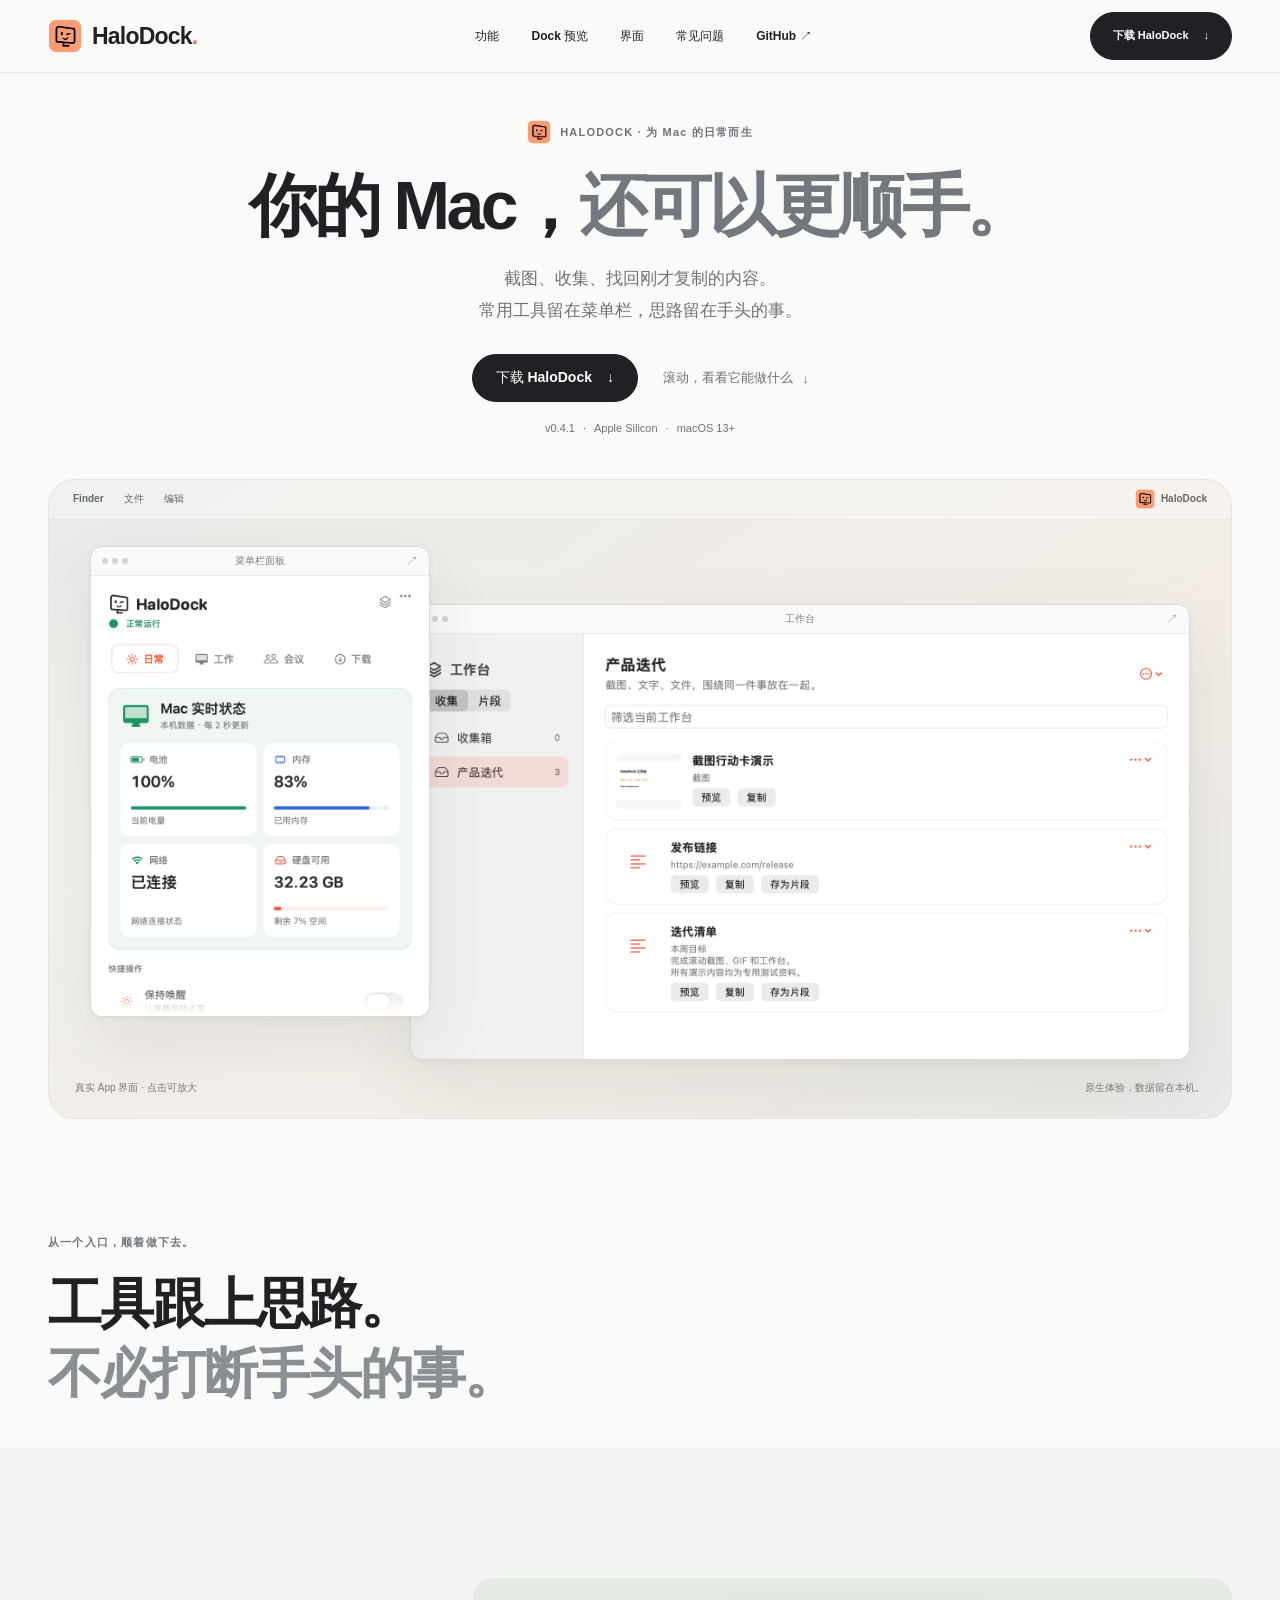
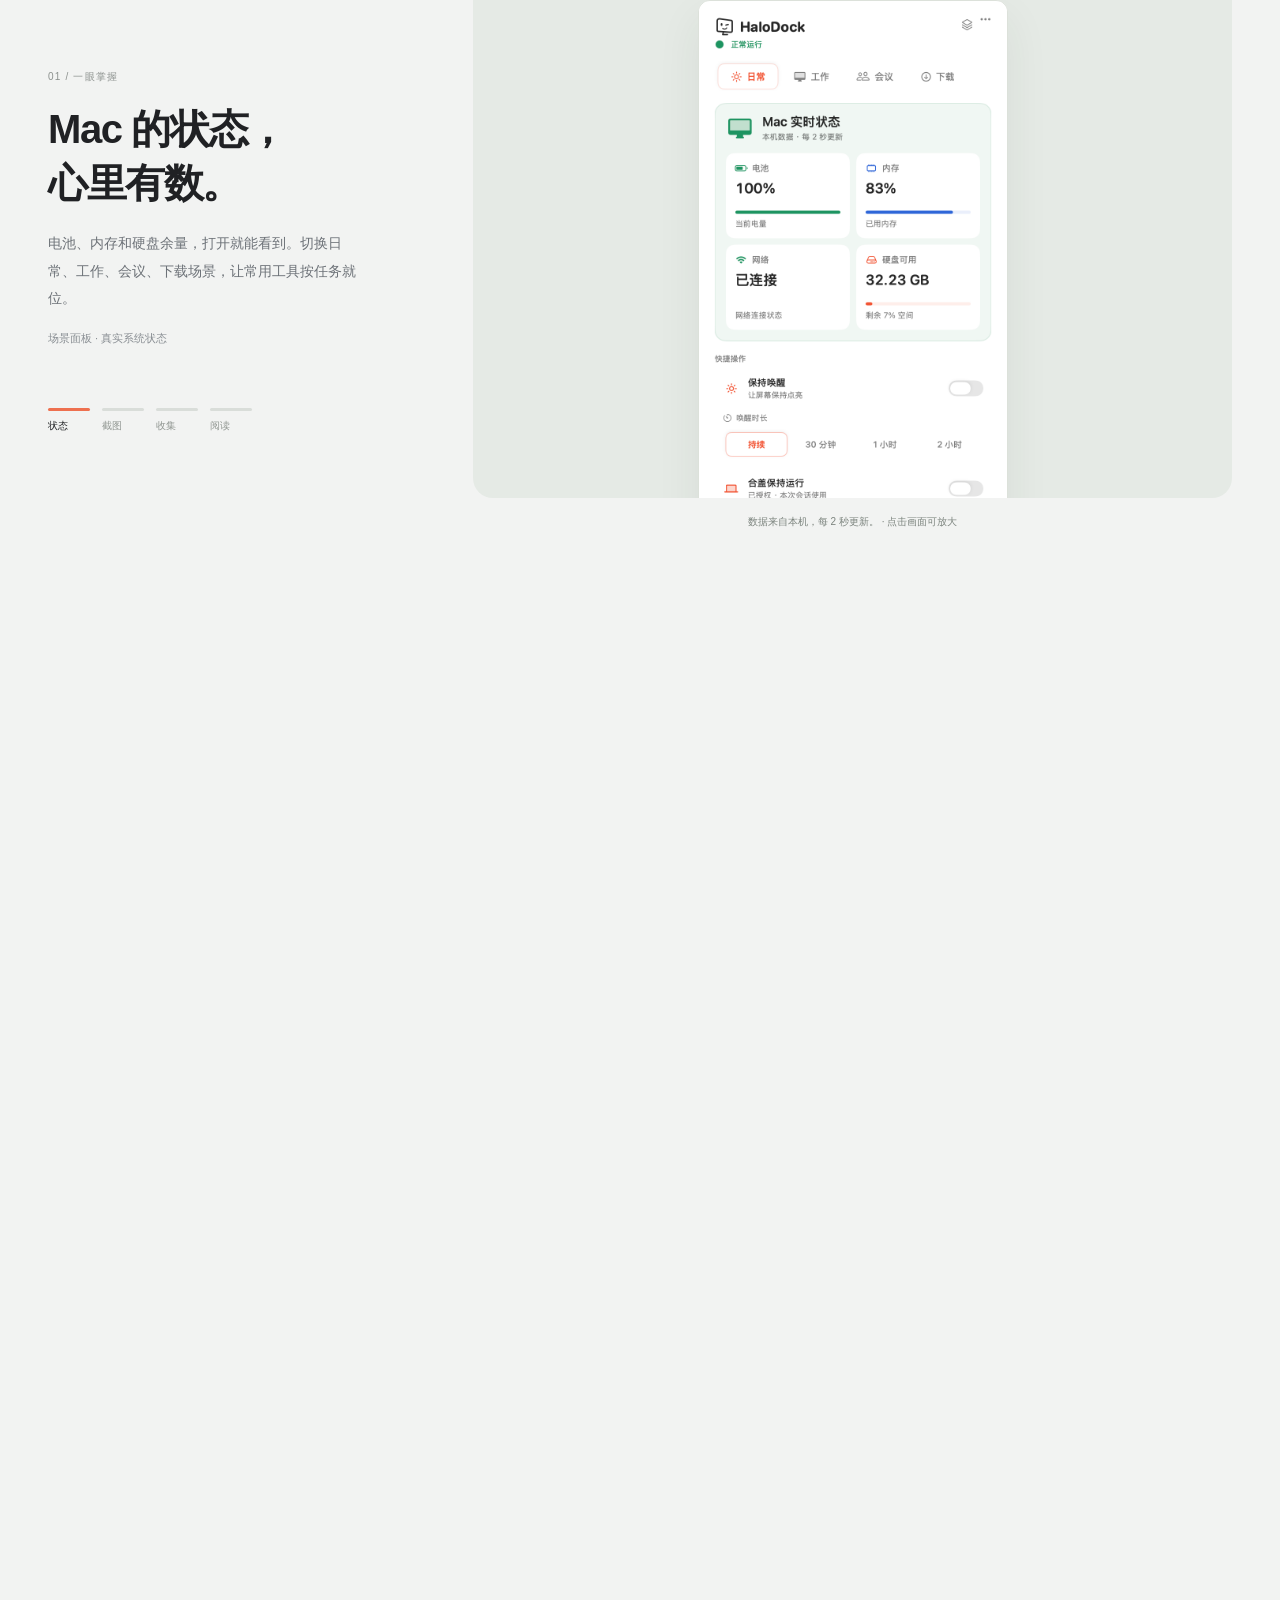
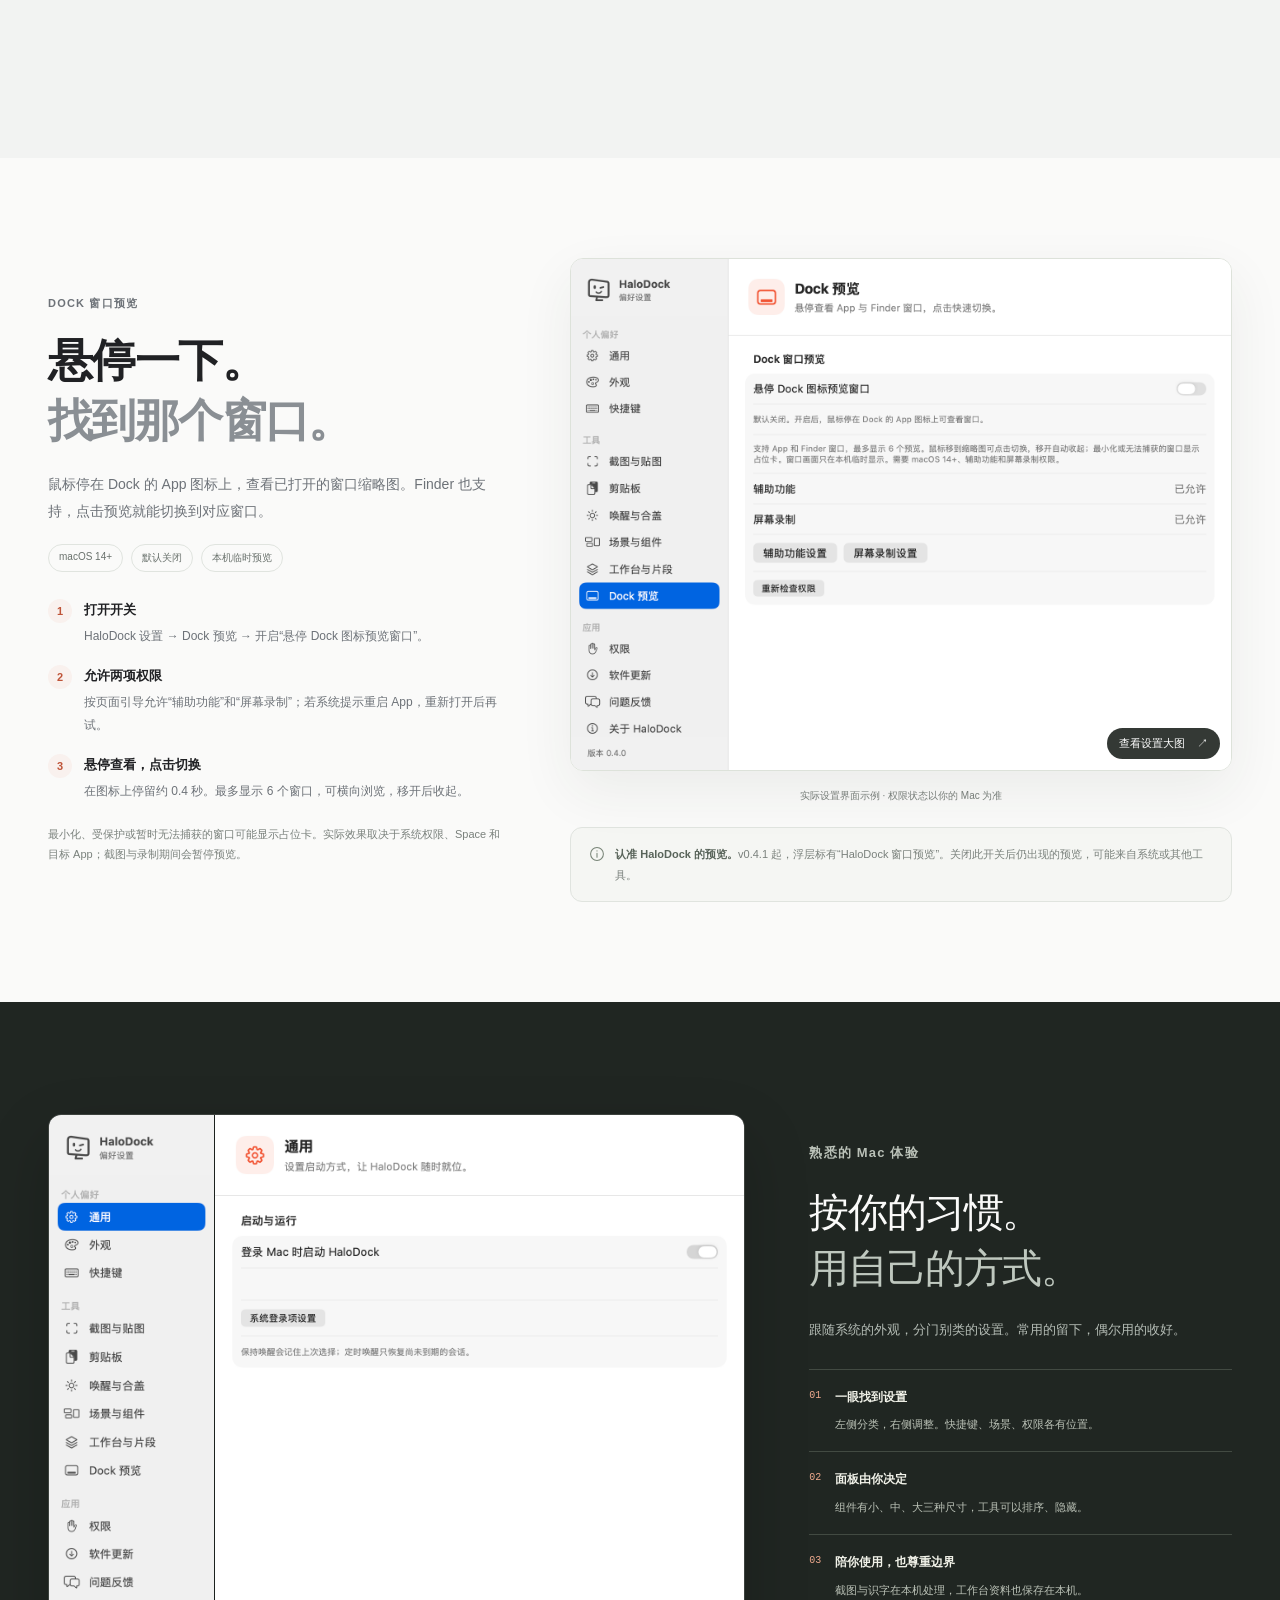
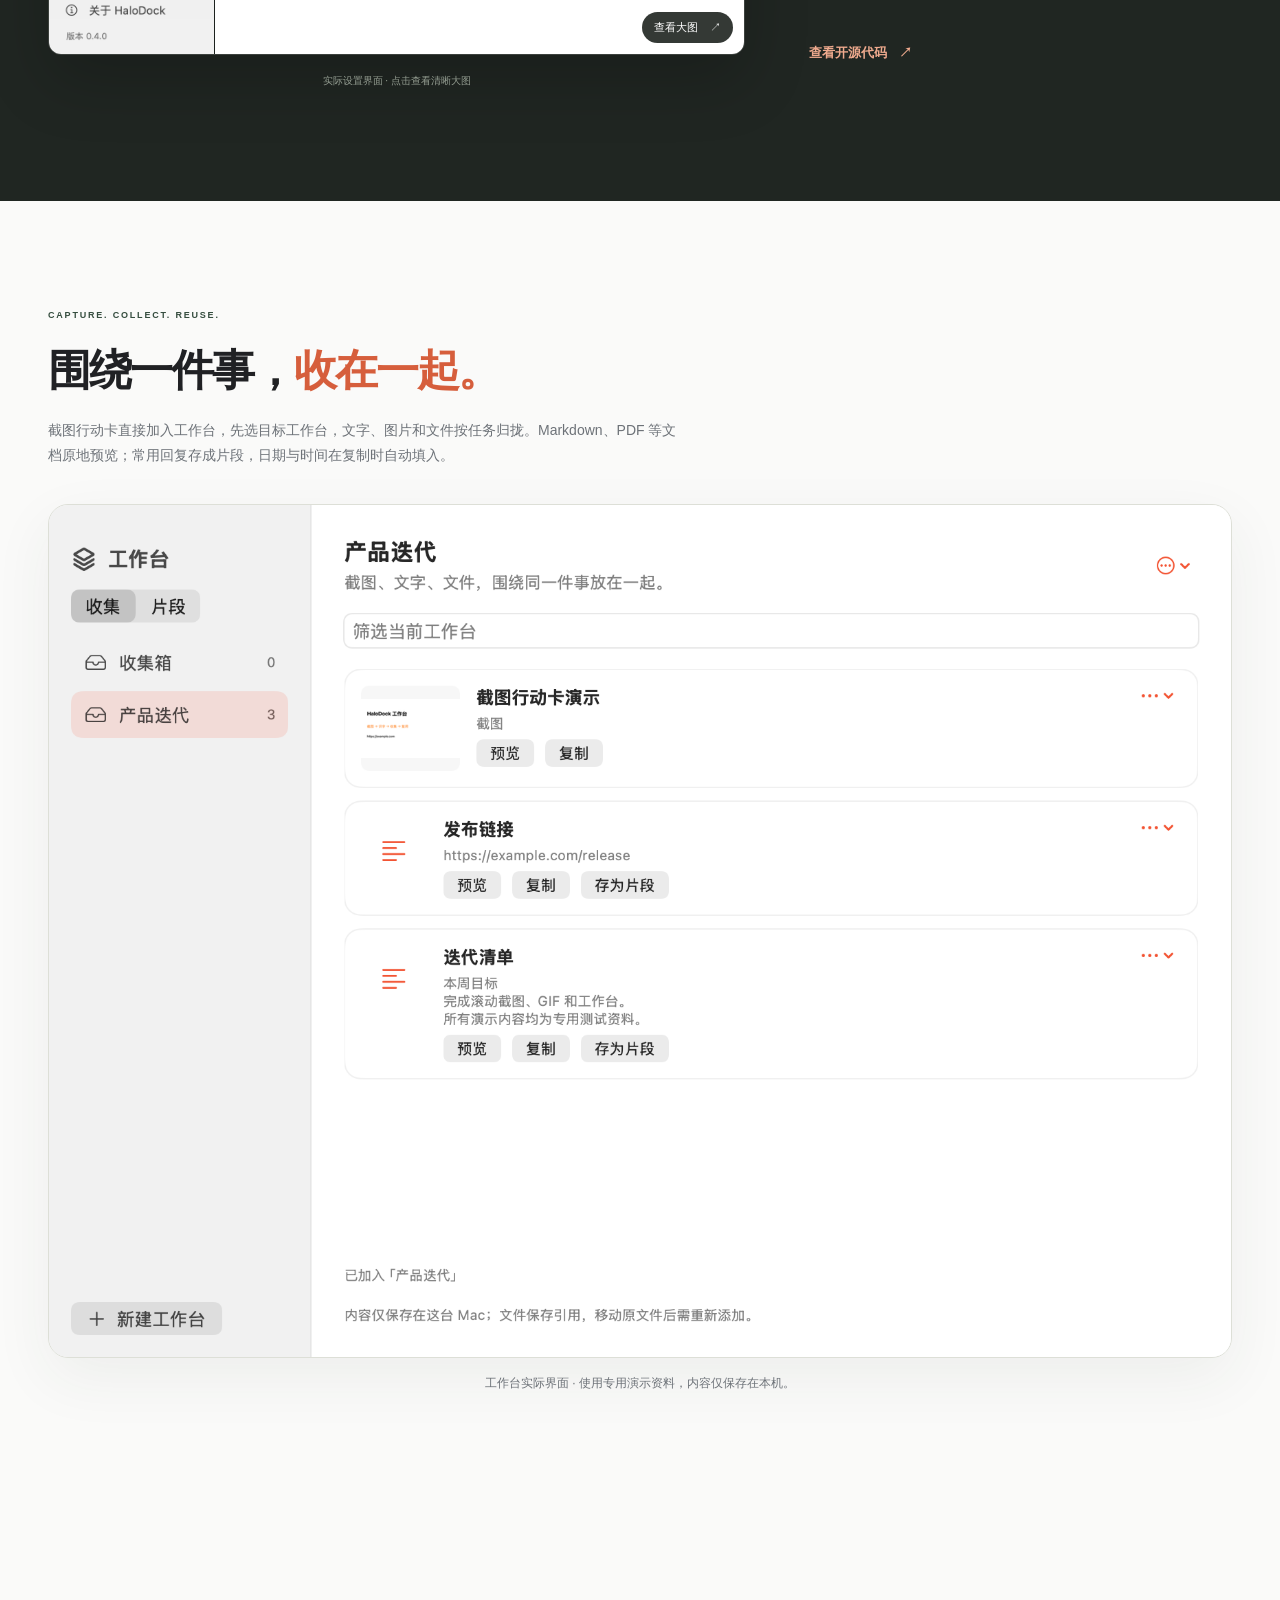
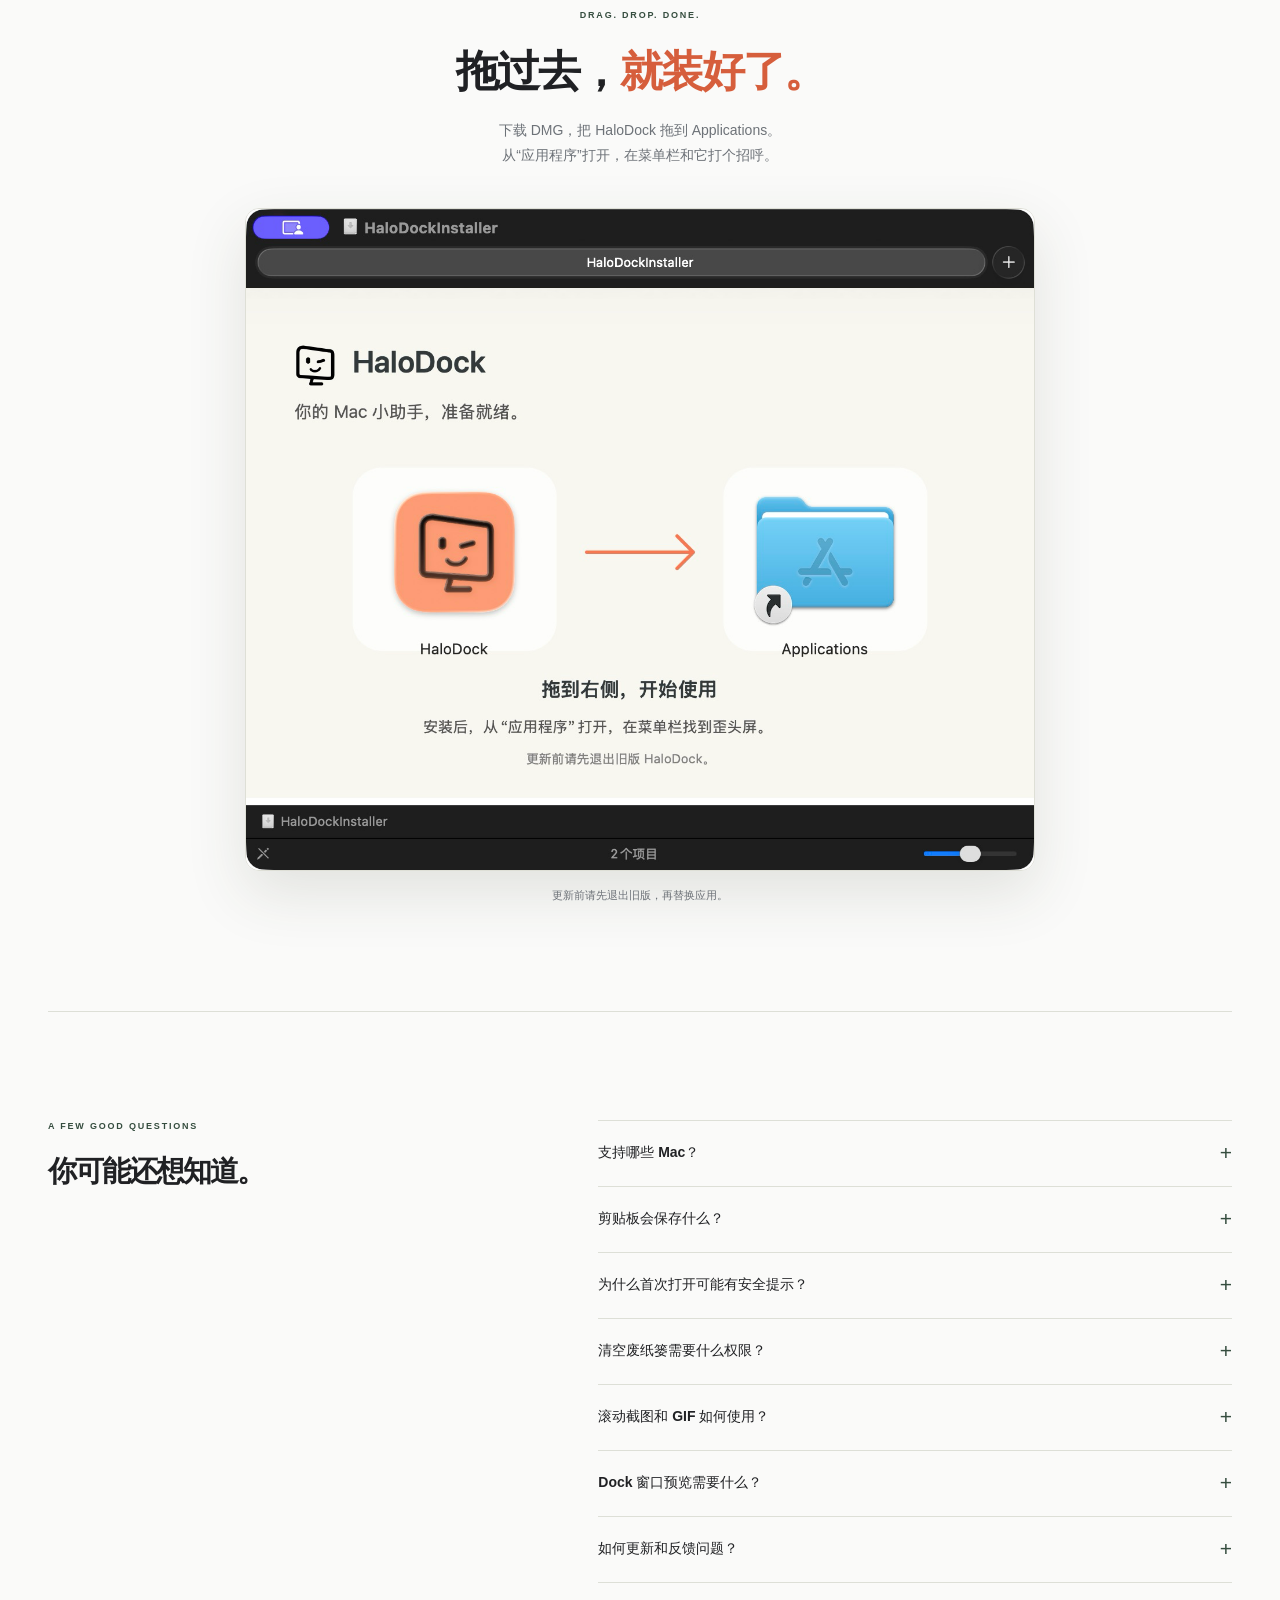
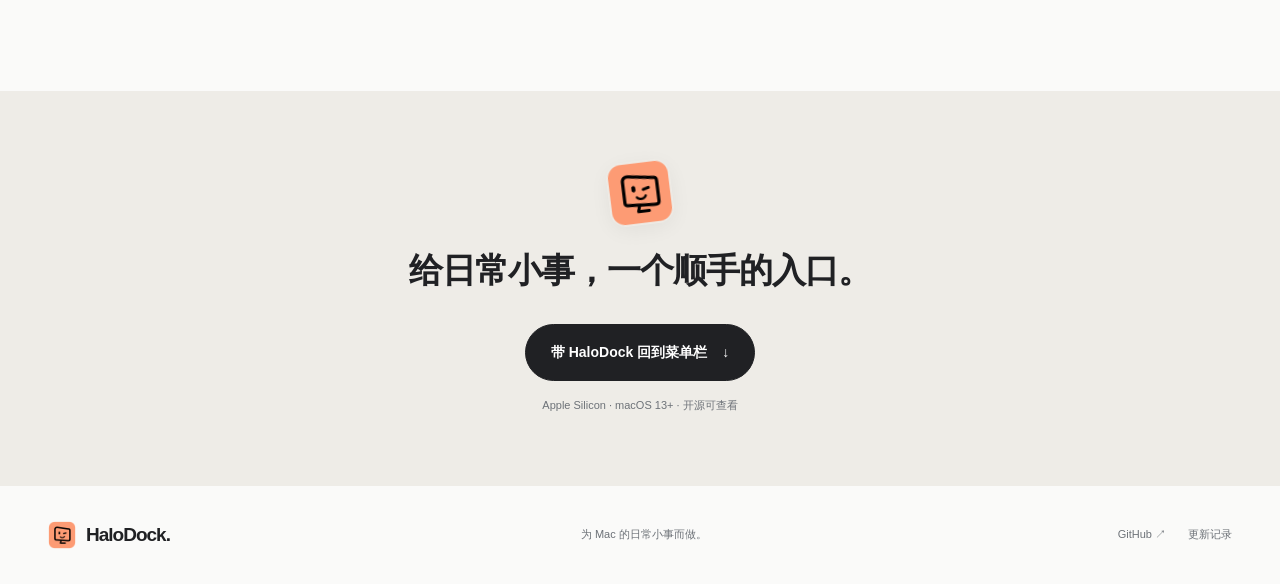
==== commit 39123293: "Add discoverable Dock preview setup and permission guide to website" ====
--- a/website/index.html
+++ b/website/index.html
@@ -3,15 +3,15 @@
 <head>
   <meta charset="UTF-8">
   <meta name="viewport" content="width=device-width, initial-scale=1">
-  <meta name="description" content="HaloDock，菜单栏里的轻量 Mac 工具箱。实时系统状态、剪贴板历史、保持唤醒和截图，常用小事一键完成。">
-  <meta name="halodock-release" content="v0.4.0">
+  <meta name="description" content="HaloDock，菜单栏里的轻量 Mac 工具箱。状态面板、截图与识字、工作台和 Dock 窗口预览，让常用操作顺手完成。">
+  <meta name="halodock-release" content="v0.4.1">
   <meta name="theme-color" content="#faf8f3">
   <meta property="og:title" content="HaloDock — 小事交给它。">
   <meta property="og:description" content="状态、复制、截图、保持唤醒。让 Mac 的日常小事顺手一点。">
   <meta property="og:image" content="https://huangzhuangjia.github.io/halodock/assets/logo.png">
   <link rel="icon" href="./assets/logo.png" type="image/png">
   <link rel="stylesheet" href="./style.css?v=0.4.0">
-  <link rel="stylesheet" href="./landing.css?v=0.4.0-2">
+  <link rel="stylesheet" href="./landing.css?v=0.4.1-dock">
   <title>HaloDock — 小事交给它。</title>
 </head>
 <body>
@@ -19,8 +19,8 @@
 <header class="nav-wrap">
   <nav class="nav shell" aria-label="主导航">
     <a href="#" class="wordmark" aria-label="HaloDock 首页"><img src="./assets/logo.png" width="34" height="34" alt=""><span>HaloDock<span class="wordmark-dot">.</span></span></a>
-    <div class="nav-links"><a href="#features">功能</a><a href="#inside">界面</a><a href="#faq">常见问题</a><a class="github-link" href="https://github.com/huangzhuangjia/halodock" target="_blank" rel="noopener">GitHub <span aria-hidden="true">↗</span></a></div>
-    <a class="button nav-download download-link" href="https://github.com/huangzhuangjia/halodock/releases/download/v0.4.0/HaloDock-0.4.0-macos-arm64.dmg">下载 HaloDock <span aria-hidden="true">↓</span></a>
+    <div class="nav-links"><a href="#features">功能</a><a href="#dock-preview">Dock 预览</a><a href="#inside">界面</a><a href="#faq">常见问题</a><a class="github-link" href="https://github.com/huangzhuangjia/halodock" target="_blank" rel="noopener">GitHub <span aria-hidden="true">↗</span></a></div>
+    <a class="button nav-download download-link" href="https://github.com/huangzhuangjia/halodock/releases/download/v0.4.1/HaloDock-0.4.1-macos-arm64.dmg">下载 HaloDock <span aria-hidden="true">↓</span></a>
   </nav>
 </header>
 <main id="main">
@@ -29,8 +29,8 @@
       <p class="launch-eyebrow"><img src="./assets/logo.png" width="24" height="24" alt="">HALODOCK · 为 Mac 的日常而生</p>
       <h1 id="launch-title">你的 Mac，<br><span>还可以更顺手。</span></h1>
       <p class="launch-description">截图、收集、找回刚才复制的内容。<br>常用工具留在菜单栏，思路留在手头的事。</p>
-      <div class="launch-actions"><a class="button primary download-link" href="https://github.com/huangzhuangjia/halodock/releases/download/v0.4.0/HaloDock-0.4.0-macos-arm64.dmg">下载 HaloDock <span aria-hidden="true">↓</span></a><a class="launch-secondary" href="#features">滚动，看看它能做什么 <span aria-hidden="true">↓</span></a></div>
-      <p class="download-meta"><span id="release-version">v0.4.0</span><span>·</span>Apple Silicon<span>·</span>macOS 13+</p>
+      <div class="launch-actions"><a class="button primary download-link" href="https://github.com/huangzhuangjia/halodock/releases/download/v0.4.1/HaloDock-0.4.1-macos-arm64.dmg">下载 HaloDock <span aria-hidden="true">↓</span></a><a class="launch-secondary" href="#features">滚动，看看它能做什么 <span aria-hidden="true">↓</span></a></div>
+      <p class="download-meta"><span id="release-version">v0.4.1</span><span>·</span>Apple Silicon<span>·</span>macOS 13+</p>
     </div>
     <div class="launch-product shell" data-reveal>
       <div class="product-canvas">
@@ -76,6 +76,26 @@
     </div>
   </section>
 
+  <section class="dock-preview section shell" id="dock-preview" aria-labelledby="dock-preview-heading">
+    <div class="dock-preview-copy" data-reveal>
+      <p class="launch-eyebrow">DOCK 窗口预览</p>
+      <h2 id="dock-preview-heading">悬停一下。<br><span>找到那个窗口。</span></h2>
+      <p class="dock-preview-description">鼠标停在 Dock 的 App 图标上，查看已打开的窗口缩略图。Finder 也支持，点击预览就能切换到对应窗口。</p>
+      <div class="dock-preview-requirements"><span>macOS 14+</span><span>默认关闭</span><span>本机临时预览</span></div>
+      <ol class="dock-preview-steps">
+        <li><span aria-hidden="true">1</span><div><strong>打开开关</strong><p>HaloDock 设置 → Dock 预览 → 开启“悬停 Dock 图标预览窗口”。</p></div></li>
+        <li><span aria-hidden="true">2</span><div><strong>允许两项权限</strong><p>按页面引导允许“辅助功能”和“屏幕录制”；若系统提示重启 App，重新打开后再试。</p></div></li>
+        <li><span aria-hidden="true">3</span><div><strong>悬停查看，点击切换</strong><p>在图标上停留约 0.4 秒。最多显示 6 个窗口，可横向浏览，移开后收起。</p></div></li>
+      </ol>
+      <p class="dock-preview-note">最小化、受保护或暂时无法捕获的窗口可能显示占位卡。实际效果取决于系统权限、Space 和目标 App；截图与录制期间会暂停预览。</p>
+    </div>
+    <figure class="dock-preview-settings" data-reveal>
+      <button class="image-button settings-enlarge" data-image-preview data-title="Dock 预览 · 开启方式与权限" aria-label="放大查看 Dock 预览设置和权限说明"><img src="./assets/dock-preview-settings.png" width="1600" height="1240" loading="lazy" alt="HaloDock 设置中的 Dock 预览分类，包含开启开关、权限状态和系统设置入口"><span class="enlarge-hint">查看设置大图 <span aria-hidden="true">↗</span></span></button>
+      <figcaption>实际设置界面示例 · 权限状态以你的 Mac 为准</figcaption>
+      <div class="dock-preview-identity"><svg viewBox="0 0 20 20" aria-hidden="true"><circle cx="10" cy="10" r="8"/><path d="M10 9v5m0-8v.2"/></svg><p><strong>认准 HaloDock 的预览。</strong>v0.4.1 起，浮层标有“HaloDock 窗口预览”。关闭此开关后仍出现的预览，可能来自系统或其他工具。</p></div>
+    </figure>
+  </section>
+
   <section class="inside section" id="inside"><div class="shell inside-grid">
     <figure class="settings-scene" data-reveal><button class="image-button settings-enlarge" data-image-preview data-title="HaloDock 设置 · 分类导航" aria-label="放大查看 HaloDock 设置界面"><img src="./assets/settings.png" width="1600" height="1240" loading="lazy" alt="HaloDock 设置：左侧分类导航，右侧对应选项"><span class="enlarge-hint">查看大图 <span aria-hidden="true">↗</span></span></button><figcaption class="scene-caption">实际设置界面 · 点击查看清晰大图</figcaption></figure>
     <div class="inside-copy" data-reveal><p class="launch-eyebrow">熟悉的 Mac 体验</p><h2>按你的习惯。<br><span>用自己的方式。</span></h2><p>跟随系统的外观，分门别类的设置。常用的留下，偶尔用的收好。</p><div class="detail-list"><div><span>01</span><p><strong>一眼找到设置</strong>左侧分类，右侧调整。快捷键、场景、权限各有位置。</p></div><div><span>02</span><p><strong>面板由你决定</strong>组件有小、中、大三种尺寸，工具可以排序、隐藏。</p></div><div><span>03</span><p><strong>陪你使用，也尊重边界</strong>截图与识字在本机处理，工作台资料也保存在本机。</p></div></div><a class="text-link" href="https://github.com/huangzhuangjia/halodock" target="_blank" rel="noopener">查看开源代码 <span aria-hidden="true">↗</span></a></div>
@@ -93,11 +113,11 @@
     <details><summary>为什么首次打开可能有安全提示？<span aria-hidden="true">+</span></summary><p>当前版本为 ad-hoc 签名，尚未经过 Apple Developer ID 签名与公证。如果系统阻止打开，请查看“系统设置 → 隐私与安全性”的对应提示。源码和每版 SHA-256 校验文件均在 GitHub 提供。</p></details>
     <details><summary>清空废纸篓需要什么权限？<span aria-hidden="true">+</span></summary><p>需要允许 HaloDock 通过“自动化”控制 Finder。首次确认清空时系统会请求授权；若已拒绝，App 提供“前往设置”入口。清空属于永久删除，操作前会再次确认。</p></details>
     <details><summary>滚动截图和 GIF 如何使用？<span aria-hidden="true">+</span></summary><p>选区后在底部工具栏点击对应操作。滚动截图点击开始后，在选区内缓慢滚动，停稳后自动拼接；可暂停，完成后预览、保存或选择目标工作台。最多 120 段，动态内容可能无法匹配。GIF 有 3 秒倒计时，最长 15 秒，不录制声音。完成后可保存或加入工作台。</p></details>
-    <details><summary>Dock 窗口预览需要什么？<span aria-hidden="true">+</span></summary><p>在 App 设置的“Dock 预览”中主动开启，默认关闭。需要 macOS 14+、辅助功能与屏幕录制权限。悬停 App 或 Finder 图标后查看窗口，点击缩略图切换；无法捕获的窗口显示占位卡。预览仅在本机临时显示，实际效果取决于系统权限和窗口状态。</p></details>
+    <details><summary>Dock 窗口预览需要什么？<span aria-hidden="true">+</span></summary><p>在 App 设置的“Dock 预览”中主动开启，默认关闭。需要 macOS 14+、辅助功能与屏幕录制权限。悬停 App 或 Finder 图标后查看窗口，点击缩略图切换；无法捕获的窗口显示占位卡。预览仅在本机临时显示，实际效果取决于系统权限和窗口状态。<a href="#dock-preview">查看开启步骤与权限说明</a>。</p></details>
     <details><summary>如何更新和反馈问题？<span aria-hidden="true">+</span></summary><p>从 GitHub Releases 下载新版 DMG，退出旧版后替换安装。App 内“设置 → 软件更新”提供更新入口（v0.1.4 起）；v0.1.6 起支持 App 内显示进度并自动替换，完成后短暂重启。旧版首次升级到 v0.1.6 仍需手动安装。遇到问题可从 App“设置 → 问题反馈”整理草稿，或前往 <a href="https://github.com/huangzhuangjia/halodock/issues" target="_blank" rel="noopener">GitHub Issues</a>，附上 macOS、App 版本和复现步骤，截图前隐藏私人内容。</p></details>
   </div></section>
 
-  <section class="download-section"><div class="shell download-inner"><img src="./assets/logo.png" width="88" height="88" loading="lazy" alt="歪头屏小伙伴"><h2>给日常小事，<br class="mobile-only">一个顺手的入口。</h2><a class="button primary download-link" href="https://github.com/huangzhuangjia/halodock/releases/download/v0.4.0/HaloDock-0.4.0-macos-arm64.dmg">带 HaloDock 回到菜单栏 <span aria-hidden="true">↓</span></a><p>Apple Silicon · macOS 13+ · 开源可查看</p></div></section>
+  <section class="download-section"><div class="shell download-inner"><img src="./assets/logo.png" width="88" height="88" loading="lazy" alt="歪头屏小伙伴"><h2>给日常小事，<br class="mobile-only">一个顺手的入口。</h2><a class="button primary download-link" href="https://github.com/huangzhuangjia/halodock/releases/download/v0.4.1/HaloDock-0.4.1-macos-arm64.dmg">带 HaloDock 回到菜单栏 <span aria-hidden="true">↓</span></a><p>Apple Silicon · macOS 13+ · 开源可查看</p></div></section>
 </main>
 <footer class="footer shell"><a class="wordmark" href="#"><img src="./assets/logo.png" width="28" height="28" alt=""><span>HaloDock.</span></a><p>为 Mac 的日常小事而做。</p><div><a href="https://github.com/huangzhuangjia/halodock" target="_blank" rel="noopener">GitHub ↗</a><a href="https://github.com/huangzhuangjia/halodock/releases/latest">更新记录</a></div></footer>
 <script src="./app.js?v=0.4.0-2" defer></script>
--- a/website/landing.css
+++ b/website/landing.css
@@ -218,3 +218,27 @@
   .story-visual { justify-content:flex-start; padding-top:12px; }
   .story-status { padding-top:0; }
 }
+
+/* Dock previews: discoverable setup, requirements and ownership. */
+.dock-preview { display:grid; grid-template-columns:minmax(0,.9fr) minmax(0,1.3fr); align-items:center; gap:64px; padding-block:100px; }
+.dock-preview .launch-eyebrow { justify-content:flex-start; }
+.dock-preview h2 { font-size:clamp(32px,3.5vw,46px); line-height:1.35; letter-spacing:-1.6px; font-weight:600; margin:18px 0 20px; }
+.dock-preview h2>span { color:#8a8f94; }
+.dock-preview-description { color:var(--muted); font-size:14px; line-height:1.95; }
+.dock-preview-requirements { display:flex; flex-wrap:wrap; gap:8px; margin-top:19px; }
+.dock-preview-requirements span { padding:6px 10px; border-radius:20px; border:1px solid #e0e4df; color:#69716c; font-size:10px; }
+.dock-preview-steps { list-style:none; padding:0; margin:27px 0 22px; display:flex; flex-direction:column; gap:18px; }
+.dock-preview-steps li { display:flex; align-items:flex-start; gap:12px; }
+.dock-preview-steps li>span { flex:none; width:24px; height:24px; border-radius:50%; background:#ee704f10; color:#bf5438; display:grid; place-items:center; font-size:11px; font-weight:600; }
+.dock-preview-steps strong { display:block; font-size:13px; font-weight:600; line-height:1.7; }
+.dock-preview-steps p { color:var(--muted); font-size:12px; line-height:1.85; margin-top:4px; }
+.dock-preview-note { font-size:11px; color:#7a817c; line-height:1.85; }
+.dock-preview-settings { min-width:0; }
+.dock-preview-settings .settings-enlarge>img { border-color:#dde2da; box-shadow:0 20px 55px #25332612; }
+.dock-preview-settings figcaption { font-size:10px; color:#7a817c; text-align:center; line-height:1.7; margin-top:16px; }
+.dock-preview-identity { display:flex; align-items:flex-start; gap:10px; padding:16px 18px; margin-top:23px; border:1px solid #e0e4df; border-radius:12px; background:#f5f6f3; }
+.dock-preview-identity>svg { flex:none; width:16px; height:16px; margin-top:2px; fill:none; stroke:#788477; stroke-width:1.3; stroke-linecap:round; }
+.dock-preview-identity p { font-size:11px; color:#7a817c; line-height:1.85; }
+.dock-preview-identity strong { color:#59645a; font-weight:600; }
+@media(max-width:1000px) { .dock-preview { gap:35px; grid-template-columns:minmax(0,1fr) minmax(0,1.15fr); } }
+@media(max-width:760px) { .dock-preview { display:flex; flex-direction:column; align-items:stretch; gap:30px; padding-block:65px; } .dock-preview h2 { font-size:34px; } .dock-preview-description { font-size:13px; } .dock-preview-steps { margin-block:22px; } }
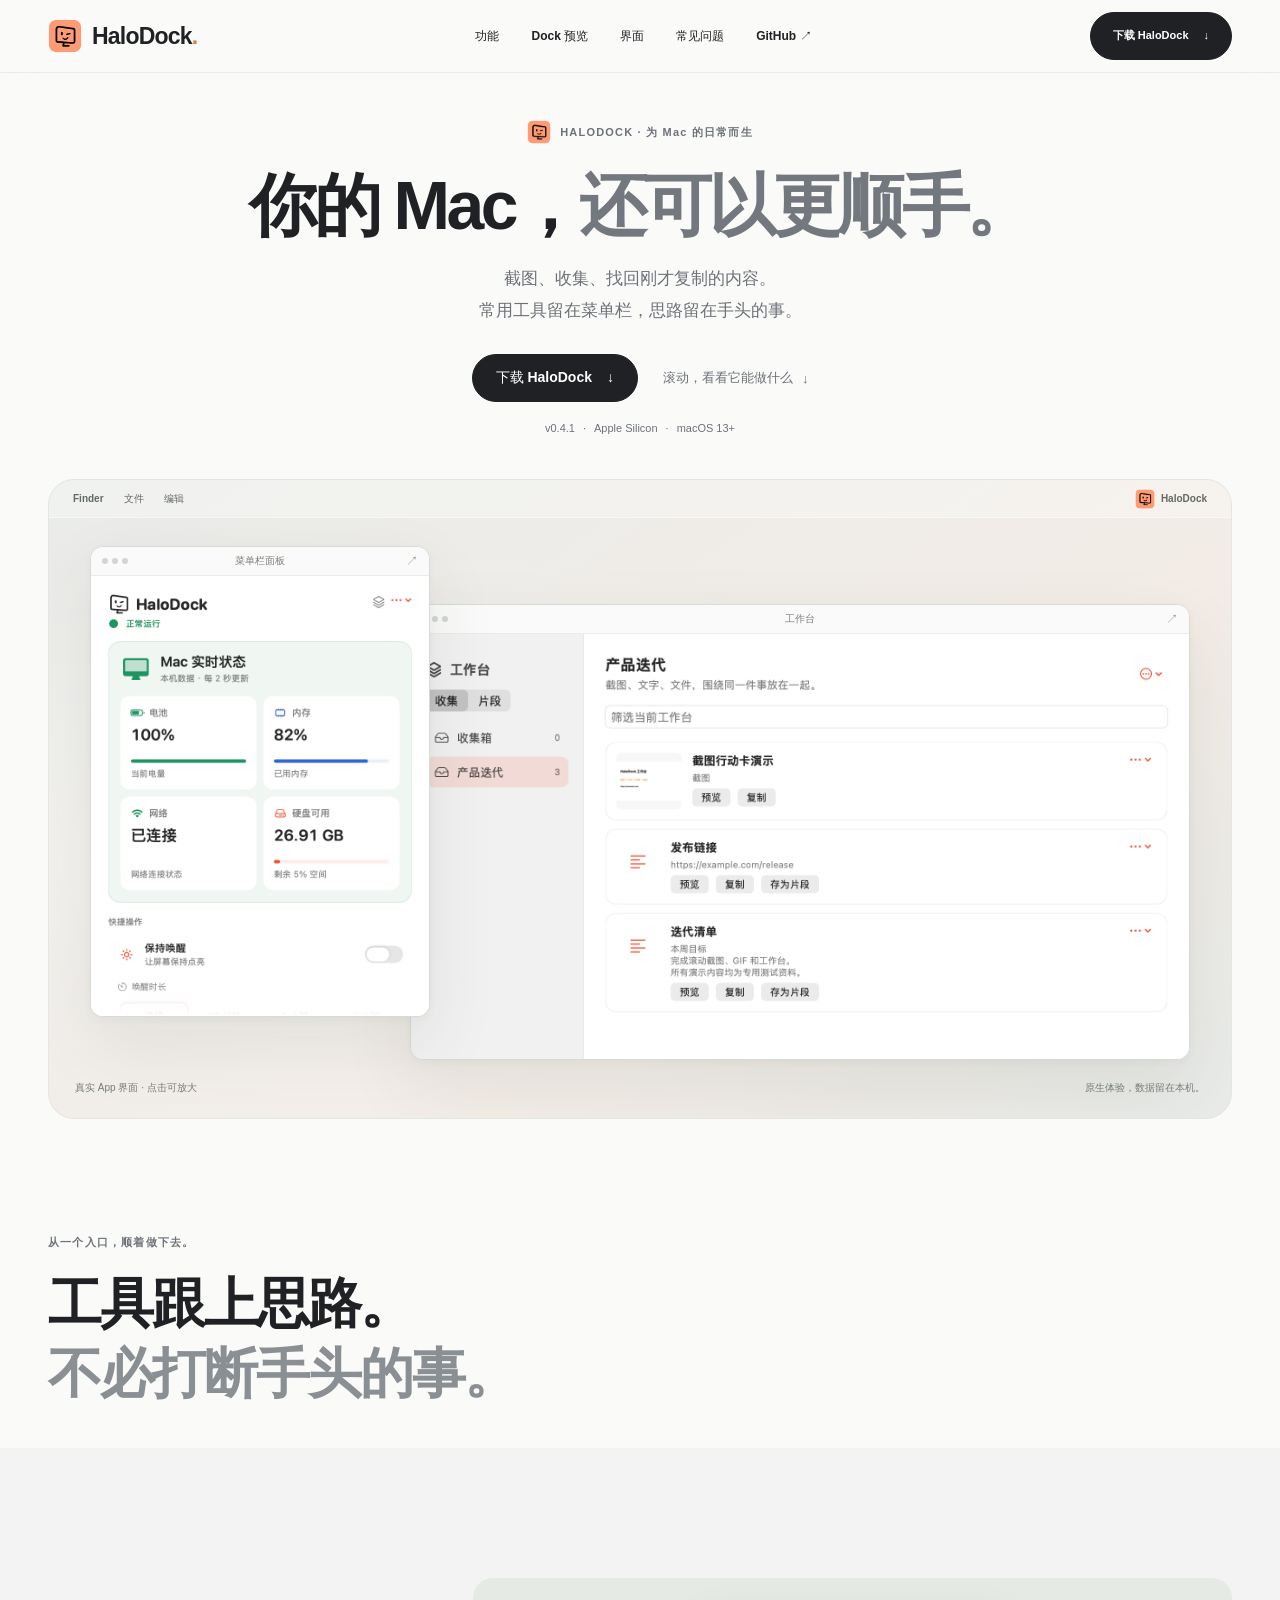
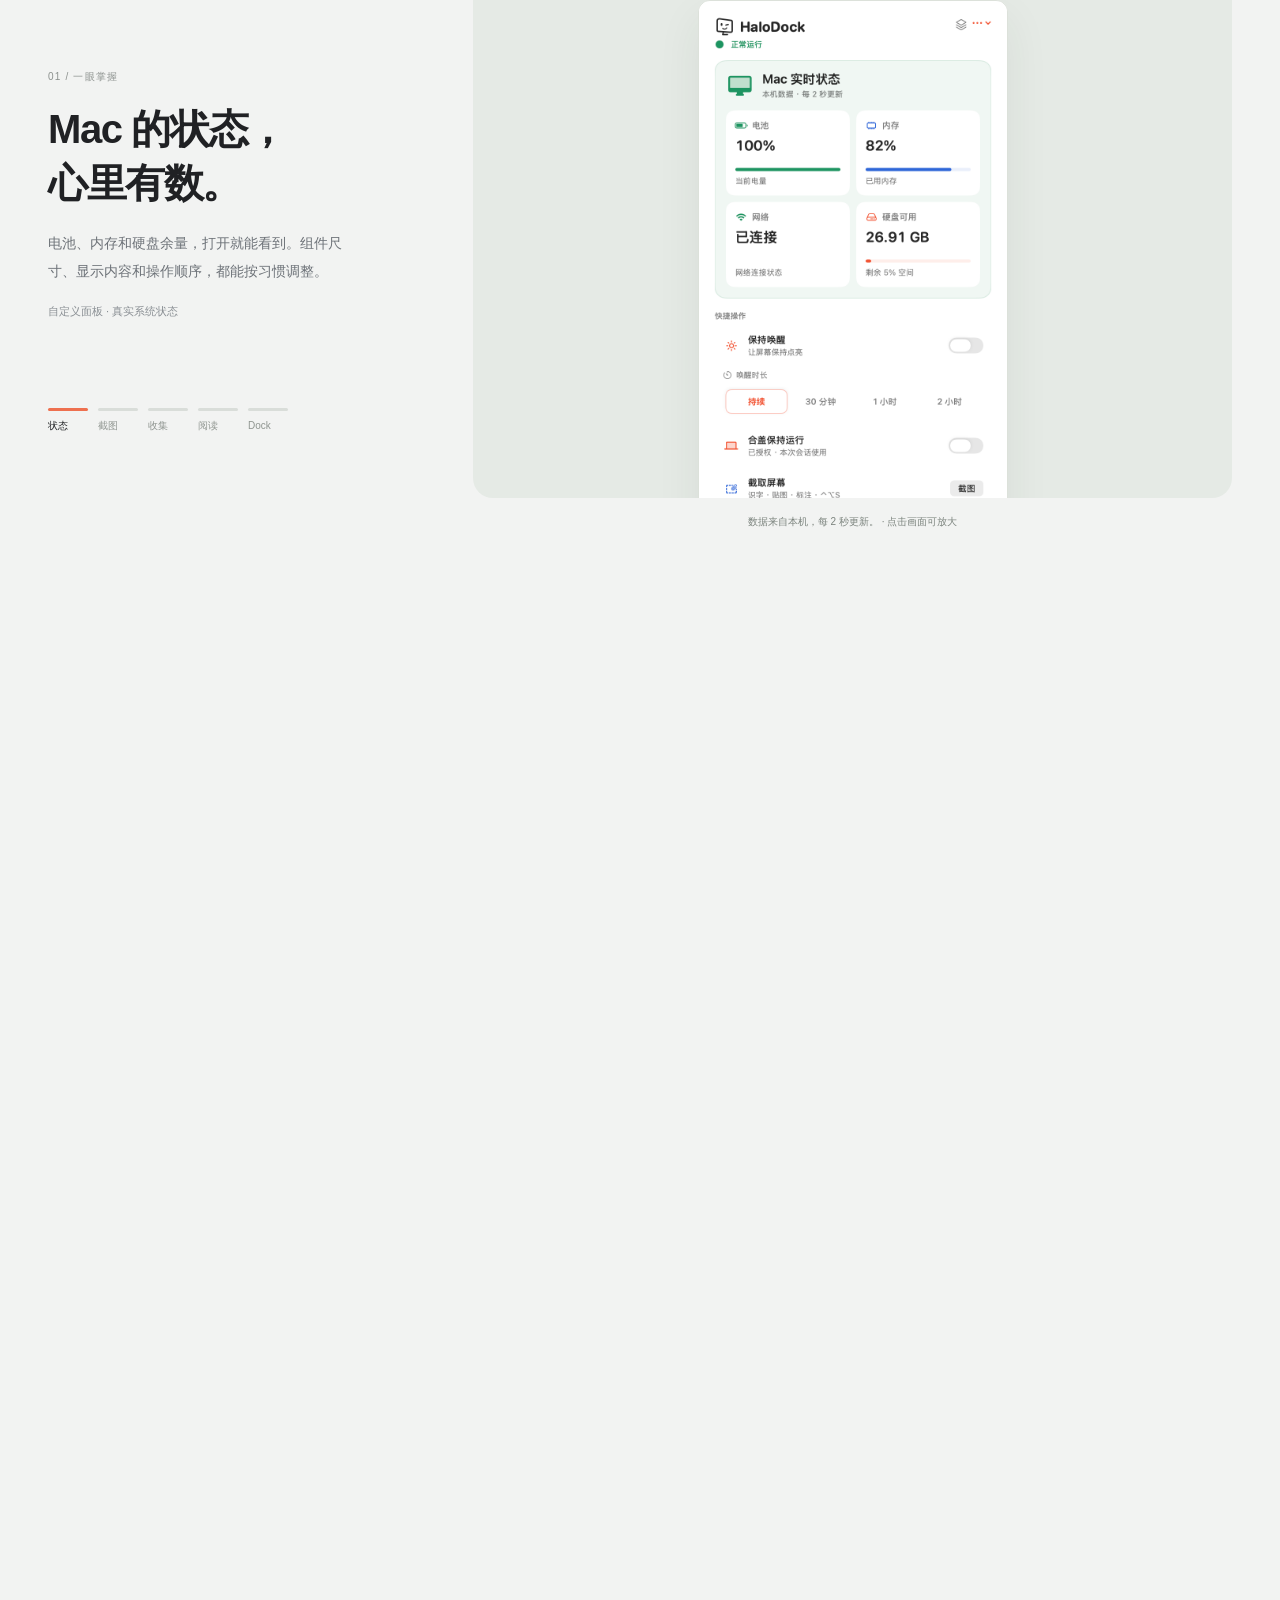
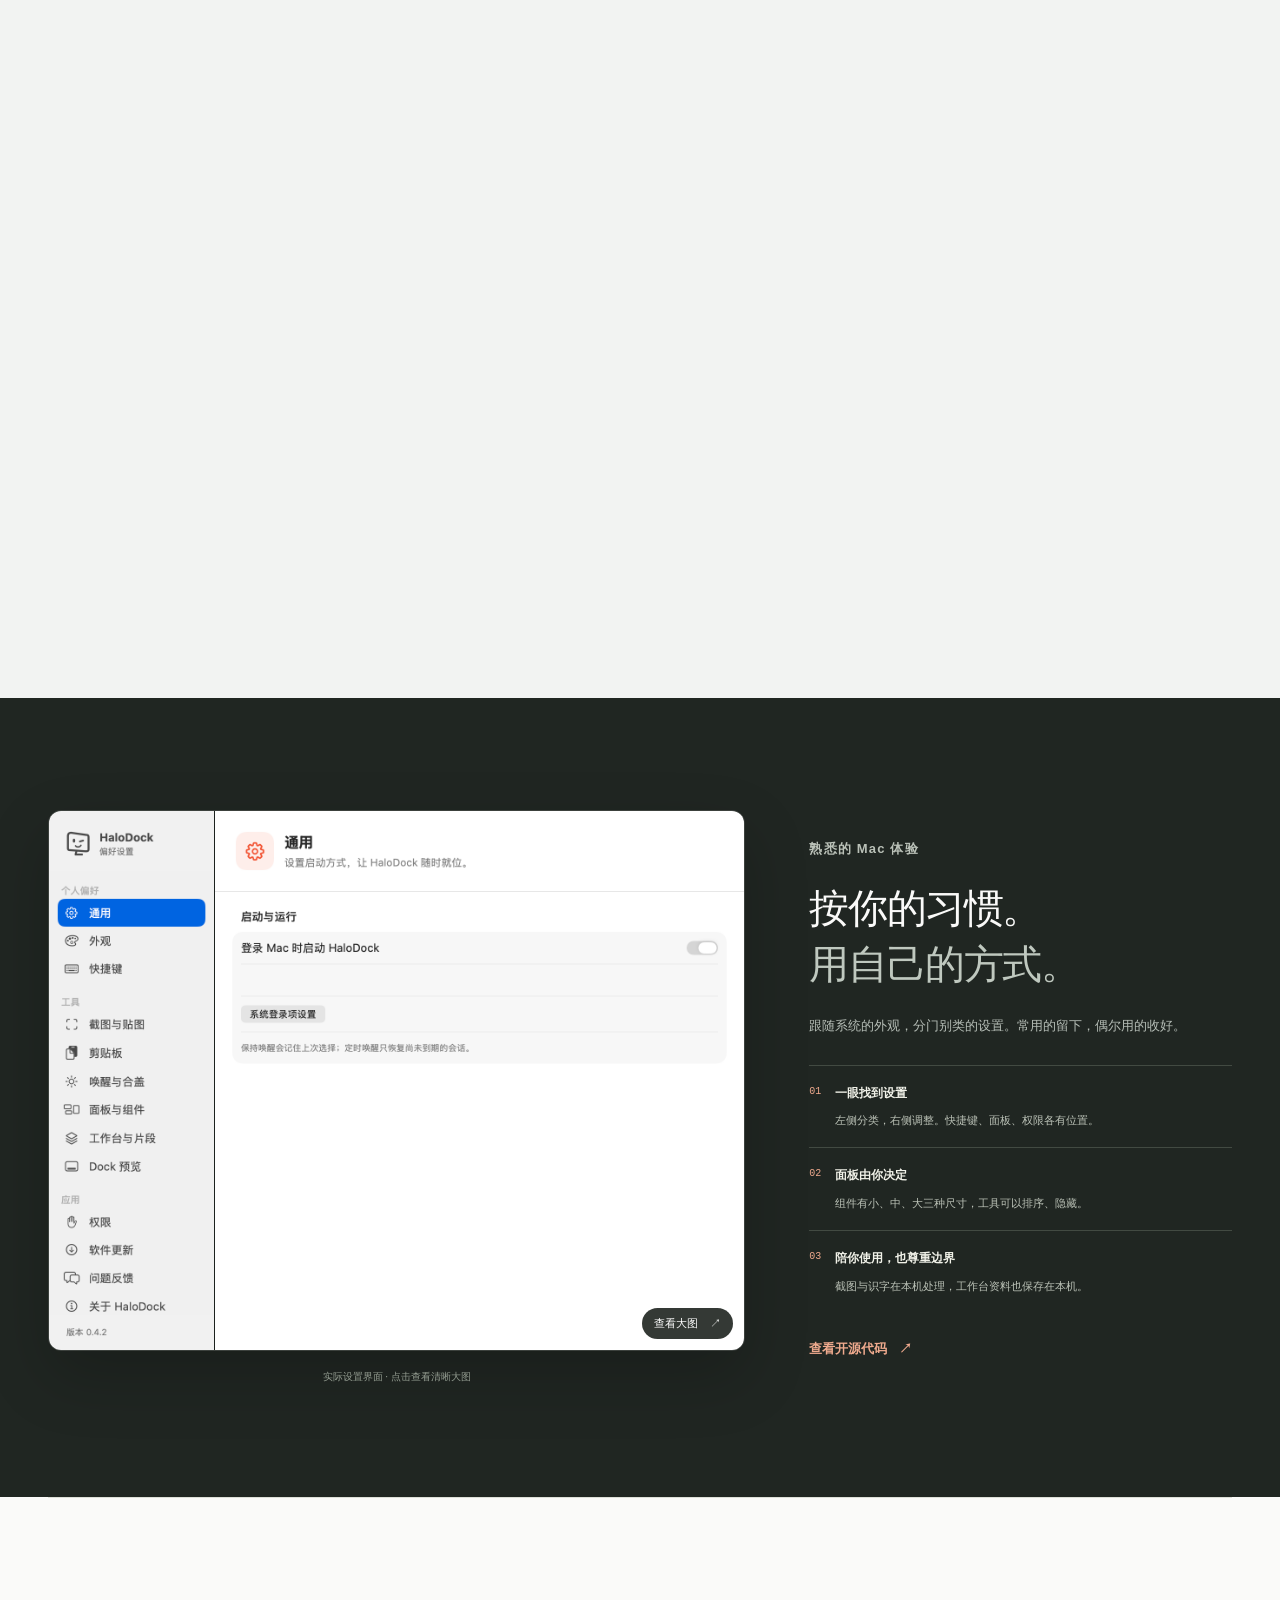
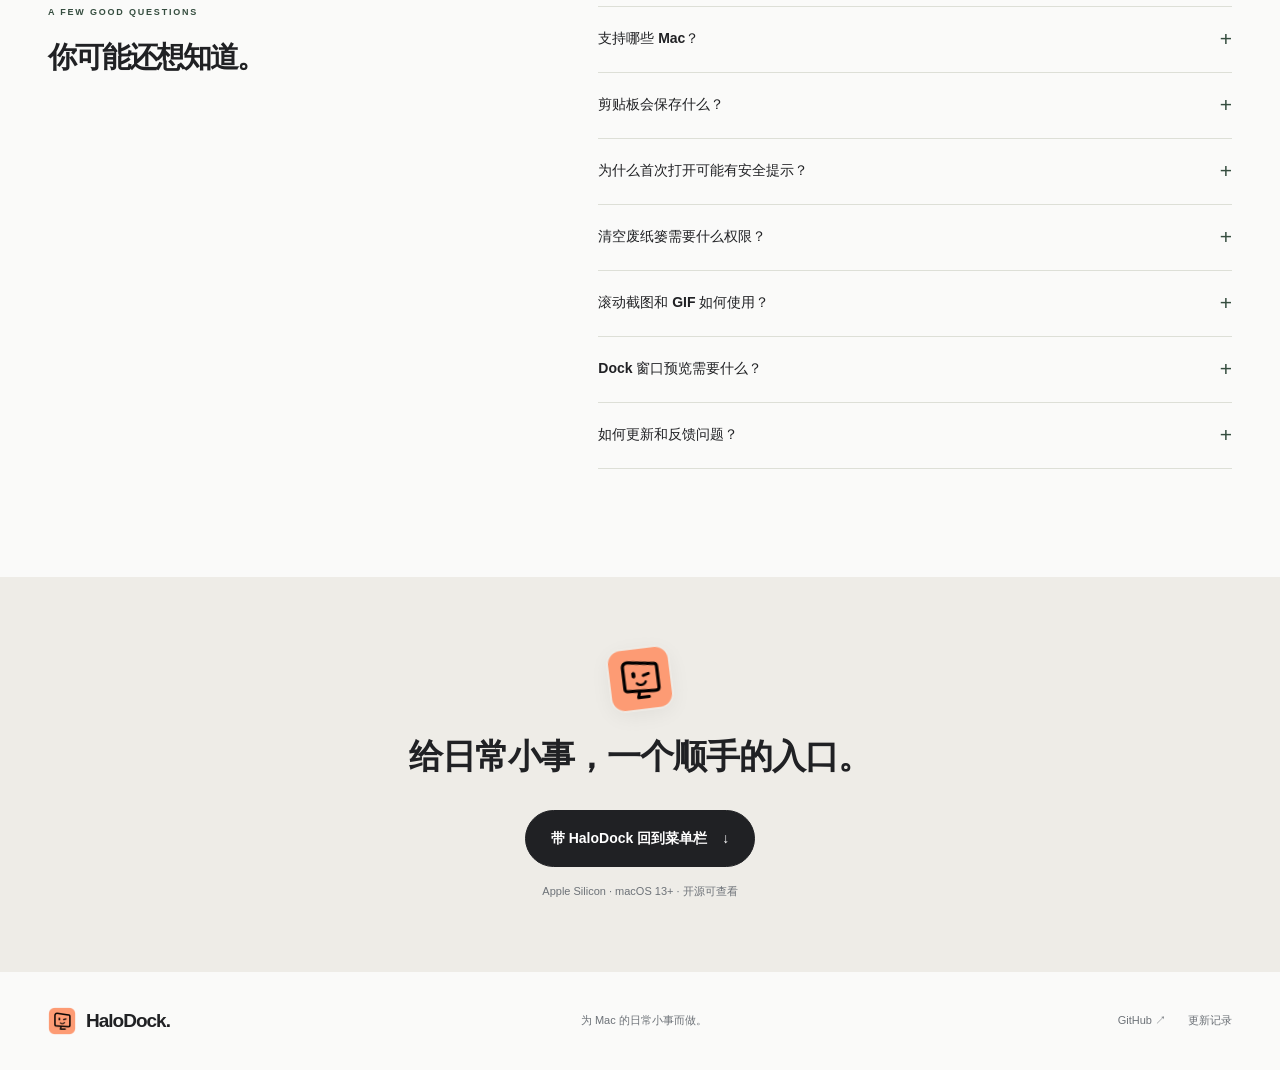
==== commit f416dccd: "Simplify panel, render collected Markdown and capture scrolling frames continuously" ====
--- a/website/index.html
+++ b/website/index.html
@@ -11,7 +11,7 @@
   <meta property="og:image" content="https://huangzhuangjia.github.io/halodock/assets/logo.png">
   <link rel="icon" href="./assets/logo.png" type="image/png">
   <link rel="stylesheet" href="./style.css?v=0.4.0">
-  <link rel="stylesheet" href="./landing.css?v=0.4.1-dock">
+  <link rel="stylesheet" href="./landing.css?v=0.4.1-story5">
   <title>HaloDock — 小事交给它。</title>
 </head>
 <body>
@@ -54,16 +54,18 @@
       <div class="story-sticky shell">
         <div class="story-copy">
           <div class="story-pages">
-            <article class="story-page is-active" data-story-page="0"><span class="story-number">01 / 一眼掌握</span><h3>Mac 的状态，<br>心里有数。</h3><p>电池、内存和硬盘余量，打开就能看到。切换日常、工作、会议、下载场景，让常用工具按任务就位。</p><span class="story-note">场景面板 · 真实系统状态</span></article>
+            <article class="story-page is-active" data-story-page="0"><span class="story-number">01 / 一眼掌握</span><h3>Mac 的状态，<br>心里有数。</h3><p>电池、内存和硬盘余量，打开就能看到。组件尺寸、显示内容和操作顺序，都能按习惯调整。</p><span class="story-note">自定义面板 · 真实系统状态</span></article>
             <article class="story-page" data-story-page="1"><span class="story-number">02 / 顺手处理</span><h3>截下来。<br>接着就能做。</h3><p>选好范围，原地标注、识字或贴到桌面。想留下整段内容？滚动截图和 GIF，也在同一条工具栏里。</p><span class="story-note">截图行动卡 · 本机识字</span></article>
             <article class="story-page" data-story-page="2"><span class="story-number">03 / 放在一起</span><h3>围绕一件事，<br>收在一个地方。</h3><p>把截图、文字和文件收进同一个工作台。选择目标再保存，常用回复还能变成随时复制的文本片段。</p><span class="story-note">工作台 · 快捷文本片段</span></article>
             <article class="story-page" data-story-page="3"><span class="story-number">04 / 接着阅读</span><h3>资料在眼前。<br>思路连起来。</h3><p>Markdown 直接看排版，代码可看源码，PDF 原地阅读。需要的时候再导出、复制，继续手头的工作。</p><span class="story-note">文档预览 · Markdown 导出</span></article>
+            <article class="story-page" data-story-page="4" id="dock-preview"><span class="story-number">05 / 快速切换</span><h3>悬停一下。<br>找到那个窗口。</h3><p>鼠标停在 Dock 的 App 或 Finder 图标上，查看窗口缩略图，点击就能切换。</p><span class="story-note">设置 → Dock 预览开启<br>macOS 14+ · 需辅助功能与屏幕录制权限</span></article>
           </div>
           <div class="story-controls" role="group" aria-label="功能介绍章节">
             <button type="button" data-story-jump="0" aria-label="查看状态面板" aria-pressed="true"><span></span>状态</button>
             <button type="button" data-story-jump="1" aria-label="查看截图功能" aria-pressed="false"><span></span>截图</button>
             <button type="button" data-story-jump="2" aria-label="查看工作台" aria-pressed="false"><span></span>收集</button>
             <button type="button" data-story-jump="3" aria-label="查看文档预览" aria-pressed="false"><span></span>阅读</button>
+            <button type="button" data-story-jump="4" aria-label="查看 Dock 预览" aria-pressed="false"><span></span>Dock</button>
           </div>
         </div>
         <div class="story-visuals" aria-live="off">
@@ -71,48 +73,23 @@
           <figure class="story-visual story-capture" data-story-visual="1"><button class="image-button" data-image-preview data-title="截图行动卡" aria-label="放大查看截图行动卡"><img src="./assets/screenshot-actions.png" width="2400" height="1600" alt="选区内识字、标注、滚动截图和 GIF 入口"></button><figcaption>选区内继续操作，无需进入第二个编辑页面。</figcaption></figure>
           <figure class="story-visual story-workbench" data-story-visual="2"><button class="image-button" data-image-preview data-title="工作台" aria-label="放大查看工作台"><img src="./assets/workbench.png" width="1720" height="1240" alt="工作台里的截图、文字与发布资料"></button><figcaption>围绕任务整理，重启之后还在。</figcaption></figure>
           <figure class="story-visual story-markdown" data-story-visual="3"><button class="image-button" data-image-preview data-title="Markdown 文档预览" aria-label="放大查看 Markdown 文档预览"><img src="./assets/markdown.png" width="1720" height="1240" alt="Markdown 文件的标题、列表、代码块和表格预览"></button><figcaption>本机预览，支持排版与源码切换。</figcaption></figure>
+          <figure class="story-visual story-dock" data-story-visual="4"><button class="image-button" data-image-preview data-title="Dock 预览 · 开启与权限" aria-label="放大查看 Dock 预览设置和权限说明"><img src="./assets/dock-preview-settings.png" width="1600" height="1240" alt="Dock 预览设置，包含开启开关和两项权限入口"></button><figcaption>默认关闭 · 无法捕获的窗口显示占位卡，效果以实际窗口状态为准。</figcaption></figure>
         </div>
       </div>
     </div>
   </section>
 
-  <section class="dock-preview section shell" id="dock-preview" aria-labelledby="dock-preview-heading">
-    <div class="dock-preview-copy" data-reveal>
-      <p class="launch-eyebrow">DOCK 窗口预览</p>
-      <h2 id="dock-preview-heading">悬停一下。<br><span>找到那个窗口。</span></h2>
-      <p class="dock-preview-description">鼠标停在 Dock 的 App 图标上，查看已打开的窗口缩略图。Finder 也支持，点击预览就能切换到对应窗口。</p>
-      <div class="dock-preview-requirements"><span>macOS 14+</span><span>默认关闭</span><span>本机临时预览</span></div>
-      <ol class="dock-preview-steps">
-        <li><span aria-hidden="true">1</span><div><strong>打开开关</strong><p>HaloDock 设置 → Dock 预览 → 开启“悬停 Dock 图标预览窗口”。</p></div></li>
-        <li><span aria-hidden="true">2</span><div><strong>允许两项权限</strong><p>按页面引导允许“辅助功能”和“屏幕录制”；若系统提示重启 App，重新打开后再试。</p></div></li>
-        <li><span aria-hidden="true">3</span><div><strong>悬停查看，点击切换</strong><p>在图标上停留约 0.4 秒。最多显示 6 个窗口，可横向浏览，移开后收起。</p></div></li>
-      </ol>
-      <p class="dock-preview-note">最小化、受保护或暂时无法捕获的窗口可能显示占位卡。实际效果取决于系统权限、Space 和目标 App；截图与录制期间会暂停预览。</p>
-    </div>
-    <figure class="dock-preview-settings" data-reveal>
-      <button class="image-button settings-enlarge" data-image-preview data-title="Dock 预览 · 开启方式与权限" aria-label="放大查看 Dock 预览设置和权限说明"><img src="./assets/dock-preview-settings.png" width="1600" height="1240" loading="lazy" alt="HaloDock 设置中的 Dock 预览分类，包含开启开关、权限状态和系统设置入口"><span class="enlarge-hint">查看设置大图 <span aria-hidden="true">↗</span></span></button>
-      <figcaption>实际设置界面示例 · 权限状态以你的 Mac 为准</figcaption>
-      <div class="dock-preview-identity"><svg viewBox="0 0 20 20" aria-hidden="true"><circle cx="10" cy="10" r="8"/><path d="M10 9v5m0-8v.2"/></svg><p><strong>认准 HaloDock 的预览。</strong>v0.4.1 起，浮层标有“HaloDock 窗口预览”。关闭此开关后仍出现的预览，可能来自系统或其他工具。</p></div>
-    </figure>
-  </section>
-
   <section class="inside section" id="inside"><div class="shell inside-grid">
     <figure class="settings-scene" data-reveal><button class="image-button settings-enlarge" data-image-preview data-title="HaloDock 设置 · 分类导航" aria-label="放大查看 HaloDock 设置界面"><img src="./assets/settings.png" width="1600" height="1240" loading="lazy" alt="HaloDock 设置：左侧分类导航，右侧对应选项"><span class="enlarge-hint">查看大图 <span aria-hidden="true">↗</span></span></button><figcaption class="scene-caption">实际设置界面 · 点击查看清晰大图</figcaption></figure>
-    <div class="inside-copy" data-reveal><p class="launch-eyebrow">熟悉的 Mac 体验</p><h2>按你的习惯。<br><span>用自己的方式。</span></h2><p>跟随系统的外观，分门别类的设置。常用的留下，偶尔用的收好。</p><div class="detail-list"><div><span>01</span><p><strong>一眼找到设置</strong>左侧分类，右侧调整。快捷键、场景、权限各有位置。</p></div><div><span>02</span><p><strong>面板由你决定</strong>组件有小、中、大三种尺寸，工具可以排序、隐藏。</p></div><div><span>03</span><p><strong>陪你使用，也尊重边界</strong>截图与识字在本机处理，工作台资料也保存在本机。</p></div></div><a class="text-link" href="https://github.com/huangzhuangjia/halodock" target="_blank" rel="noopener">查看开源代码 <span aria-hidden="true">↗</span></a></div>
+    <div class="inside-copy" data-reveal><p class="launch-eyebrow">熟悉的 Mac 体验</p><h2>按你的习惯。<br><span>用自己的方式。</span></h2><p>跟随系统的外观，分门别类的设置。常用的留下，偶尔用的收好。</p><div class="detail-list"><div><span>01</span><p><strong>一眼找到设置</strong>左侧分类，右侧调整。快捷键、面板、权限各有位置。</p></div><div><span>02</span><p><strong>面板由你决定</strong>组件有小、中、大三种尺寸，工具可以排序、隐藏。</p></div><div><span>03</span><p><strong>陪你使用，也尊重边界</strong>截图与识字在本机处理，工作台资料也保存在本机。</p></div></div><a class="text-link" href="https://github.com/huangzhuangjia/halodock" target="_blank" rel="noopener">查看开源代码 <span aria-hidden="true">↗</span></a></div>
   </div></section>
-
-  <section class="section shell" id="workbench">
-    <div class="section-head"><p class="eyebrow">CAPTURE. COLLECT. REUSE.</p><h2>围绕一件事，<span class="serif">收在一起。</span></h2><p>截图行动卡直接加入工作台，先选目标工作台，文字、图片和文件按任务归拢。Markdown、PDF 等文档原地预览；常用回复存成片段，日期与时间在复制时自动填入。</p></div>
-    <figure class="workbench-showcase"><img src="./assets/workbench.png" width="1720" height="1240" loading="lazy" alt="HaloDock 工作台，演示内容包含任务清单、链接和截图"><figcaption>工作台实际界面 · 使用专用演示资料，内容仅保存在本机。</figcaption></figure>
-  </section>
-  <section class="section shell install" id="install"><div class="section-head"><p class="eyebrow">DRAG. DROP. DONE.</p><h2>拖过去，<span class="serif">就装好了。</span></h2><p>下载 DMG，把 HaloDock 拖到 Applications。<br>从“应用程序”打开，在菜单栏和它打个招呼。</p></div><figure class="installer-frame"><img src="./assets/installer.png" width="1360" height="1140" loading="lazy" alt="HaloDock 暖白 DMG 安装页，拖动应用到 Applications 文件夹"><figcaption>更新前请先退出旧版，再替换应用。</figcaption></figure></section>
 
   <section class="section shell faq" id="faq"><div class="section-head"><p class="eyebrow">A FEW GOOD QUESTIONS</p><h2>你可能还想知道。</h2></div><div class="faq-list">
     <details><summary>支持哪些 Mac？<span aria-hidden="true">+</span></summary><p>当前发布的安装包适用于 Apple Silicon（M 系列芯片）Mac，需要 macOS 13 或更新版本。Intel 安装包暂未提供。</p></details>
     <details><summary>剪贴板会保存什么？<span aria-hidden="true">+</span></summary><p>只记录 App 运行期间新复制的文字、图片和文件，最多 50 条，不上传服务器。主动加入工作台的内容和保存的文本片段会独立保存在本机，跨重启保留，可手动删除。普通记录保存在内存，默认 1 小时自动清理，退出后清空；可在设置调整。主动固定的最多 10 条（总计 16 MB）保存在本机，取消固定或删除时移除。支持单张 8 MB 以内的图片和 100 KB 以内的文本；带保密、临时、自动生成标记的内容会跳过，未带标记的敏感文本仍可能被记录。</p></details>
     <details><summary>为什么首次打开可能有安全提示？<span aria-hidden="true">+</span></summary><p>当前版本为 ad-hoc 签名，尚未经过 Apple Developer ID 签名与公证。如果系统阻止打开，请查看“系统设置 → 隐私与安全性”的对应提示。源码和每版 SHA-256 校验文件均在 GitHub 提供。</p></details>
     <details><summary>清空废纸篓需要什么权限？<span aria-hidden="true">+</span></summary><p>需要允许 HaloDock 通过“自动化”控制 Finder。首次确认清空时系统会请求授权；若已拒绝，App 提供“前往设置”入口。清空属于永久删除，操作前会再次确认。</p></details>
-    <details><summary>滚动截图和 GIF 如何使用？<span aria-hidden="true">+</span></summary><p>选区后在底部工具栏点击对应操作。滚动截图点击开始后，在选区内缓慢滚动，停稳后自动拼接；可暂停，完成后预览、保存或选择目标工作台。最多 120 段，动态内容可能无法匹配。GIF 有 3 秒倒计时，最长 15 秒，不录制声音。完成后可保存或加入工作台。</p></details>
+    <details><summary>滚动截图和 GIF 如何使用？<span aria-hidden="true">+</span></summary><p>选区后在底部工具栏点击对应操作。滚动截图点击开始后，在选区内缓慢滚动，连续采集拼接；可暂停，完成后预览、保存或选择目标工作台。最多 120 段，动态内容可能无法匹配。GIF 有 3 秒倒计时，最长 15 秒，不录制声音。完成后可保存或加入工作台。</p></details>
     <details><summary>Dock 窗口预览需要什么？<span aria-hidden="true">+</span></summary><p>在 App 设置的“Dock 预览”中主动开启，默认关闭。需要 macOS 14+、辅助功能与屏幕录制权限。悬停 App 或 Finder 图标后查看窗口，点击缩略图切换；无法捕获的窗口显示占位卡。预览仅在本机临时显示，实际效果取决于系统权限和窗口状态。<a href="#dock-preview">查看开启步骤与权限说明</a>。</p></details>
     <details><summary>如何更新和反馈问题？<span aria-hidden="true">+</span></summary><p>从 GitHub Releases 下载新版 DMG，退出旧版后替换安装。App 内“设置 → 软件更新”提供更新入口（v0.1.4 起）；v0.1.6 起支持 App 内显示进度并自动替换，完成后短暂重启。旧版首次升级到 v0.1.6 仍需手动安装。遇到问题可从 App“设置 → 问题反馈”整理草稿，或前往 <a href="https://github.com/huangzhuangjia/halodock/issues" target="_blank" rel="noopener">GitHub Issues</a>，附上 macOS、App 版本和复现步骤，截图前隐藏私人内容。</p></details>
   </div></section>
@@ -125,6 +102,6 @@
   <div class="image-preview-toolbar"><h2 id="image-preview-title">界面预览</h2><div><button type="button" id="preview-size" aria-pressed="false">原始尺寸</button><button type="button" id="preview-close" aria-label="关闭大图">关闭 <span aria-hidden="true">×</span></button></div></div>
   <div class="image-preview-body"><img id="preview-image" alt=""></div>
 </dialog>
-<script src="./landing.js?v=0.4.0-2" defer></script>
+<script src="./landing.js?v=0.4.1-story5" defer></script>
 </body>
 </html>
--- a/website/landing.css
+++ b/website/landing.css
@@ -219,26 +219,14 @@
   .story-status { padding-top:0; }
 }
 
-/* Dock previews: discoverable setup, requirements and ownership. */
-.dock-preview { display:grid; grid-template-columns:minmax(0,.9fr) minmax(0,1.3fr); align-items:center; gap:64px; padding-block:100px; }
-.dock-preview .launch-eyebrow { justify-content:flex-start; }
-.dock-preview h2 { font-size:clamp(32px,3.5vw,46px); line-height:1.35; letter-spacing:-1.6px; font-weight:600; margin:18px 0 20px; }
-.dock-preview h2>span { color:#8a8f94; }
-.dock-preview-description { color:var(--muted); font-size:14px; line-height:1.95; }
-.dock-preview-requirements { display:flex; flex-wrap:wrap; gap:8px; margin-top:19px; }
-.dock-preview-requirements span { padding:6px 10px; border-radius:20px; border:1px solid #e0e4df; color:#69716c; font-size:10px; }
-.dock-preview-steps { list-style:none; padding:0; margin:27px 0 22px; display:flex; flex-direction:column; gap:18px; }
-.dock-preview-steps li { display:flex; align-items:flex-start; gap:12px; }
-.dock-preview-steps li>span { flex:none; width:24px; height:24px; border-radius:50%; background:#ee704f10; color:#bf5438; display:grid; place-items:center; font-size:11px; font-weight:600; }
-.dock-preview-steps strong { display:block; font-size:13px; font-weight:600; line-height:1.7; }
-.dock-preview-steps p { color:var(--muted); font-size:12px; line-height:1.85; margin-top:4px; }
-.dock-preview-note { font-size:11px; color:#7a817c; line-height:1.85; }
-.dock-preview-settings { min-width:0; }
-.dock-preview-settings .settings-enlarge>img { border-color:#dde2da; box-shadow:0 20px 55px #25332612; }
-.dock-preview-settings figcaption { font-size:10px; color:#7a817c; text-align:center; line-height:1.7; margin-top:16px; }
-.dock-preview-identity { display:flex; align-items:flex-start; gap:10px; padding:16px 18px; margin-top:23px; border:1px solid #e0e4df; border-radius:12px; background:#f5f6f3; }
-.dock-preview-identity>svg { flex:none; width:16px; height:16px; margin-top:2px; fill:none; stroke:#788477; stroke-width:1.3; stroke-linecap:round; }
-.dock-preview-identity p { font-size:11px; color:#7a817c; line-height:1.85; }
-.dock-preview-identity strong { color:#59645a; font-weight:600; }
-@media(max-width:1000px) { .dock-preview { gap:35px; grid-template-columns:minmax(0,1fr) minmax(0,1.15fr); } }
-@media(max-width:760px) { .dock-preview { display:flex; flex-direction:column; align-items:stretch; gap:30px; padding-block:65px; } .dock-preview h2 { font-size:34px; } .dock-preview-description { font-size:13px; } .dock-preview-steps { margin-block:22px; } }
+/* Five chapters share a single feature showcase. */
+.story-track { height:450vh; }
+.story-controls { gap:10px; }
+.story-controls button { min-width:40px; }
+@media(max-width:760px) {
+  .story-track { height:380vh; }
+  .story-controls { gap:12px; }
+  .story-controls button { min-width:42px; }
+}
+html:not(.story-ready) .story-track { height:auto; }
+@media(prefers-reduced-motion:reduce) { .story-track { height:auto; } }
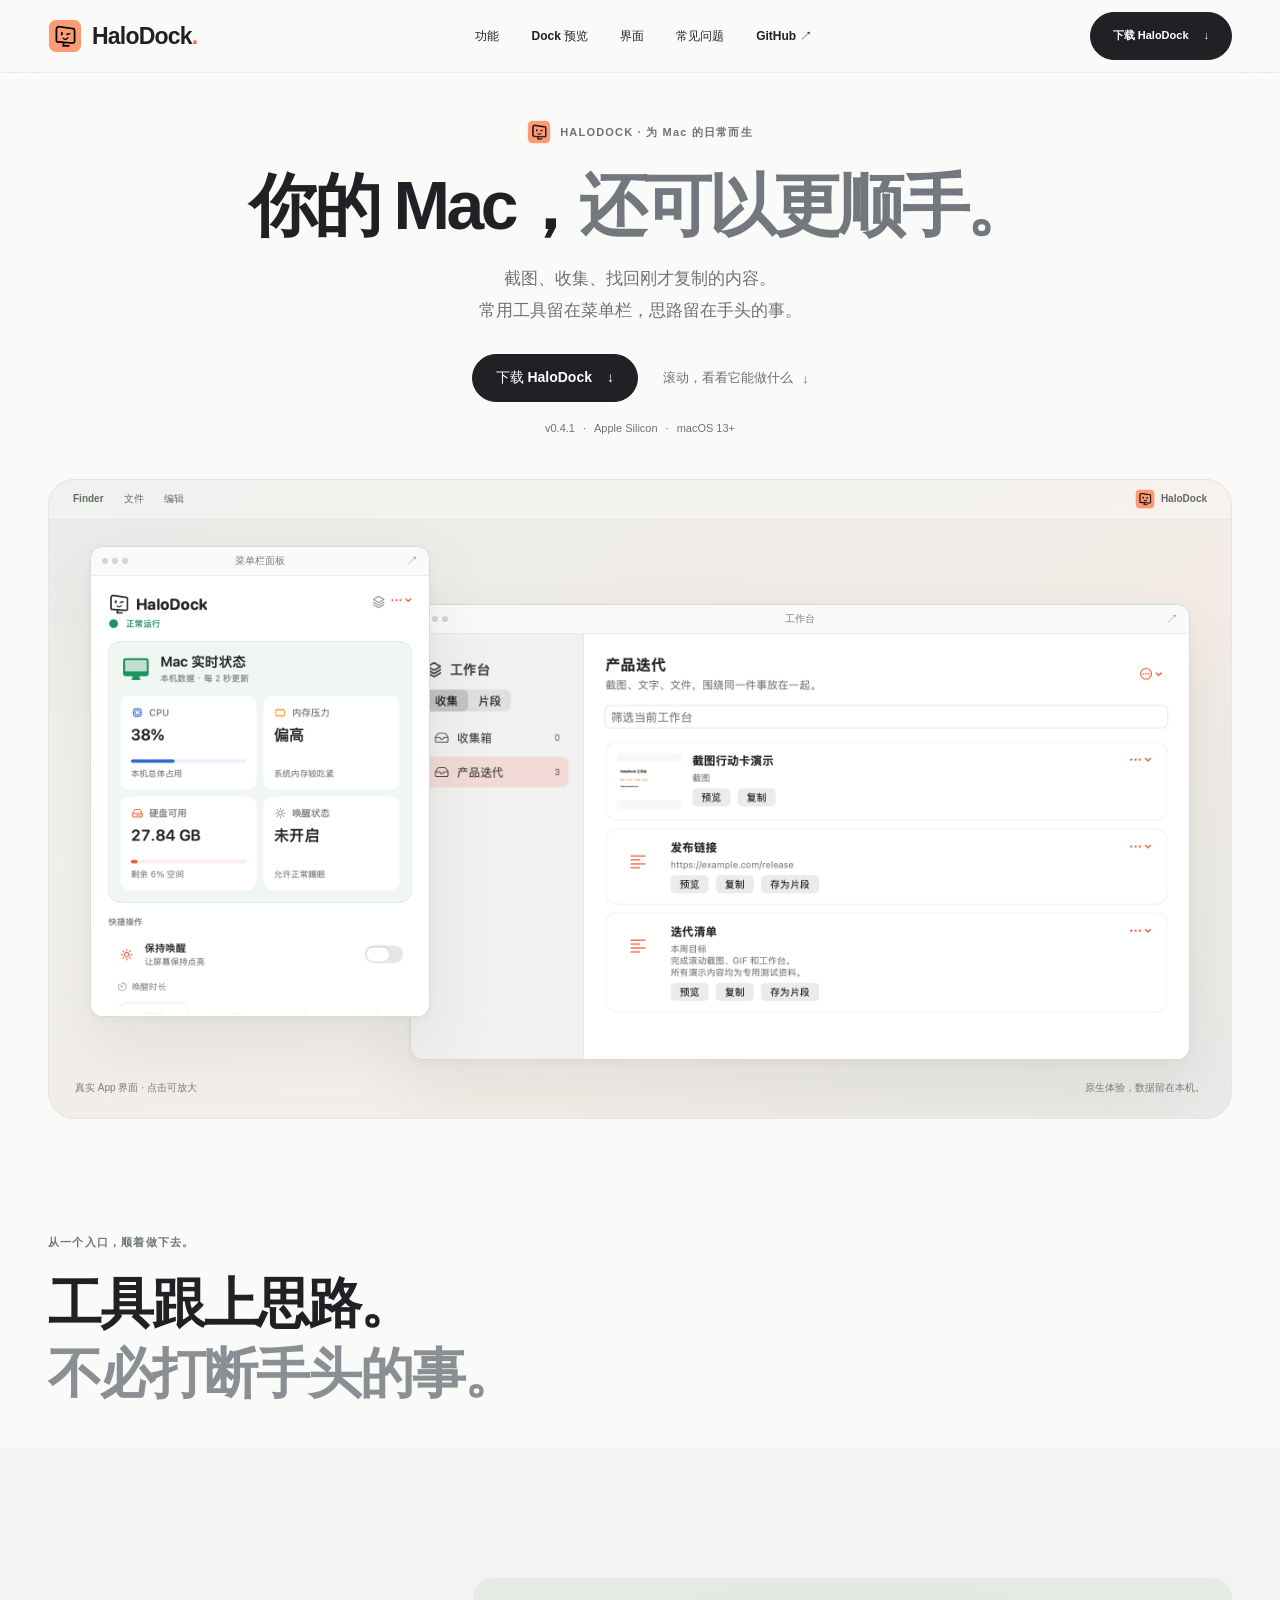
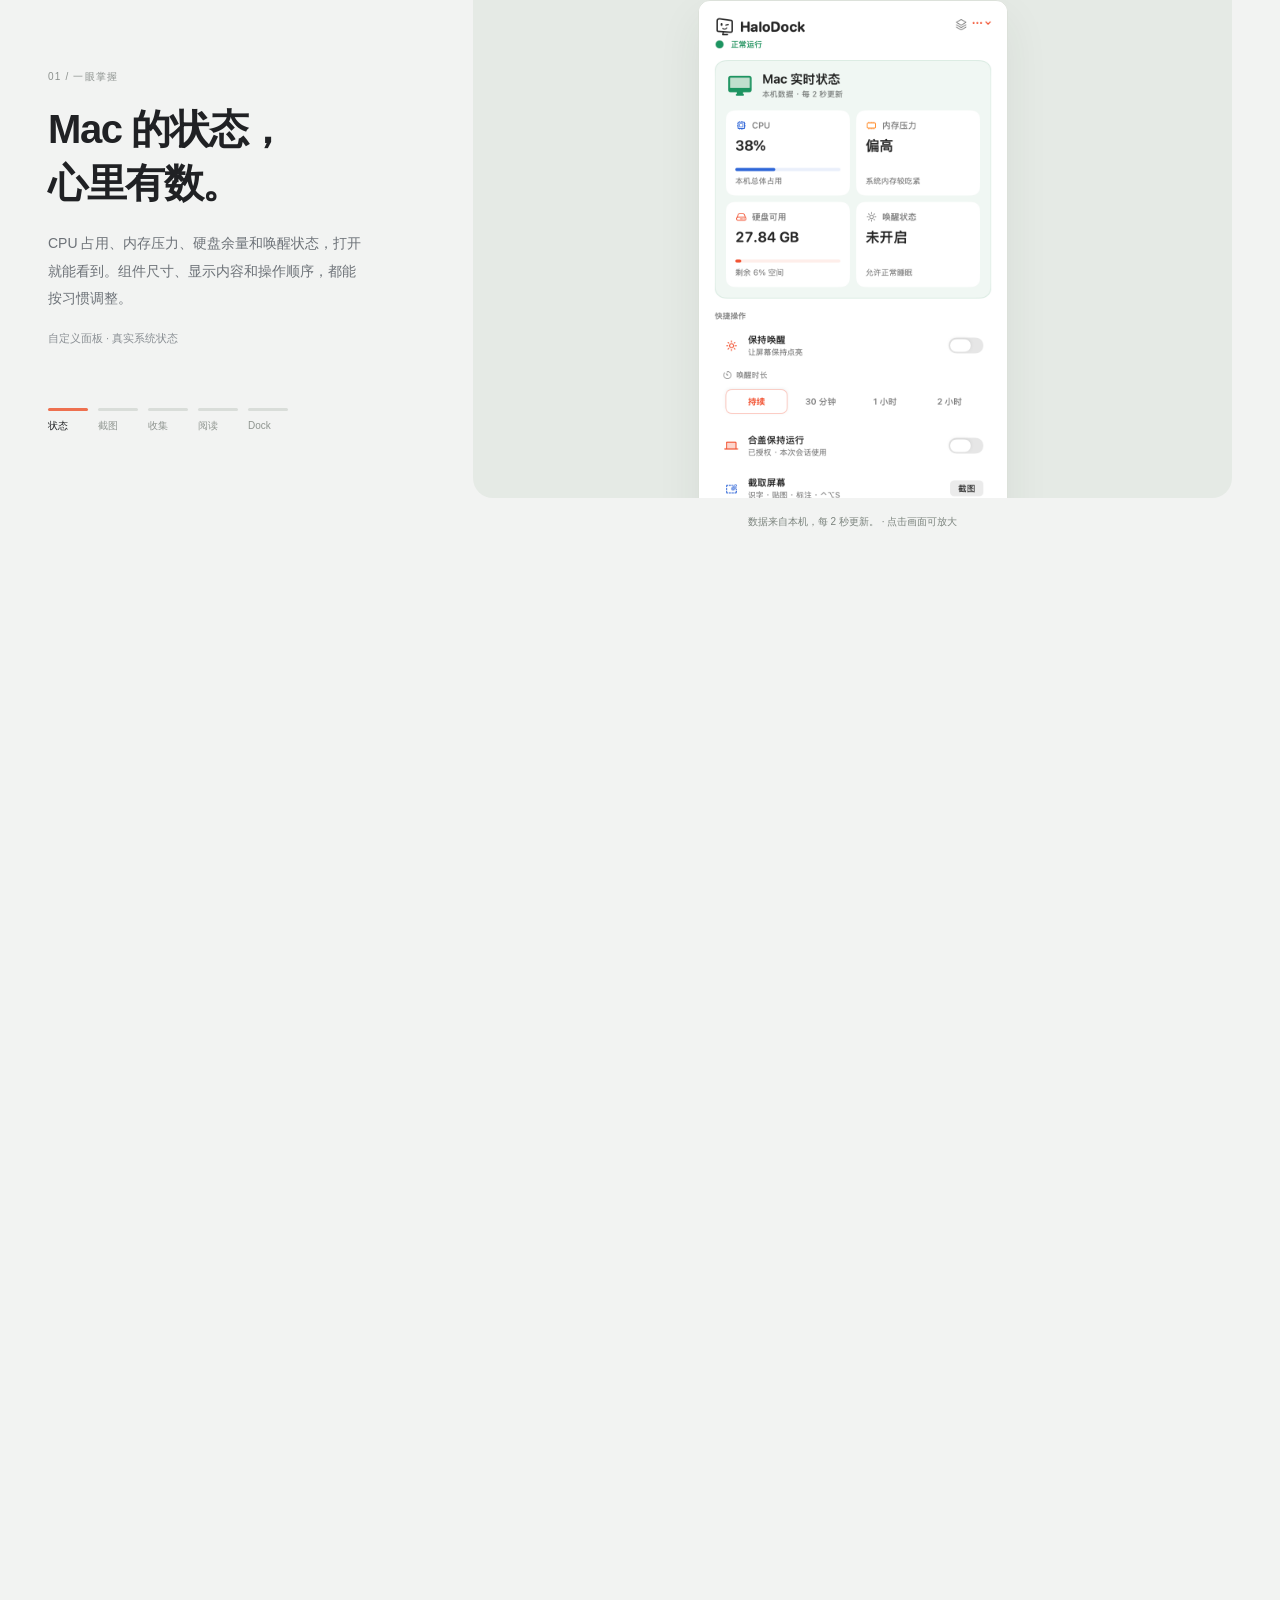
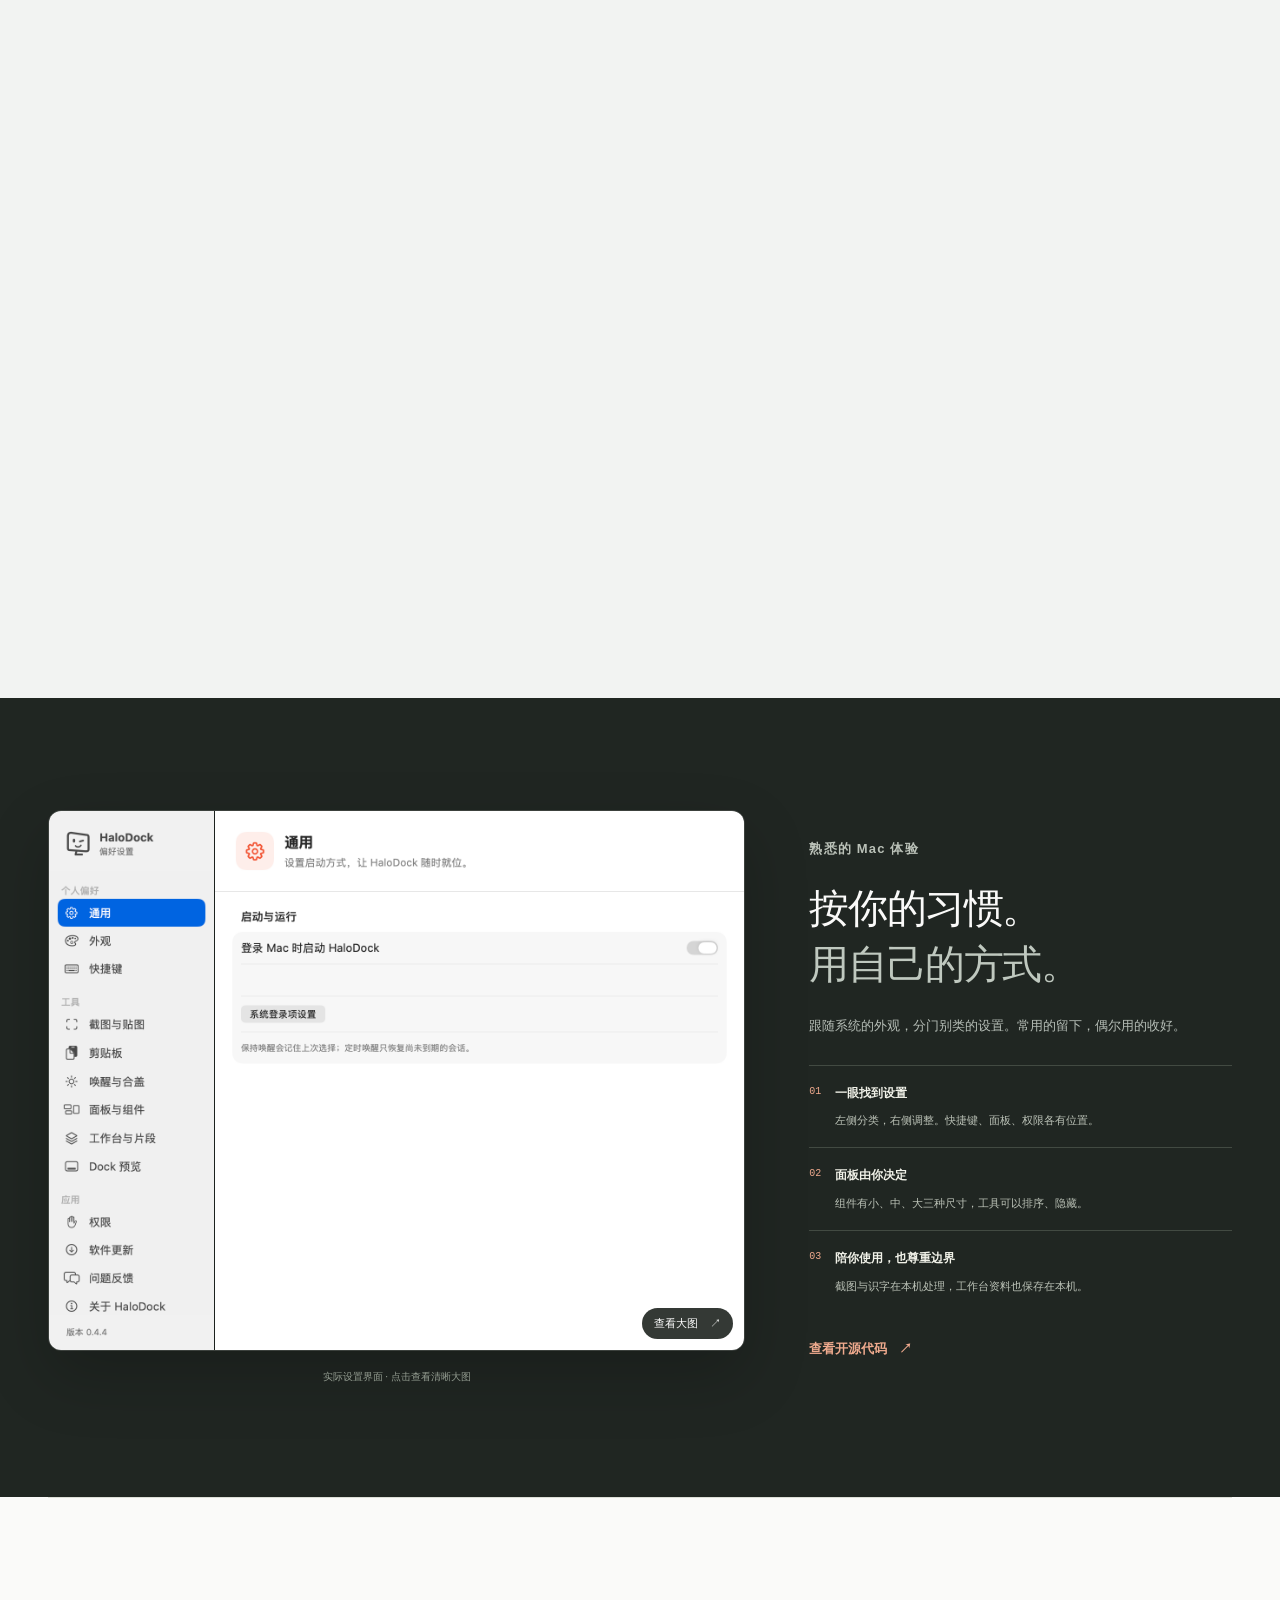
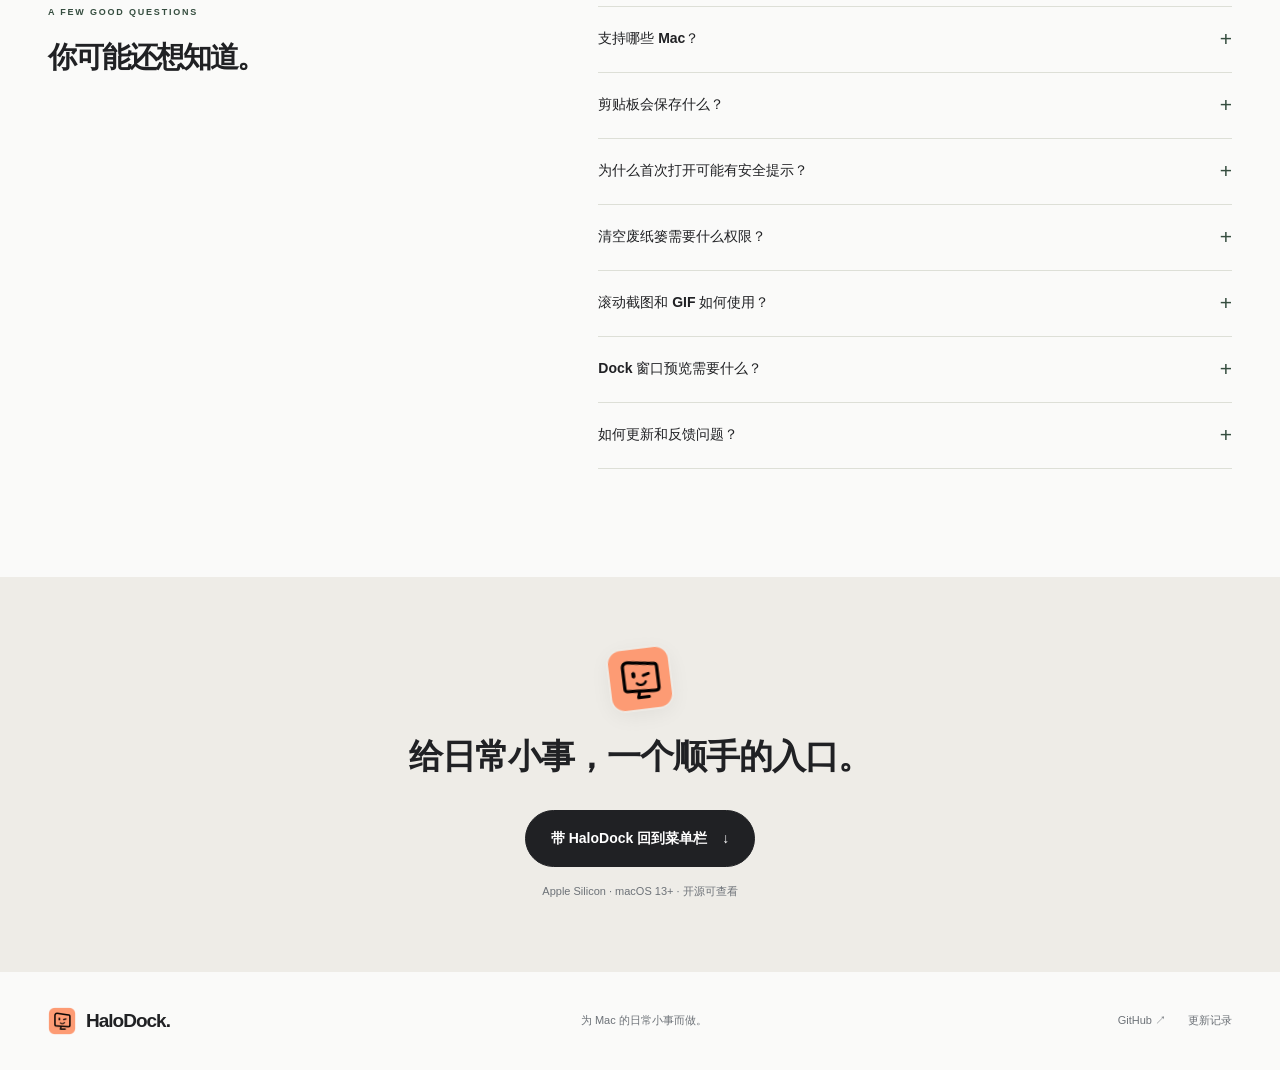
==== commit 7670eef4: "Refine scrolling capture controls, Dock refresh and practical status widgets" ====
--- a/website/index.html
+++ b/website/index.html
@@ -54,7 +54,7 @@
       <div class="story-sticky shell">
         <div class="story-copy">
           <div class="story-pages">
-            <article class="story-page is-active" data-story-page="0"><span class="story-number">01 / 一眼掌握</span><h3>Mac 的状态，<br>心里有数。</h3><p>电池、内存和硬盘余量，打开就能看到。组件尺寸、显示内容和操作顺序，都能按习惯调整。</p><span class="story-note">自定义面板 · 真实系统状态</span></article>
+            <article class="story-page is-active" data-story-page="0"><span class="story-number">01 / 一眼掌握</span><h3>Mac 的状态，<br>心里有数。</h3><p>CPU 占用、内存压力、硬盘余量和唤醒状态，打开就能看到。组件尺寸、显示内容和操作顺序，都能按习惯调整。</p><span class="story-note">自定义面板 · 真实系统状态</span></article>
             <article class="story-page" data-story-page="1"><span class="story-number">02 / 顺手处理</span><h3>截下来。<br>接着就能做。</h3><p>选好范围，原地标注、识字或贴到桌面。想留下整段内容？滚动截图和 GIF，也在同一条工具栏里。</p><span class="story-note">截图行动卡 · 本机识字</span></article>
             <article class="story-page" data-story-page="2"><span class="story-number">03 / 放在一起</span><h3>围绕一件事，<br>收在一个地方。</h3><p>把截图、文字和文件收进同一个工作台。选择目标再保存，常用回复还能变成随时复制的文本片段。</p><span class="story-note">工作台 · 快捷文本片段</span></article>
             <article class="story-page" data-story-page="3"><span class="story-number">04 / 接着阅读</span><h3>资料在眼前。<br>思路连起来。</h3><p>Markdown 直接看排版，代码可看源码，PDF 原地阅读。需要的时候再导出、复制，继续手头的工作。</p><span class="story-note">文档预览 · Markdown 导出</span></article>
@@ -69,11 +69,11 @@
           </div>
         </div>
         <div class="story-visuals" aria-live="off">
-          <figure class="story-visual is-active story-status" data-story-visual="0"><div class="story-status-well"><button class="image-button" data-image-preview data-title="状态面板" aria-label="放大查看状态面板"><img src="./assets/panel.png" width="780" height="1654" alt="状态面板中的内存和硬盘进度条"></button></div><figcaption>数据来自本机，每 2 秒更新。</figcaption></figure>
+          <figure class="story-visual is-active story-status" data-story-visual="0"><div class="story-status-well"><button class="image-button" data-image-preview data-title="状态面板" aria-label="放大查看状态面板"><img src="./assets/panel.png" width="780" height="1654" alt="状态面板中的 CPU、内存压力、硬盘与唤醒状态"></button></div><figcaption>数据来自本机，每 2 秒更新。</figcaption></figure>
           <figure class="story-visual story-capture" data-story-visual="1"><button class="image-button" data-image-preview data-title="截图行动卡" aria-label="放大查看截图行动卡"><img src="./assets/screenshot-actions.png" width="2400" height="1600" alt="选区内识字、标注、滚动截图和 GIF 入口"></button><figcaption>选区内继续操作，无需进入第二个编辑页面。</figcaption></figure>
           <figure class="story-visual story-workbench" data-story-visual="2"><button class="image-button" data-image-preview data-title="工作台" aria-label="放大查看工作台"><img src="./assets/workbench.png" width="1720" height="1240" alt="工作台里的截图、文字与发布资料"></button><figcaption>围绕任务整理，重启之后还在。</figcaption></figure>
           <figure class="story-visual story-markdown" data-story-visual="3"><button class="image-button" data-image-preview data-title="Markdown 文档预览" aria-label="放大查看 Markdown 文档预览"><img src="./assets/markdown.png" width="1720" height="1240" alt="Markdown 文件的标题、列表、代码块和表格预览"></button><figcaption>本机预览，支持排版与源码切换。</figcaption></figure>
-          <figure class="story-visual story-dock" data-story-visual="4"><button class="image-button" data-image-preview data-title="Dock 预览 · 开启与权限" aria-label="放大查看 Dock 预览设置和权限说明"><img src="./assets/dock-preview-settings.png" width="1600" height="1240" alt="Dock 预览设置，包含开启开关和两项权限入口"></button><figcaption>默认关闭 · 无法捕获的窗口显示占位卡，效果以实际窗口状态为准。</figcaption></figure>
+          <figure class="story-visual story-dock" data-story-visual="4"><button class="image-button" data-image-preview data-title="Dock 预览 · 开启与权限" aria-label="放大查看 Dock 预览设置和权限说明"><img src="./assets/dock-preview-settings.png" width="1600" height="1240" alt="Dock 预览设置，包含开启开关和两项权限入口"></button><figcaption>默认关闭 · 悬停时更新窗口列表，无法捕获的窗口显示占位卡。</figcaption></figure>
         </div>
       </div>
     </div>
@@ -89,7 +89,7 @@
     <details><summary>剪贴板会保存什么？<span aria-hidden="true">+</span></summary><p>只记录 App 运行期间新复制的文字、图片和文件，最多 50 条，不上传服务器。主动加入工作台的内容和保存的文本片段会独立保存在本机，跨重启保留，可手动删除。普通记录保存在内存，默认 1 小时自动清理，退出后清空；可在设置调整。主动固定的最多 10 条（总计 16 MB）保存在本机，取消固定或删除时移除。支持单张 8 MB 以内的图片和 100 KB 以内的文本；带保密、临时、自动生成标记的内容会跳过，未带标记的敏感文本仍可能被记录。</p></details>
     <details><summary>为什么首次打开可能有安全提示？<span aria-hidden="true">+</span></summary><p>当前版本为 ad-hoc 签名，尚未经过 Apple Developer ID 签名与公证。如果系统阻止打开，请查看“系统设置 → 隐私与安全性”的对应提示。源码和每版 SHA-256 校验文件均在 GitHub 提供。</p></details>
     <details><summary>清空废纸篓需要什么权限？<span aria-hidden="true">+</span></summary><p>需要允许 HaloDock 通过“自动化”控制 Finder。首次确认清空时系统会请求授权；若已拒绝，App 提供“前往设置”入口。清空属于永久删除，操作前会再次确认。</p></details>
-    <details><summary>滚动截图和 GIF 如何使用？<span aria-hidden="true">+</span></summary><p>选区后在底部工具栏点击对应操作。滚动截图点击开始后，在选区内缓慢滚动，连续采集拼接；可暂停，完成后预览、保存或选择目标工作台。最多 120 段，动态内容可能无法匹配。GIF 有 3 秒倒计时，最长 15 秒，不录制声音。完成后可保存或加入工作台。</p></details>
+    <details><summary>滚动截图和 GIF 如何使用？<span aria-hidden="true">+</span></summary><p>选区后在底部工具栏点击对应操作。进入滚动截图后直接滚动，侧边长图实时增长；底部点 ✓ 确认，再复制、保存或收集。最多 120 段、24000 像素高或 4000 万像素，达到上限会停止并明确提示。动态内容和快速跳动可能无法匹配。GIF 有 3 秒倒计时，最长 15 秒，不录制声音。完成后可保存或加入工作台。</p></details>
     <details><summary>Dock 窗口预览需要什么？<span aria-hidden="true">+</span></summary><p>在 App 设置的“Dock 预览”中主动开启，默认关闭。需要 macOS 14+、辅助功能与屏幕录制权限。悬停 App 或 Finder 图标后查看窗口，点击缩略图切换；无法捕获的窗口显示占位卡。预览仅在本机临时显示，实际效果取决于系统权限和窗口状态。<a href="#dock-preview">查看开启步骤与权限说明</a>。</p></details>
     <details><summary>如何更新和反馈问题？<span aria-hidden="true">+</span></summary><p>从 GitHub Releases 下载新版 DMG，退出旧版后替换安装。App 内“设置 → 软件更新”提供更新入口（v0.1.4 起）；v0.1.6 起支持 App 内显示进度并自动替换，完成后短暂重启。旧版首次升级到 v0.1.6 仍需手动安装。遇到问题可从 App“设置 → 问题反馈”整理草稿，或前往 <a href="https://github.com/huangzhuangjia/halodock/issues" target="_blank" rel="noopener">GitHub Issues</a>，附上 macOS、App 版本和复现步骤，截图前隐藏私人内容。</p></details>
   </div></section>
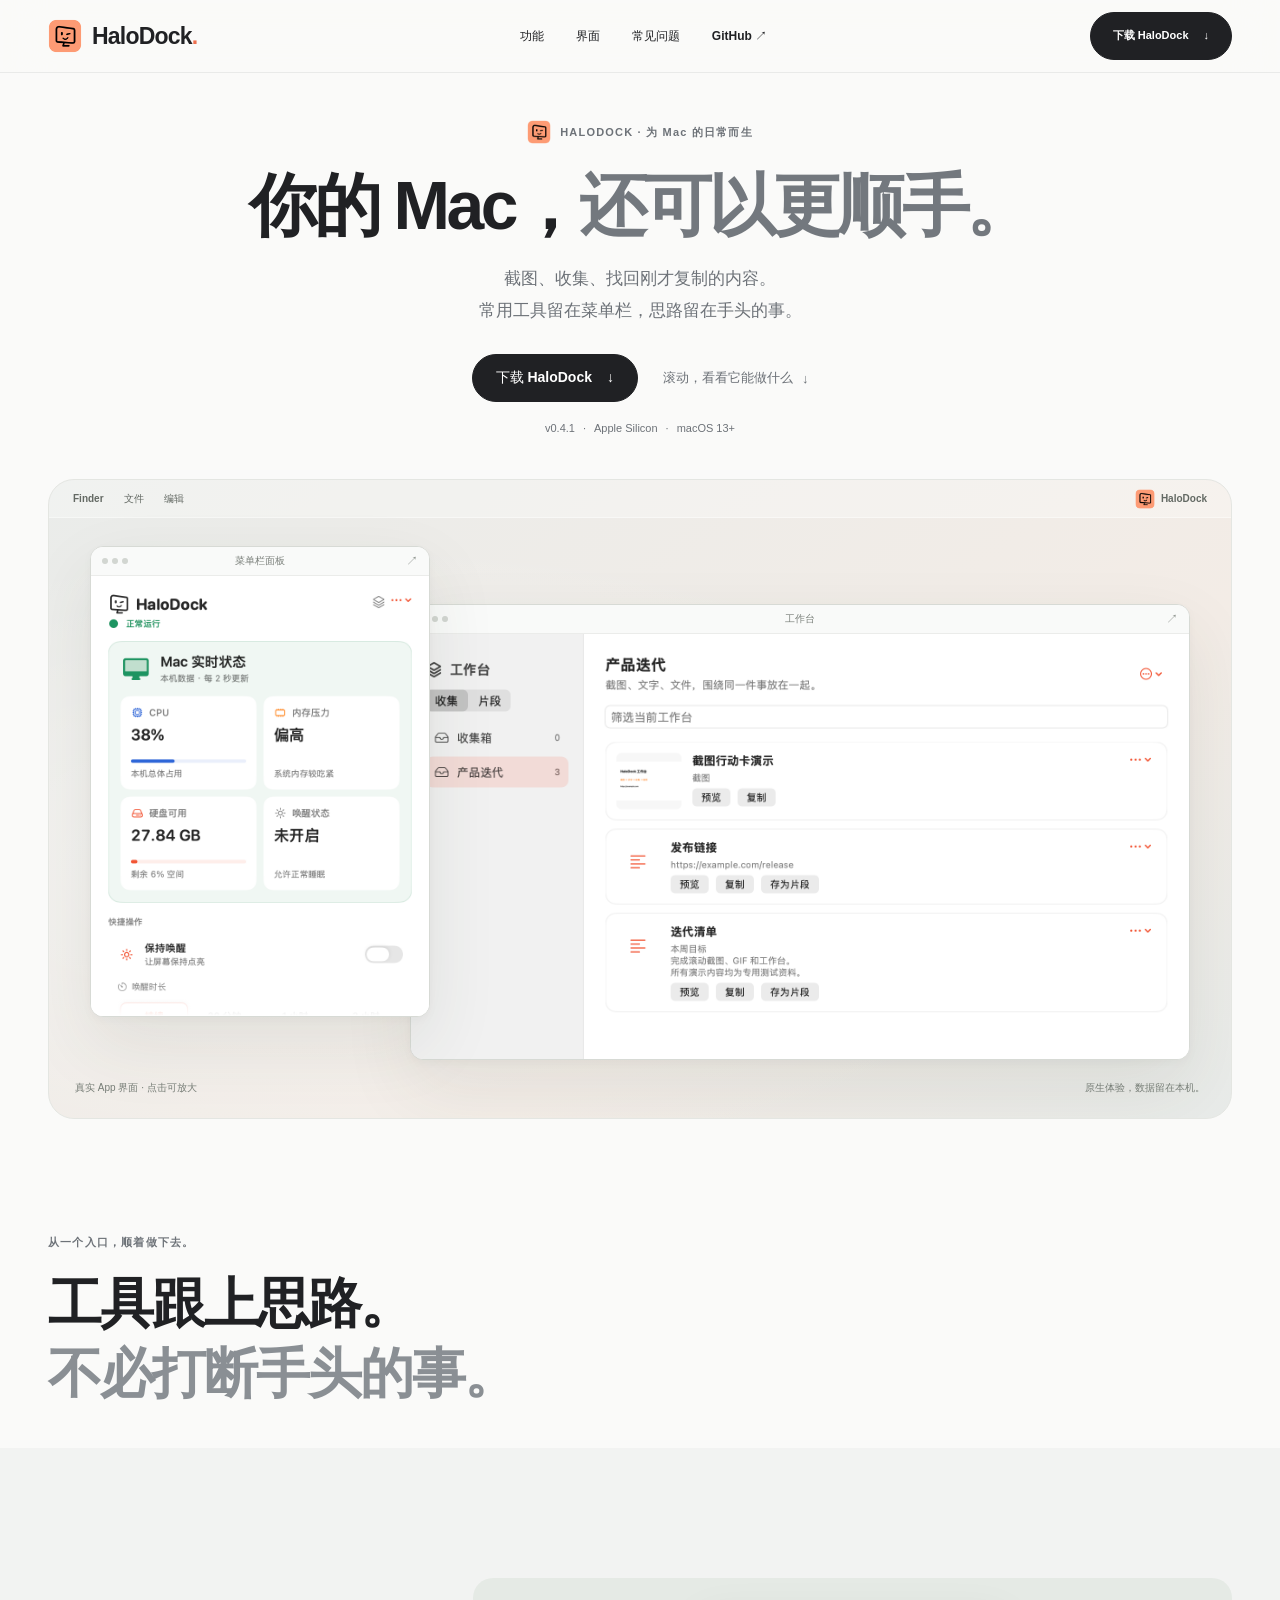
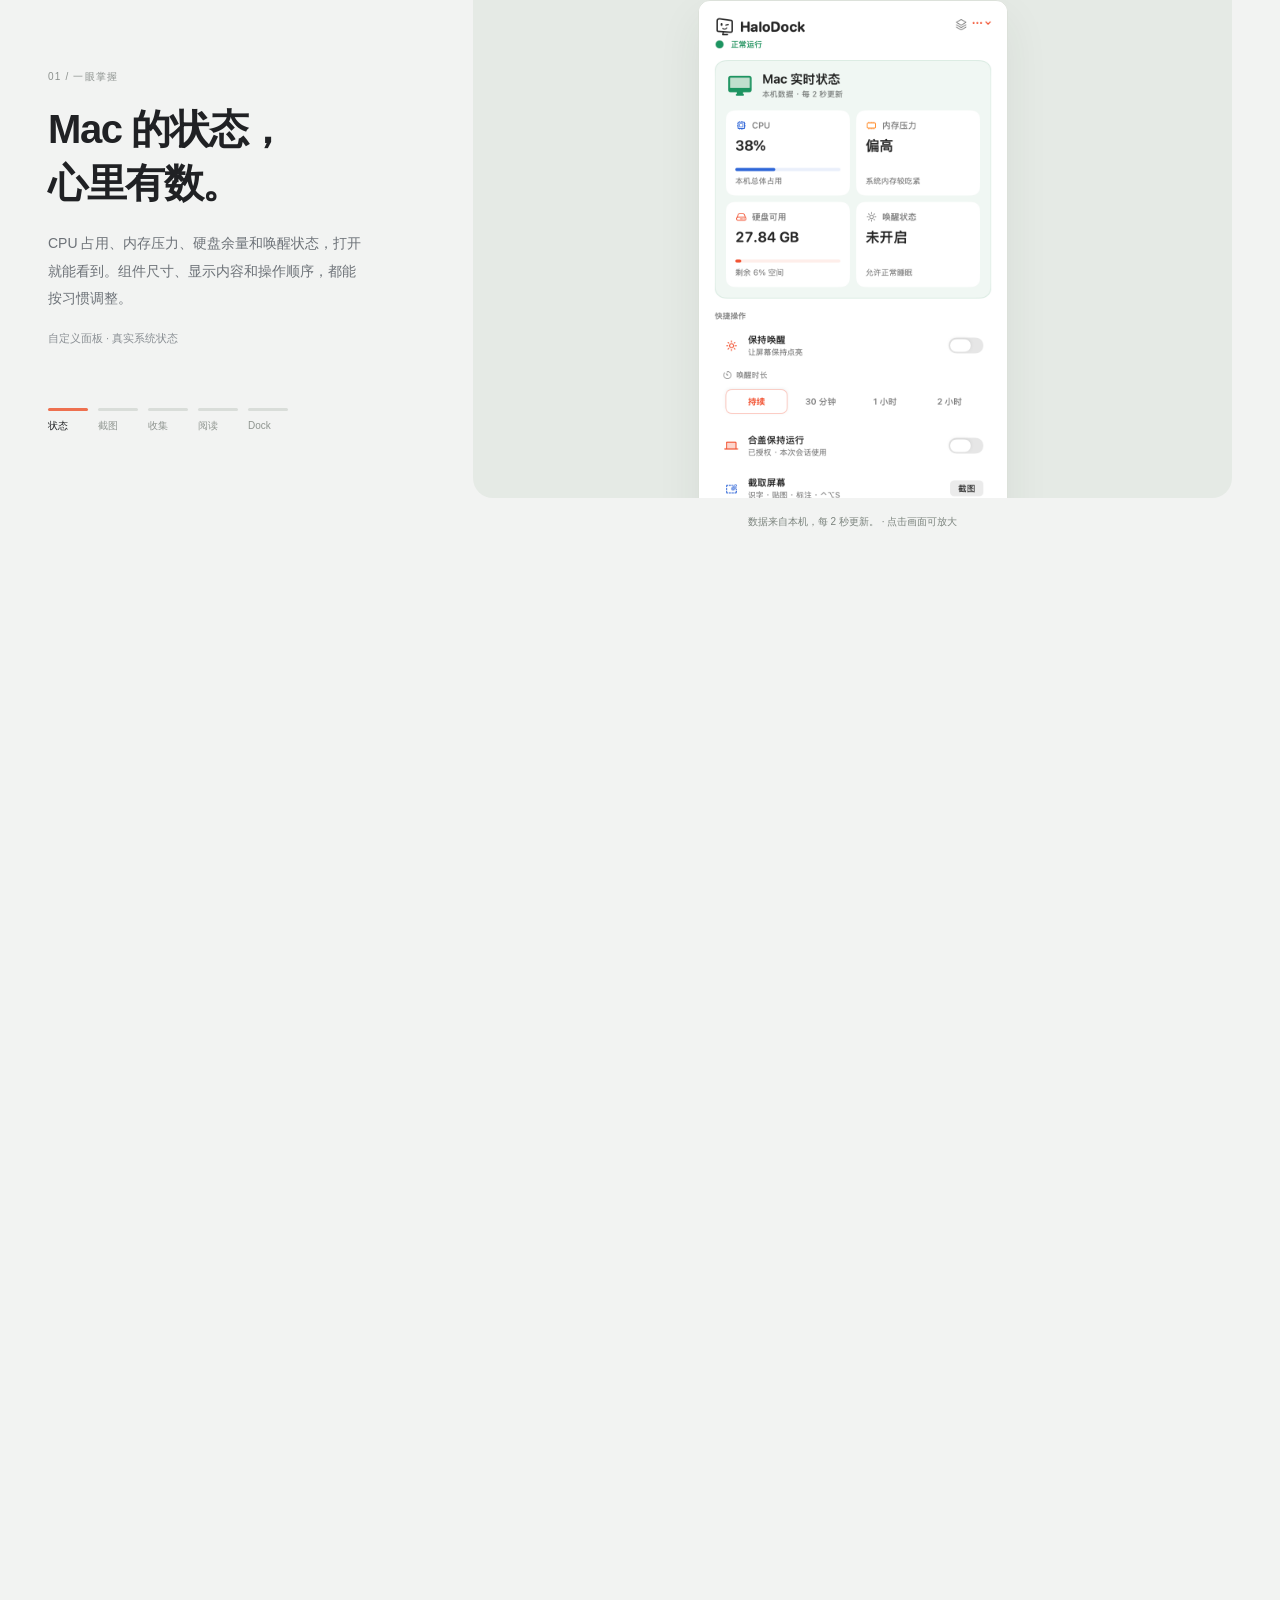
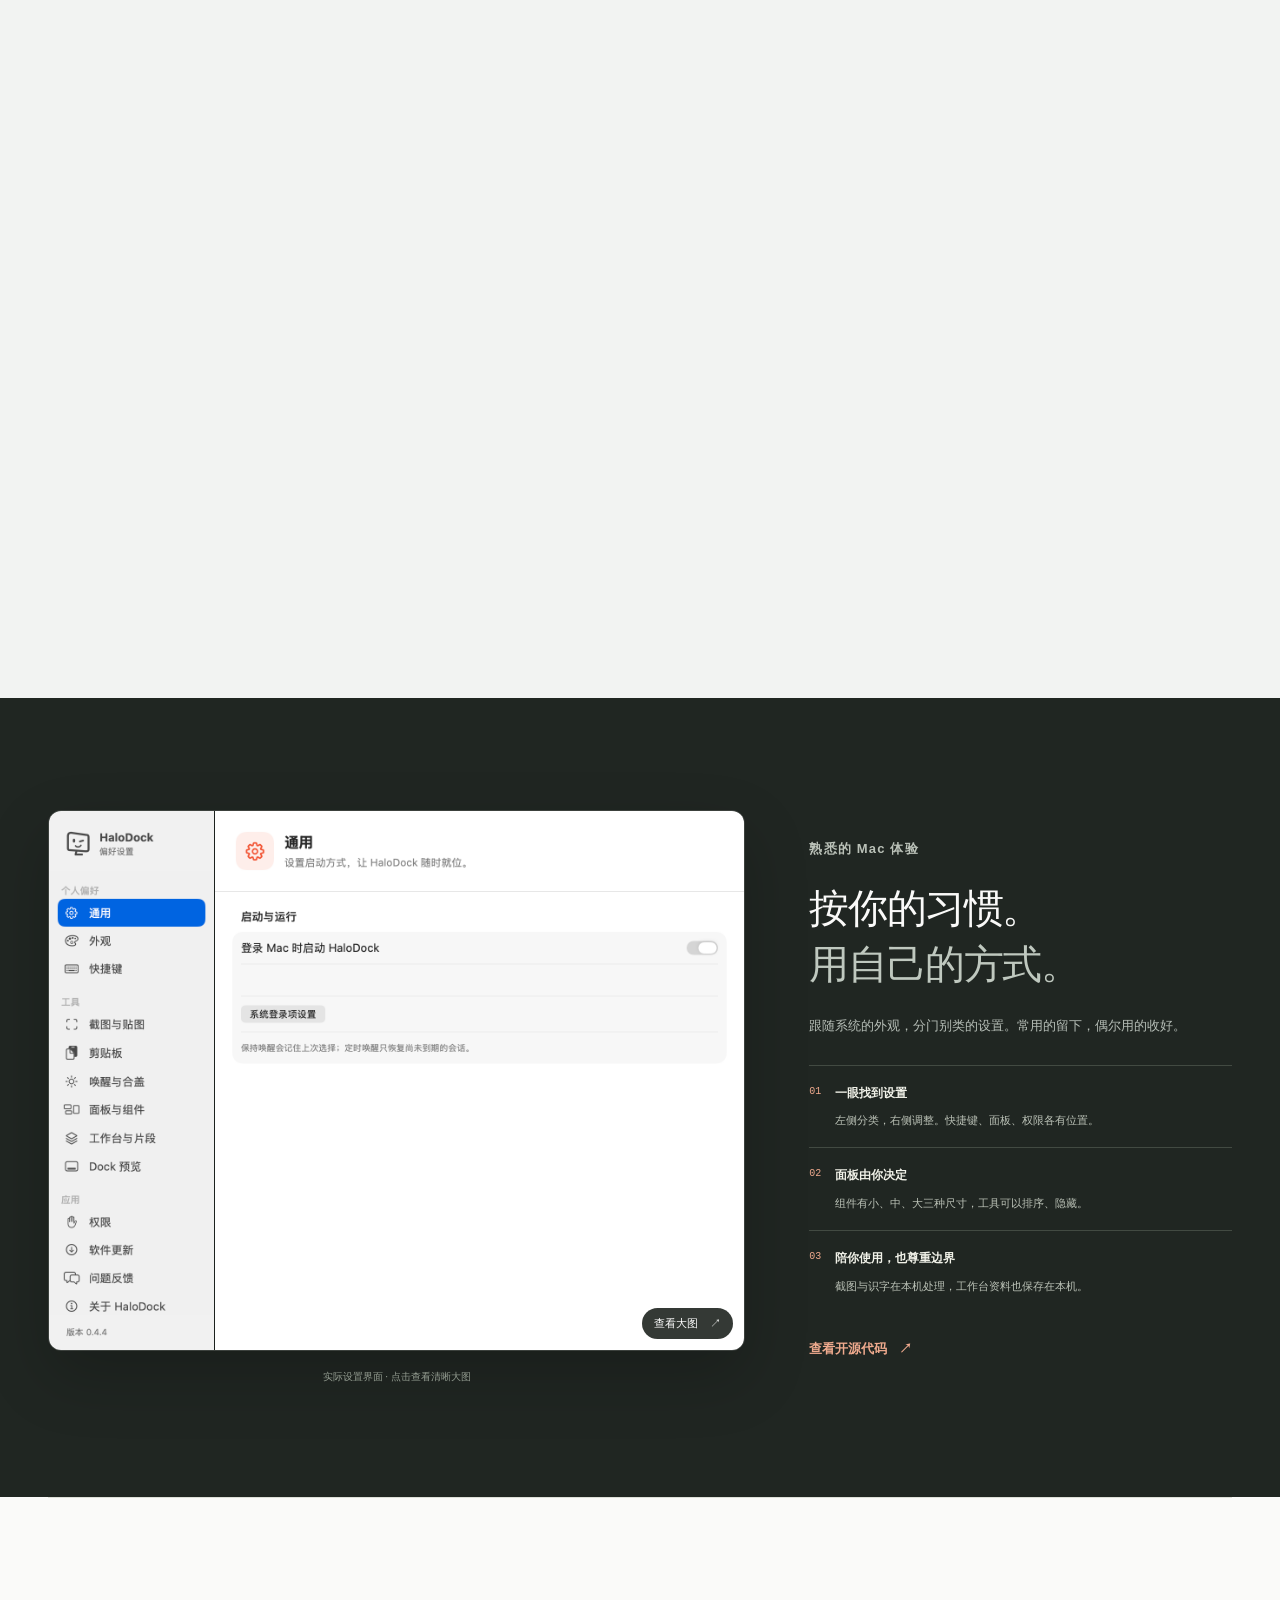
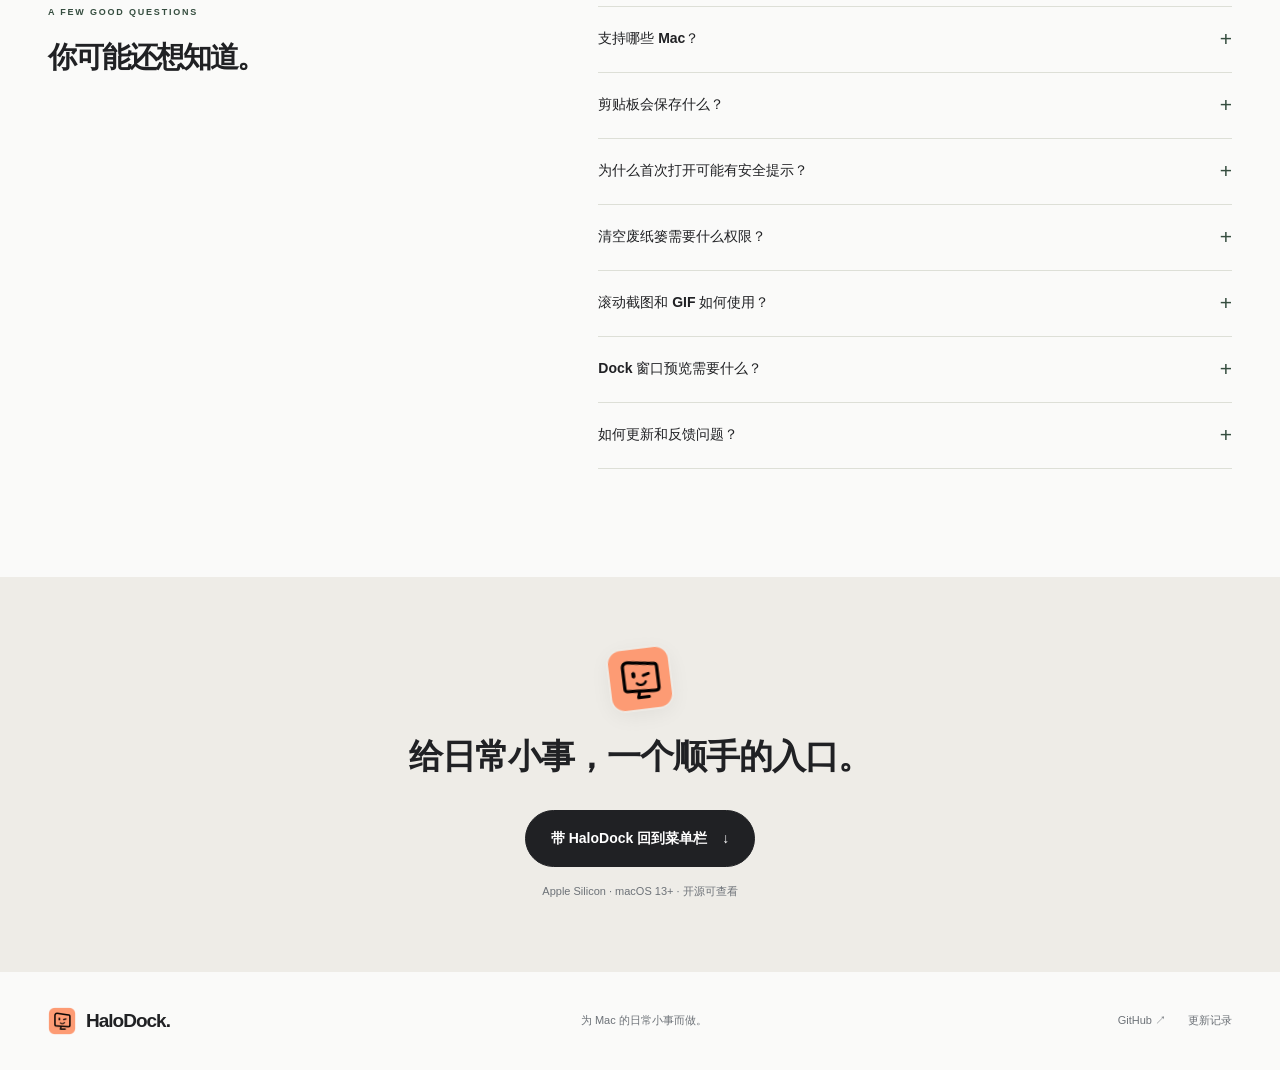
==== commit cc62e5ed: "Remove Dock preview link from website top navigation" ====
--- a/website/index.html
+++ b/website/index.html
@@ -19,7 +19,7 @@
 <header class="nav-wrap">
   <nav class="nav shell" aria-label="主导航">
     <a href="#" class="wordmark" aria-label="HaloDock 首页"><img src="./assets/logo.png" width="34" height="34" alt=""><span>HaloDock<span class="wordmark-dot">.</span></span></a>
-    <div class="nav-links"><a href="#features">功能</a><a href="#dock-preview">Dock 预览</a><a href="#inside">界面</a><a href="#faq">常见问题</a><a class="github-link" href="https://github.com/huangzhuangjia/halodock" target="_blank" rel="noopener">GitHub <span aria-hidden="true">↗</span></a></div>
+    <div class="nav-links"><a href="#features">功能</a><a href="#inside">界面</a><a href="#faq">常见问题</a><a class="github-link" href="https://github.com/huangzhuangjia/halodock" target="_blank" rel="noopener">GitHub <span aria-hidden="true">↗</span></a></div>
     <a class="button nav-download download-link" href="https://github.com/huangzhuangjia/halodock/releases/download/v0.4.1/HaloDock-0.4.1-macos-arm64.dmg">下载 HaloDock <span aria-hidden="true">↓</span></a>
   </nav>
 </header>
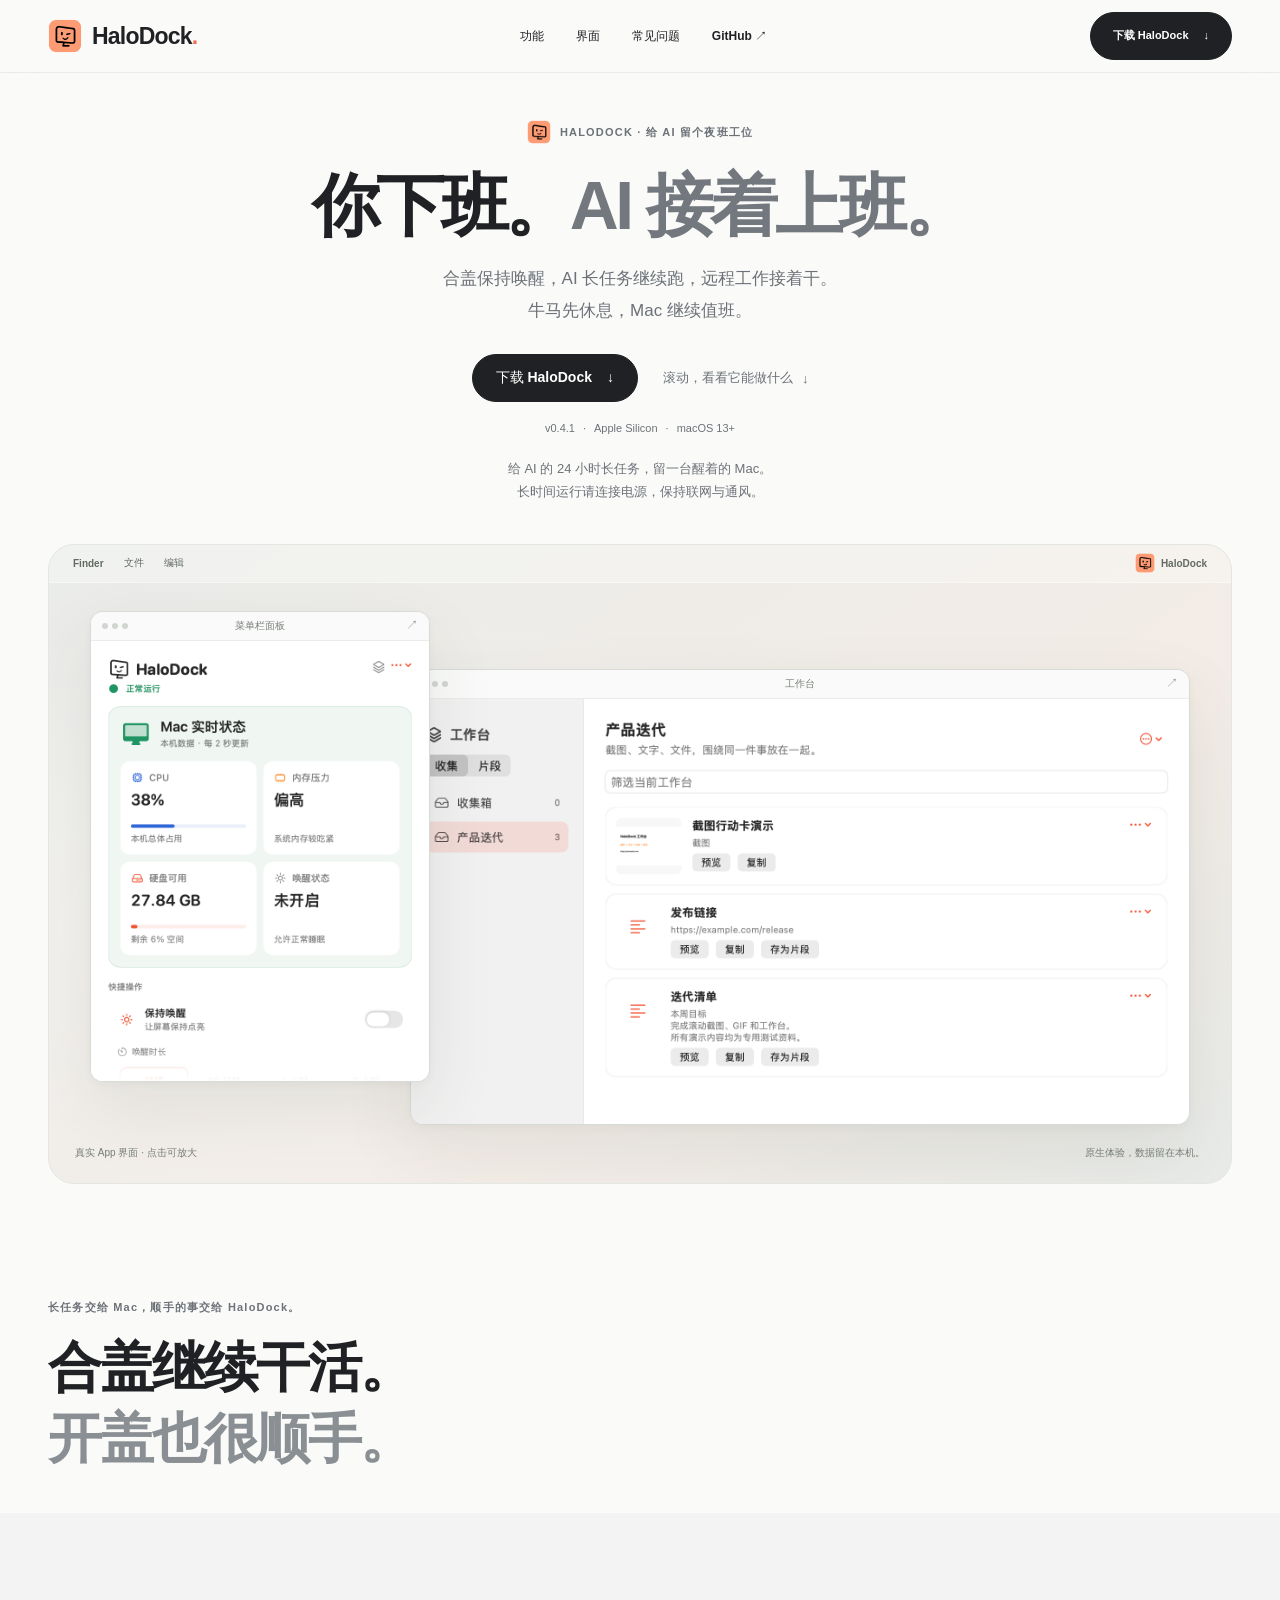
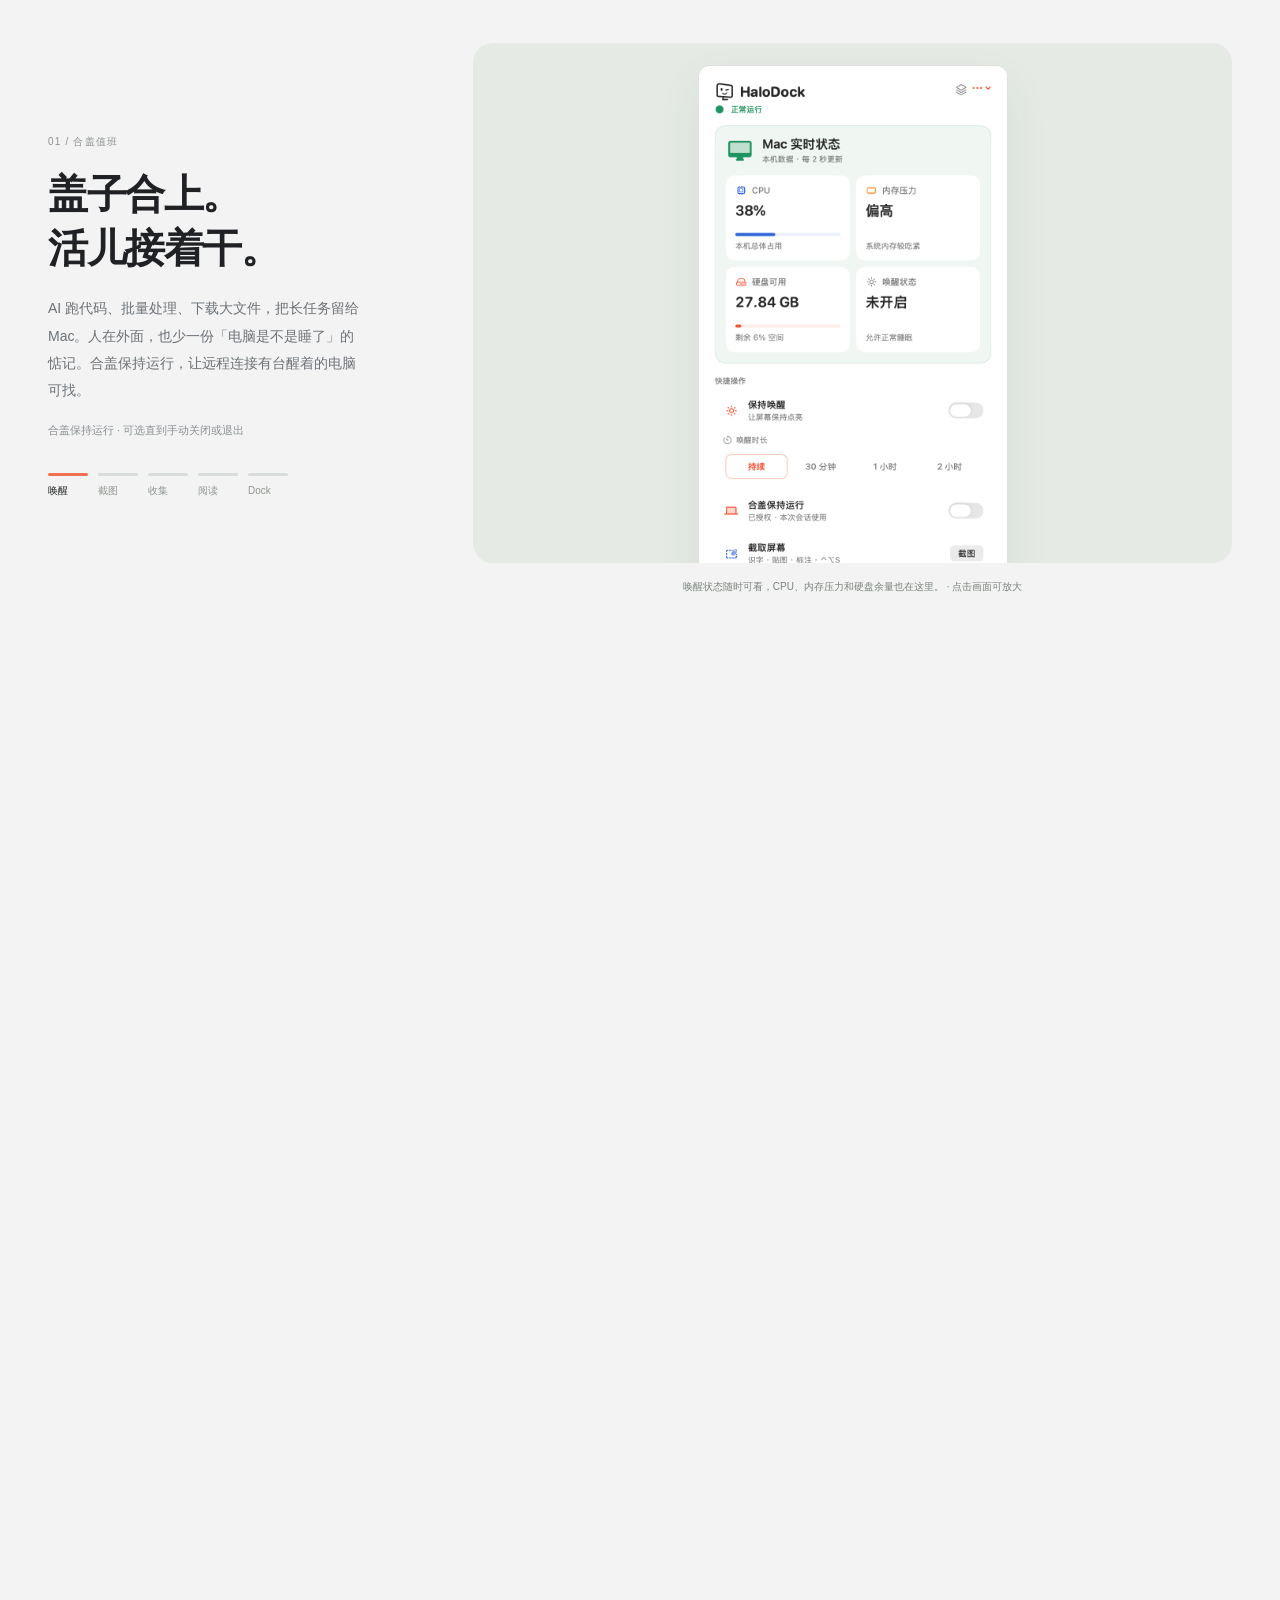
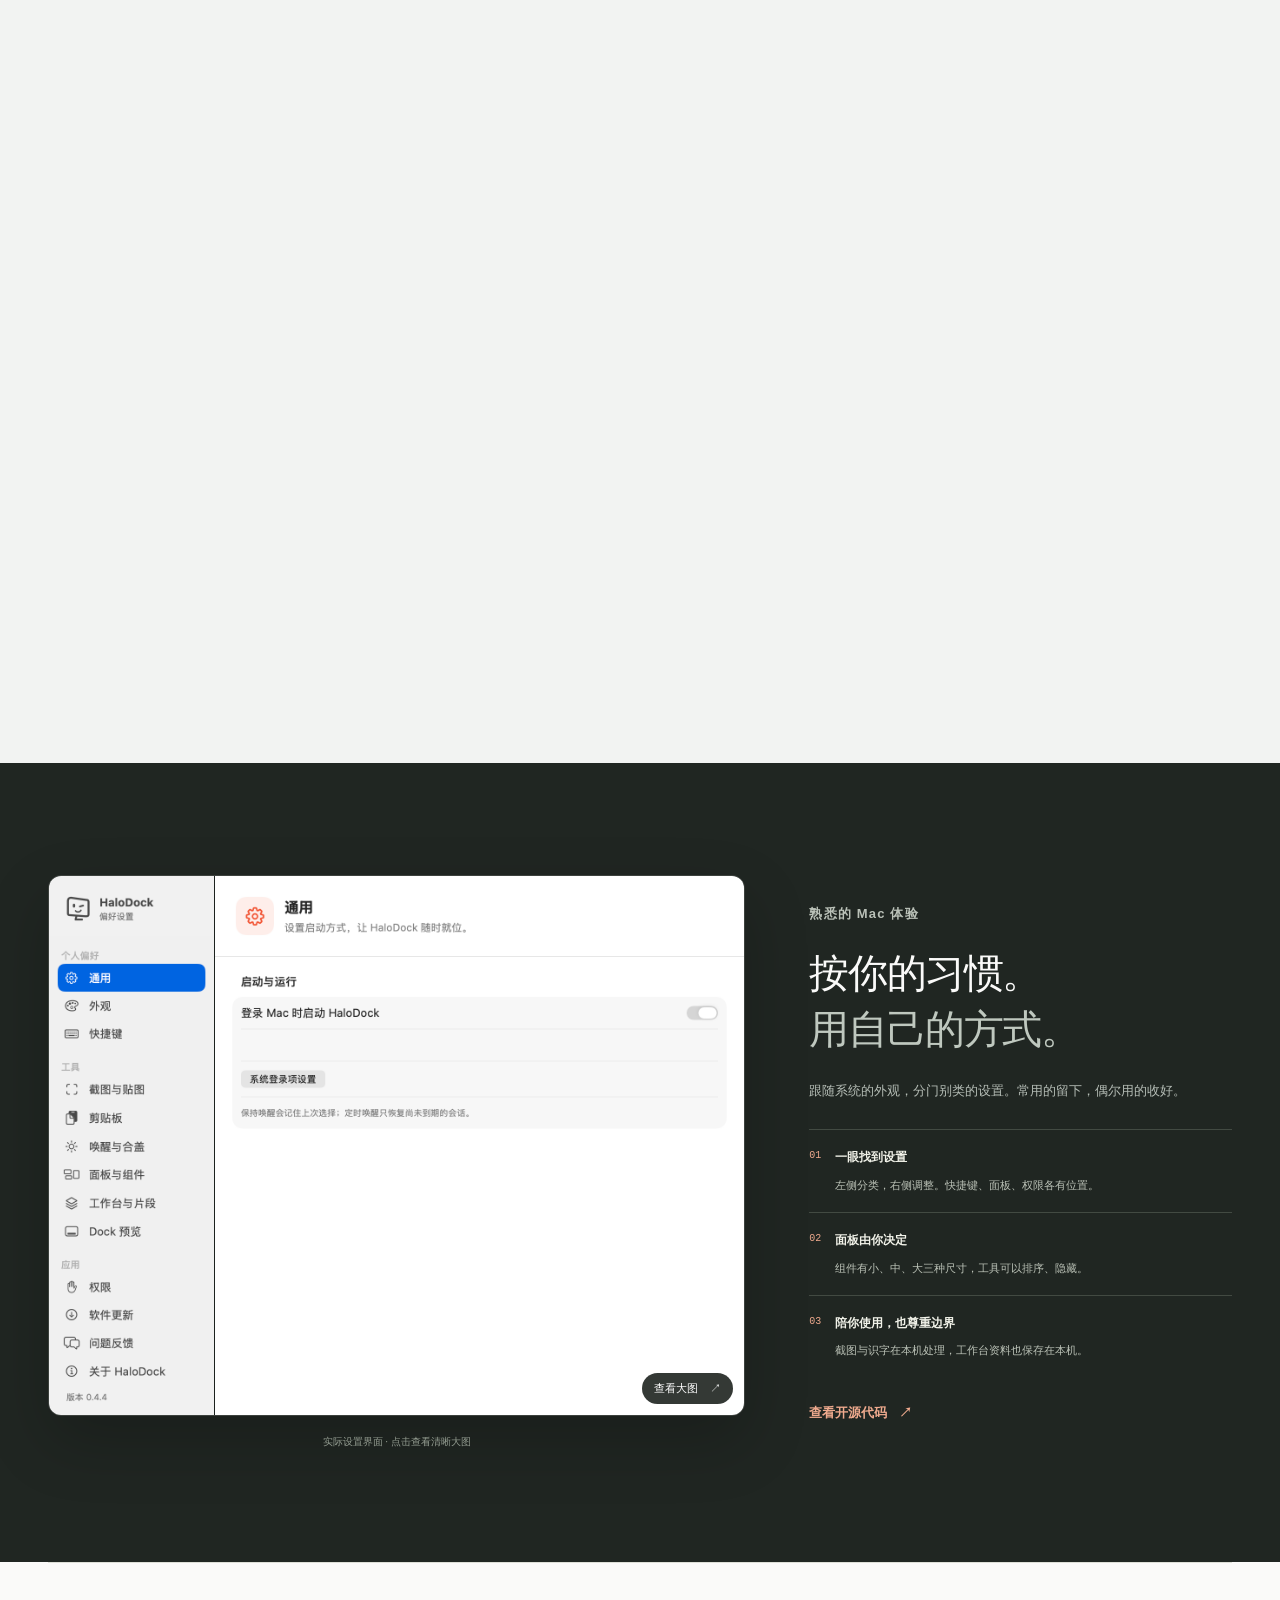
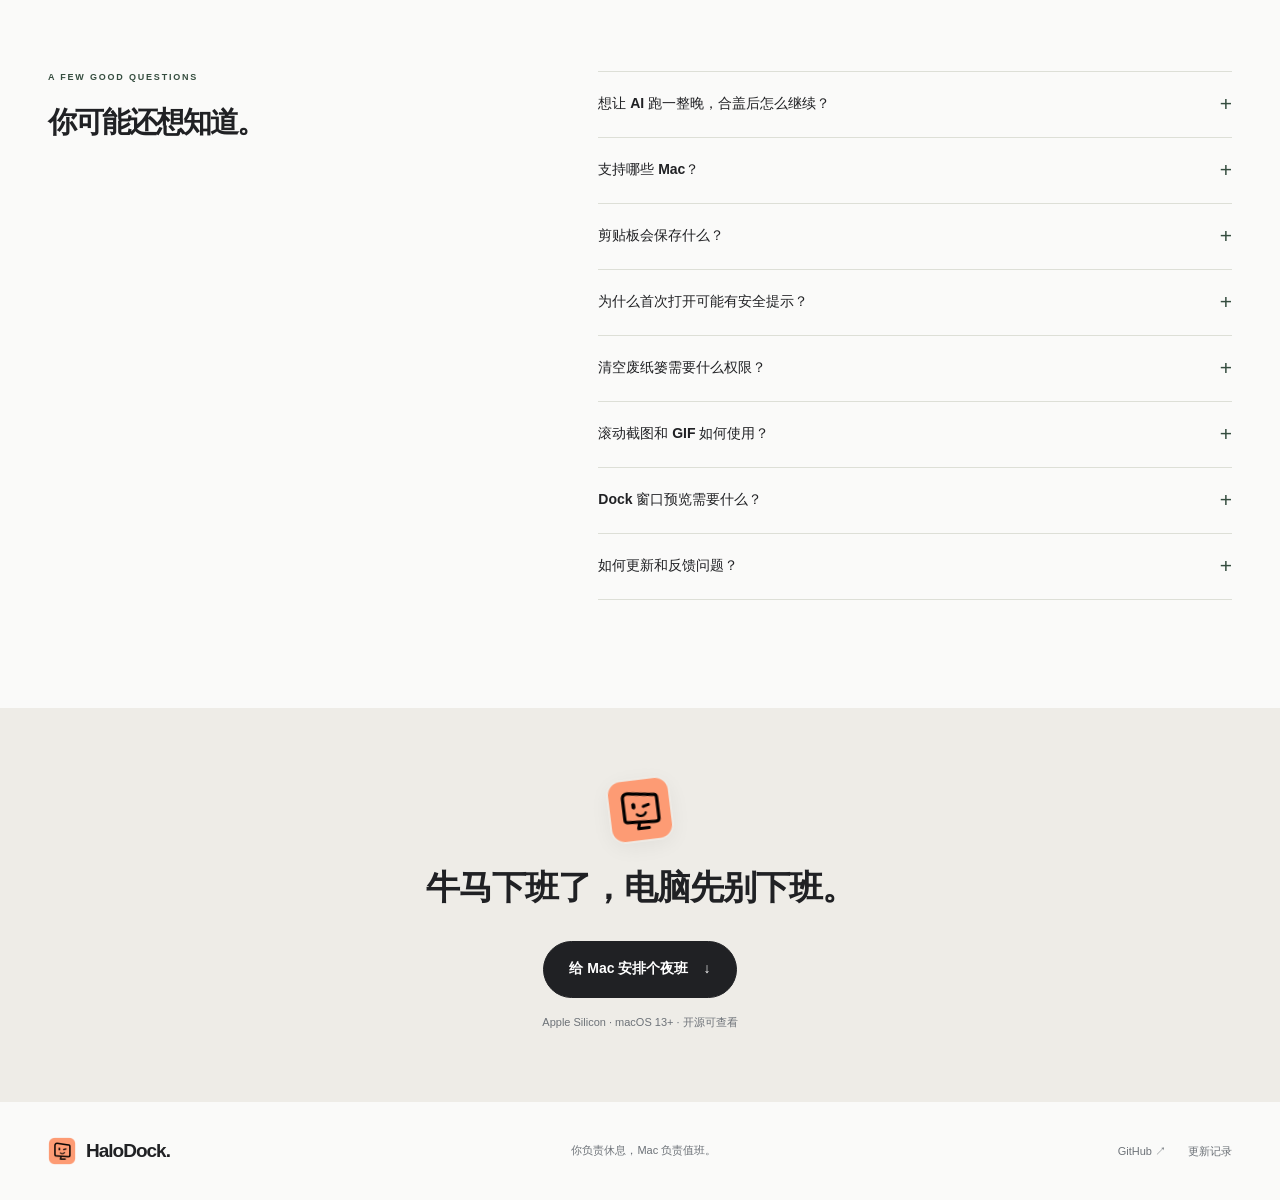
==== commit c95a0160: "Highlight closed-lid AI tasks and remote-work use cases" ====
--- a/website/index.html
+++ b/website/index.html
@@ -3,16 +3,16 @@
 <head>
   <meta charset="UTF-8">
   <meta name="viewport" content="width=device-width, initial-scale=1">
-  <meta name="description" content="HaloDock，菜单栏里的轻量 Mac 工具箱。状态面板、截图与识字、工作台和 Dock 窗口预览，让常用操作顺手完成。">
+  <meta name="description" content="HaloDock，让 Mac 合盖保持唤醒。你下班，AI 接着上班：长任务继续跑，远程工作接着干。顺手还有截图、工作台和 Dock 窗口预览。">
   <meta name="halodock-release" content="v0.4.1">
   <meta name="theme-color" content="#faf8f3">
-  <meta property="og:title" content="HaloDock — 小事交给它。">
-  <meta property="og:description" content="状态、复制、截图、保持唤醒。让 Mac 的日常小事顺手一点。">
+  <meta property="og:title" content="HaloDock — 你下班，AI 接着上班。">
+  <meta property="og:description" content="盖子合上，活儿接着干。合盖保持唤醒，给 AI 留个夜班工位，也给远程工作的自己留台醒着的 Mac。">
   <meta property="og:image" content="https://huangzhuangjia.github.io/halodock/assets/logo.png">
   <link rel="icon" href="./assets/logo.png" type="image/png">
   <link rel="stylesheet" href="./style.css?v=0.4.0">
-  <link rel="stylesheet" href="./landing.css?v=0.4.1-story5">
-  <title>HaloDock — 小事交给它。</title>
+  <link rel="stylesheet" href="./landing.css?v=0.4.4-nightshift">
+  <title>HaloDock — 你下班，AI 接着上班。</title>
 </head>
 <body>
 <a class="skip" href="#main">跳转到主要内容</a>
@@ -26,11 +26,12 @@
 <main id="main">
   <section class="launch-hero" aria-labelledby="launch-title">
     <div class="launch-intro shell">
-      <p class="launch-eyebrow"><img src="./assets/logo.png" width="24" height="24" alt="">HALODOCK · 为 Mac 的日常而生</p>
-      <h1 id="launch-title">你的 Mac，<br><span>还可以更顺手。</span></h1>
-      <p class="launch-description">截图、收集、找回刚才复制的内容。<br>常用工具留在菜单栏，思路留在手头的事。</p>
+      <p class="launch-eyebrow"><img src="./assets/logo.png" width="24" height="24" alt="">HALODOCK · 给 AI 留个夜班工位</p>
+      <h1 id="launch-title">你下班。<br><span>AI 接着上班。</span></h1>
+      <p class="launch-description">合盖保持唤醒，AI 长任务继续跑，远程工作接着干。<br>牛马先休息，Mac 继续值班。</p>
       <div class="launch-actions"><a class="button primary download-link" href="https://github.com/huangzhuangjia/halodock/releases/download/v0.4.1/HaloDock-0.4.1-macos-arm64.dmg">下载 HaloDock <span aria-hidden="true">↓</span></a><a class="launch-secondary" href="#features">滚动，看看它能做什么 <span aria-hidden="true">↓</span></a></div>
       <p class="download-meta"><span id="release-version">v0.4.1</span><span>·</span>Apple Silicon<span>·</span>macOS 13+</p>
+      <p class="wake-context">给 AI 的 24 小时长任务，留一台醒着的 Mac。<br>长时间运行请连接电源，保持联网与通风。</p>
     </div>
     <div class="launch-product shell" data-reveal>
       <div class="product-canvas">
@@ -49,19 +50,19 @@
   </section>
 
   <section id="features" class="feature-story" aria-labelledby="story-heading">
-    <div class="story-heading shell" data-reveal><p class="launch-eyebrow">从一个入口，顺着做下去。</p><h2 id="story-heading">工具跟上思路。<br><span>不必打断手头的事。</span></h2></div>
+    <div class="story-heading shell" data-reveal><p class="launch-eyebrow">长任务交给 Mac，顺手的事交给 HaloDock。</p><h2 id="story-heading">合盖继续干活。<br><span>开盖也很顺手。</span></h2></div>
     <div class="story-track" data-story>
       <div class="story-sticky shell">
         <div class="story-copy">
           <div class="story-pages">
-            <article class="story-page is-active" data-story-page="0"><span class="story-number">01 / 一眼掌握</span><h3>Mac 的状态，<br>心里有数。</h3><p>CPU 占用、内存压力、硬盘余量和唤醒状态，打开就能看到。组件尺寸、显示内容和操作顺序，都能按习惯调整。</p><span class="story-note">自定义面板 · 真实系统状态</span></article>
+            <article class="story-page is-active" data-story-page="0"><span class="story-number">01 / 合盖值班</span><h3>盖子合上。<br>活儿接着干。</h3><p>AI 跑代码、批量处理、下载大文件，把长任务留给 Mac。人在外面，也少一份「电脑是不是睡了」的惦记。合盖保持运行，让远程连接有台醒着的电脑可找。</p><span class="story-note">合盖保持运行 · 可选直到手动关闭或退出</span></article>
             <article class="story-page" data-story-page="1"><span class="story-number">02 / 顺手处理</span><h3>截下来。<br>接着就能做。</h3><p>选好范围，原地标注、识字或贴到桌面。想留下整段内容？滚动截图和 GIF，也在同一条工具栏里。</p><span class="story-note">截图行动卡 · 本机识字</span></article>
             <article class="story-page" data-story-page="2"><span class="story-number">03 / 放在一起</span><h3>围绕一件事，<br>收在一个地方。</h3><p>把截图、文字和文件收进同一个工作台。选择目标再保存，常用回复还能变成随时复制的文本片段。</p><span class="story-note">工作台 · 快捷文本片段</span></article>
             <article class="story-page" data-story-page="3"><span class="story-number">04 / 接着阅读</span><h3>资料在眼前。<br>思路连起来。</h3><p>Markdown 直接看排版，代码可看源码，PDF 原地阅读。需要的时候再导出、复制，继续手头的工作。</p><span class="story-note">文档预览 · Markdown 导出</span></article>
             <article class="story-page" data-story-page="4" id="dock-preview"><span class="story-number">05 / 快速切换</span><h3>悬停一下。<br>找到那个窗口。</h3><p>鼠标停在 Dock 的 App 或 Finder 图标上，查看窗口缩略图，点击就能切换。</p><span class="story-note">设置 → Dock 预览开启<br>macOS 14+ · 需辅助功能与屏幕录制权限</span></article>
           </div>
           <div class="story-controls" role="group" aria-label="功能介绍章节">
-            <button type="button" data-story-jump="0" aria-label="查看状态面板" aria-pressed="true"><span></span>状态</button>
+            <button type="button" data-story-jump="0" aria-label="查看合盖保持运行" aria-pressed="true"><span></span>唤醒</button>
             <button type="button" data-story-jump="1" aria-label="查看截图功能" aria-pressed="false"><span></span>截图</button>
             <button type="button" data-story-jump="2" aria-label="查看工作台" aria-pressed="false"><span></span>收集</button>
             <button type="button" data-story-jump="3" aria-label="查看文档预览" aria-pressed="false"><span></span>阅读</button>
@@ -69,7 +70,7 @@
           </div>
         </div>
         <div class="story-visuals" aria-live="off">
-          <figure class="story-visual is-active story-status" data-story-visual="0"><div class="story-status-well"><button class="image-button" data-image-preview data-title="状态面板" aria-label="放大查看状态面板"><img src="./assets/panel.png" width="780" height="1654" alt="状态面板中的 CPU、内存压力、硬盘与唤醒状态"></button></div><figcaption>数据来自本机，每 2 秒更新。</figcaption></figure>
+          <figure class="story-visual is-active story-status" data-story-visual="0"><div class="story-status-well"><button class="image-button" data-image-preview data-title="状态面板" aria-label="放大查看状态面板"><img src="./assets/panel.png" width="780" height="1654" alt="状态面板中的 CPU、内存压力、硬盘与唤醒状态"></button></div><figcaption>唤醒状态随时可看，CPU、内存压力和硬盘余量也在这里。</figcaption></figure>
           <figure class="story-visual story-capture" data-story-visual="1"><button class="image-button" data-image-preview data-title="截图行动卡" aria-label="放大查看截图行动卡"><img src="./assets/screenshot-actions.png" width="2400" height="1600" alt="选区内识字、标注、滚动截图和 GIF 入口"></button><figcaption>选区内继续操作，无需进入第二个编辑页面。</figcaption></figure>
           <figure class="story-visual story-workbench" data-story-visual="2"><button class="image-button" data-image-preview data-title="工作台" aria-label="放大查看工作台"><img src="./assets/workbench.png" width="1720" height="1240" alt="工作台里的截图、文字与发布资料"></button><figcaption>围绕任务整理，重启之后还在。</figcaption></figure>
           <figure class="story-visual story-markdown" data-story-visual="3"><button class="image-button" data-image-preview data-title="Markdown 文档预览" aria-label="放大查看 Markdown 文档预览"><img src="./assets/markdown.png" width="1720" height="1240" alt="Markdown 文件的标题、列表、代码块和表格预览"></button><figcaption>本机预览，支持排版与源码切换。</figcaption></figure>
@@ -85,6 +86,7 @@
   </div></section>
 
   <section class="section shell faq" id="faq"><div class="section-head"><p class="eyebrow">A FEW GOOD QUESTIONS</p><h2>你可能还想知道。</h2></div><div class="faq-list">
+    <details><summary>想让 AI 跑一整晚，合盖后怎么继续？<span aria-hidden="true">+</span></summary><p>在 HaloDock 开启「合盖保持运行」，时长选择「直到手动关闭或退出 App」。Mac 就能在合盖后继续运行已启动的 AI 工具和其他长任务；想跑 24 小时，记得接好电源、保持联网和通风。远程连接需使用你自己的远程工具，HaloDock 负责保持唤醒。退出 App、重启、低电量或严重过热会结束本次会话；它不会自动重跑失败的 AI 任务。电脑留守值班，你安心去休息。</p></details>
     <details><summary>支持哪些 Mac？<span aria-hidden="true">+</span></summary><p>当前发布的安装包适用于 Apple Silicon（M 系列芯片）Mac，需要 macOS 13 或更新版本。Intel 安装包暂未提供。</p></details>
     <details><summary>剪贴板会保存什么？<span aria-hidden="true">+</span></summary><p>只记录 App 运行期间新复制的文字、图片和文件，最多 50 条，不上传服务器。主动加入工作台的内容和保存的文本片段会独立保存在本机，跨重启保留，可手动删除。普通记录保存在内存，默认 1 小时自动清理，退出后清空；可在设置调整。主动固定的最多 10 条（总计 16 MB）保存在本机，取消固定或删除时移除。支持单张 8 MB 以内的图片和 100 KB 以内的文本；带保密、临时、自动生成标记的内容会跳过，未带标记的敏感文本仍可能被记录。</p></details>
     <details><summary>为什么首次打开可能有安全提示？<span aria-hidden="true">+</span></summary><p>当前版本为 ad-hoc 签名，尚未经过 Apple Developer ID 签名与公证。如果系统阻止打开，请查看“系统设置 → 隐私与安全性”的对应提示。源码和每版 SHA-256 校验文件均在 GitHub 提供。</p></details>
@@ -94,9 +96,9 @@
     <details><summary>如何更新和反馈问题？<span aria-hidden="true">+</span></summary><p>从 GitHub Releases 下载新版 DMG，退出旧版后替换安装。App 内“设置 → 软件更新”提供更新入口（v0.1.4 起）；v0.1.6 起支持 App 内显示进度并自动替换，完成后短暂重启。旧版首次升级到 v0.1.6 仍需手动安装。遇到问题可从 App“设置 → 问题反馈”整理草稿，或前往 <a href="https://github.com/huangzhuangjia/halodock/issues" target="_blank" rel="noopener">GitHub Issues</a>，附上 macOS、App 版本和复现步骤，截图前隐藏私人内容。</p></details>
   </div></section>
 
-  <section class="download-section"><div class="shell download-inner"><img src="./assets/logo.png" width="88" height="88" loading="lazy" alt="歪头屏小伙伴"><h2>给日常小事，<br class="mobile-only">一个顺手的入口。</h2><a class="button primary download-link" href="https://github.com/huangzhuangjia/halodock/releases/download/v0.4.1/HaloDock-0.4.1-macos-arm64.dmg">带 HaloDock 回到菜单栏 <span aria-hidden="true">↓</span></a><p>Apple Silicon · macOS 13+ · 开源可查看</p></div></section>
+  <section class="download-section"><div class="shell download-inner"><img src="./assets/logo.png" width="88" height="88" loading="lazy" alt="歪头屏小伙伴"><h2>牛马下班了，<br class="mobile-only">电脑先别下班。</h2><a class="button primary download-link" href="https://github.com/huangzhuangjia/halodock/releases/download/v0.4.1/HaloDock-0.4.1-macos-arm64.dmg">给 Mac 安排个夜班 <span aria-hidden="true">↓</span></a><p>Apple Silicon · macOS 13+ · 开源可查看</p></div></section>
 </main>
-<footer class="footer shell"><a class="wordmark" href="#"><img src="./assets/logo.png" width="28" height="28" alt=""><span>HaloDock.</span></a><p>为 Mac 的日常小事而做。</p><div><a href="https://github.com/huangzhuangjia/halodock" target="_blank" rel="noopener">GitHub ↗</a><a href="https://github.com/huangzhuangjia/halodock/releases/latest">更新记录</a></div></footer>
+<footer class="footer shell"><a class="wordmark" href="#"><img src="./assets/logo.png" width="28" height="28" alt=""><span>HaloDock.</span></a><p>你负责休息，Mac 负责值班。</p><div><a href="https://github.com/huangzhuangjia/halodock" target="_blank" rel="noopener">GitHub ↗</a><a href="https://github.com/huangzhuangjia/halodock/releases/latest">更新记录</a></div></footer>
 <script src="./app.js?v=0.4.0-2" defer></script>
 <dialog class="image-preview" id="image-preview" aria-labelledby="image-preview-title">
   <div class="image-preview-toolbar"><h2 id="image-preview-title">界面预览</h2><div><button type="button" id="preview-size" aria-pressed="false">原始尺寸</button><button type="button" id="preview-close" aria-label="关闭大图">关闭 <span aria-hidden="true">×</span></button></div></div>
--- a/website/landing.css
+++ b/website/landing.css
@@ -10,6 +10,7 @@
 .launch-intro h1 { font-size:clamp(48px,6.2vw,78px); line-height:1.17; letter-spacing:-3.5px; font-weight:650; margin:24px 0 22px; }
 .launch-intro h1>span { color:#73787e; }
 .launch-description { font-size:17px; color:var(--muted); line-height:1.85; }
+.wake-context { max-width:600px; margin:18px auto 0; color:var(--muted); font-size:13px; line-height:1.8; padding-inline:12px; }
 .launch-actions { display:flex; align-items:center; justify-content:center; gap:25px; margin-top:28px; }
 .launch-actions .primary { background:var(--ink); border-color:var(--ink); color:white; font-weight:550; min-height:48px; padding:13px 23px; font-size:14px; box-shadow:none; }
 .launch-actions .primary:hover { background:#3a3d41; transform:translateY(-1px); box-shadow:0 4px 14px #20212413; }
